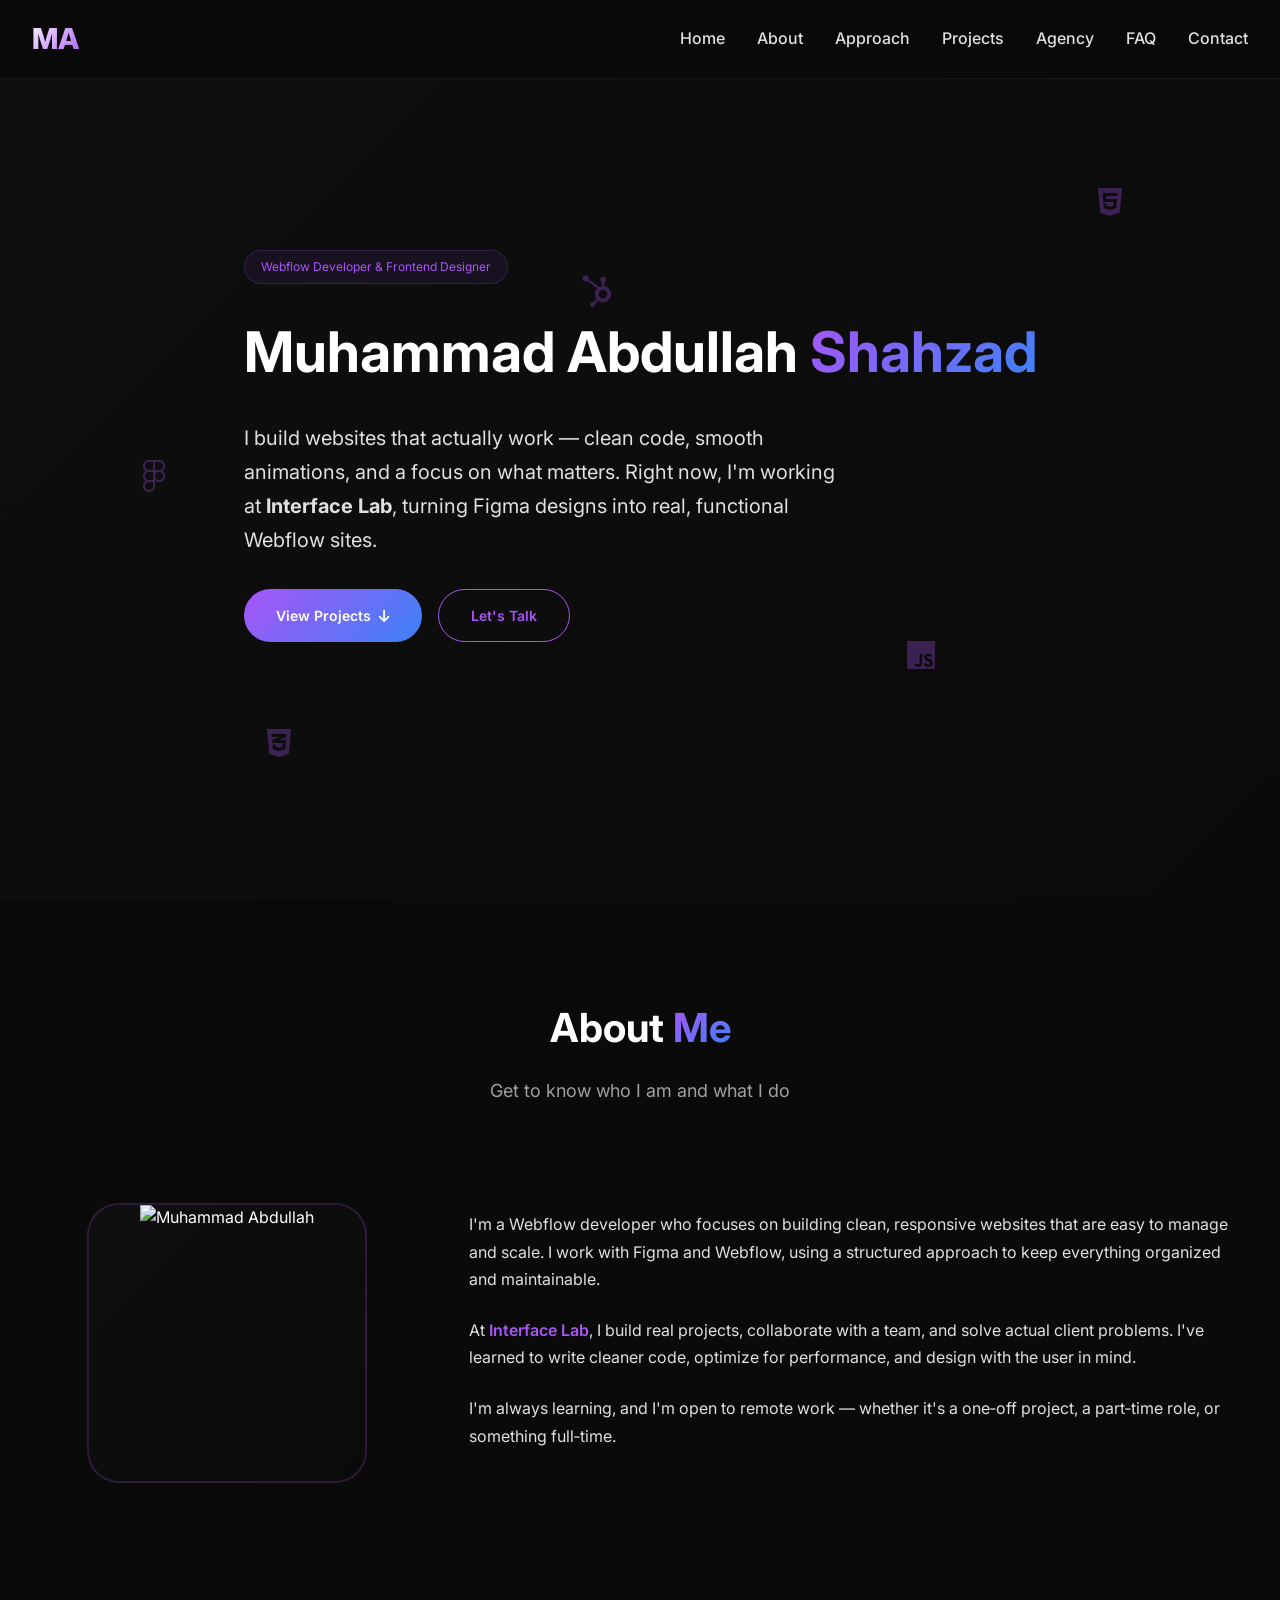
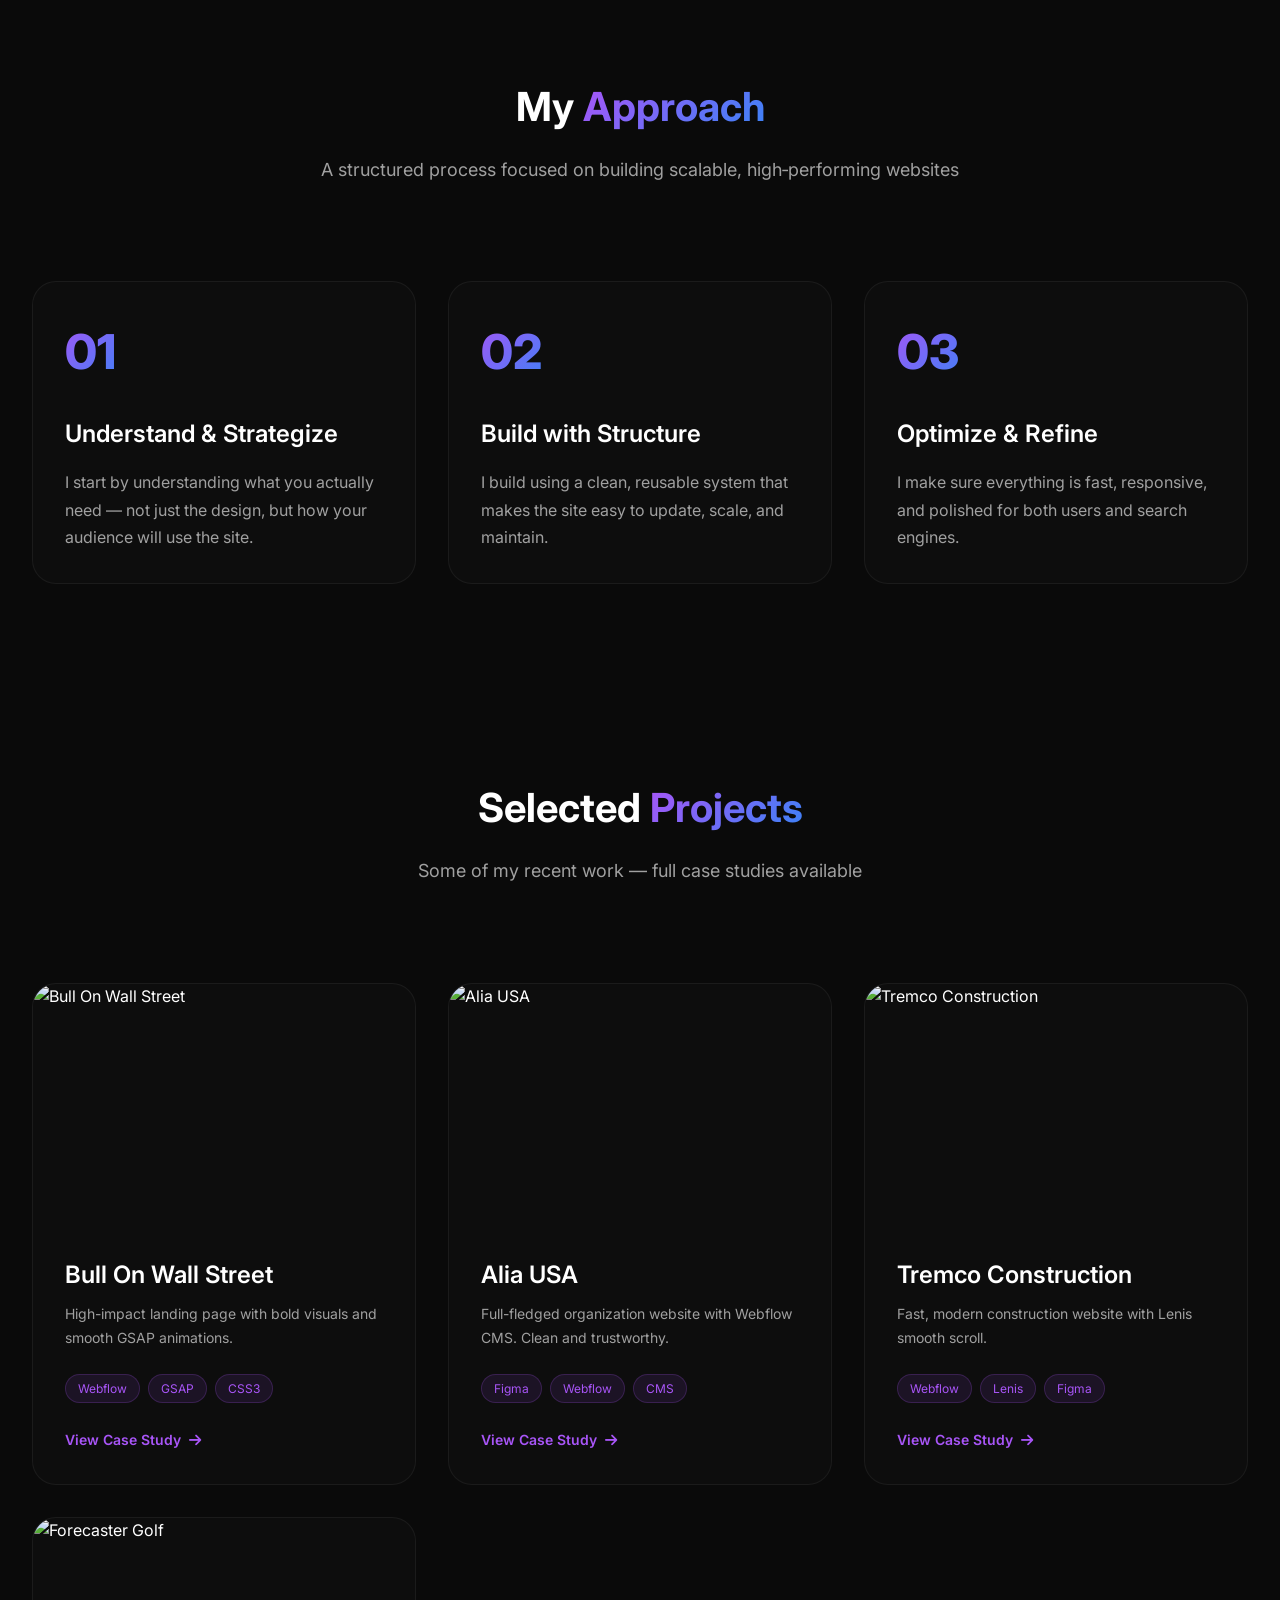
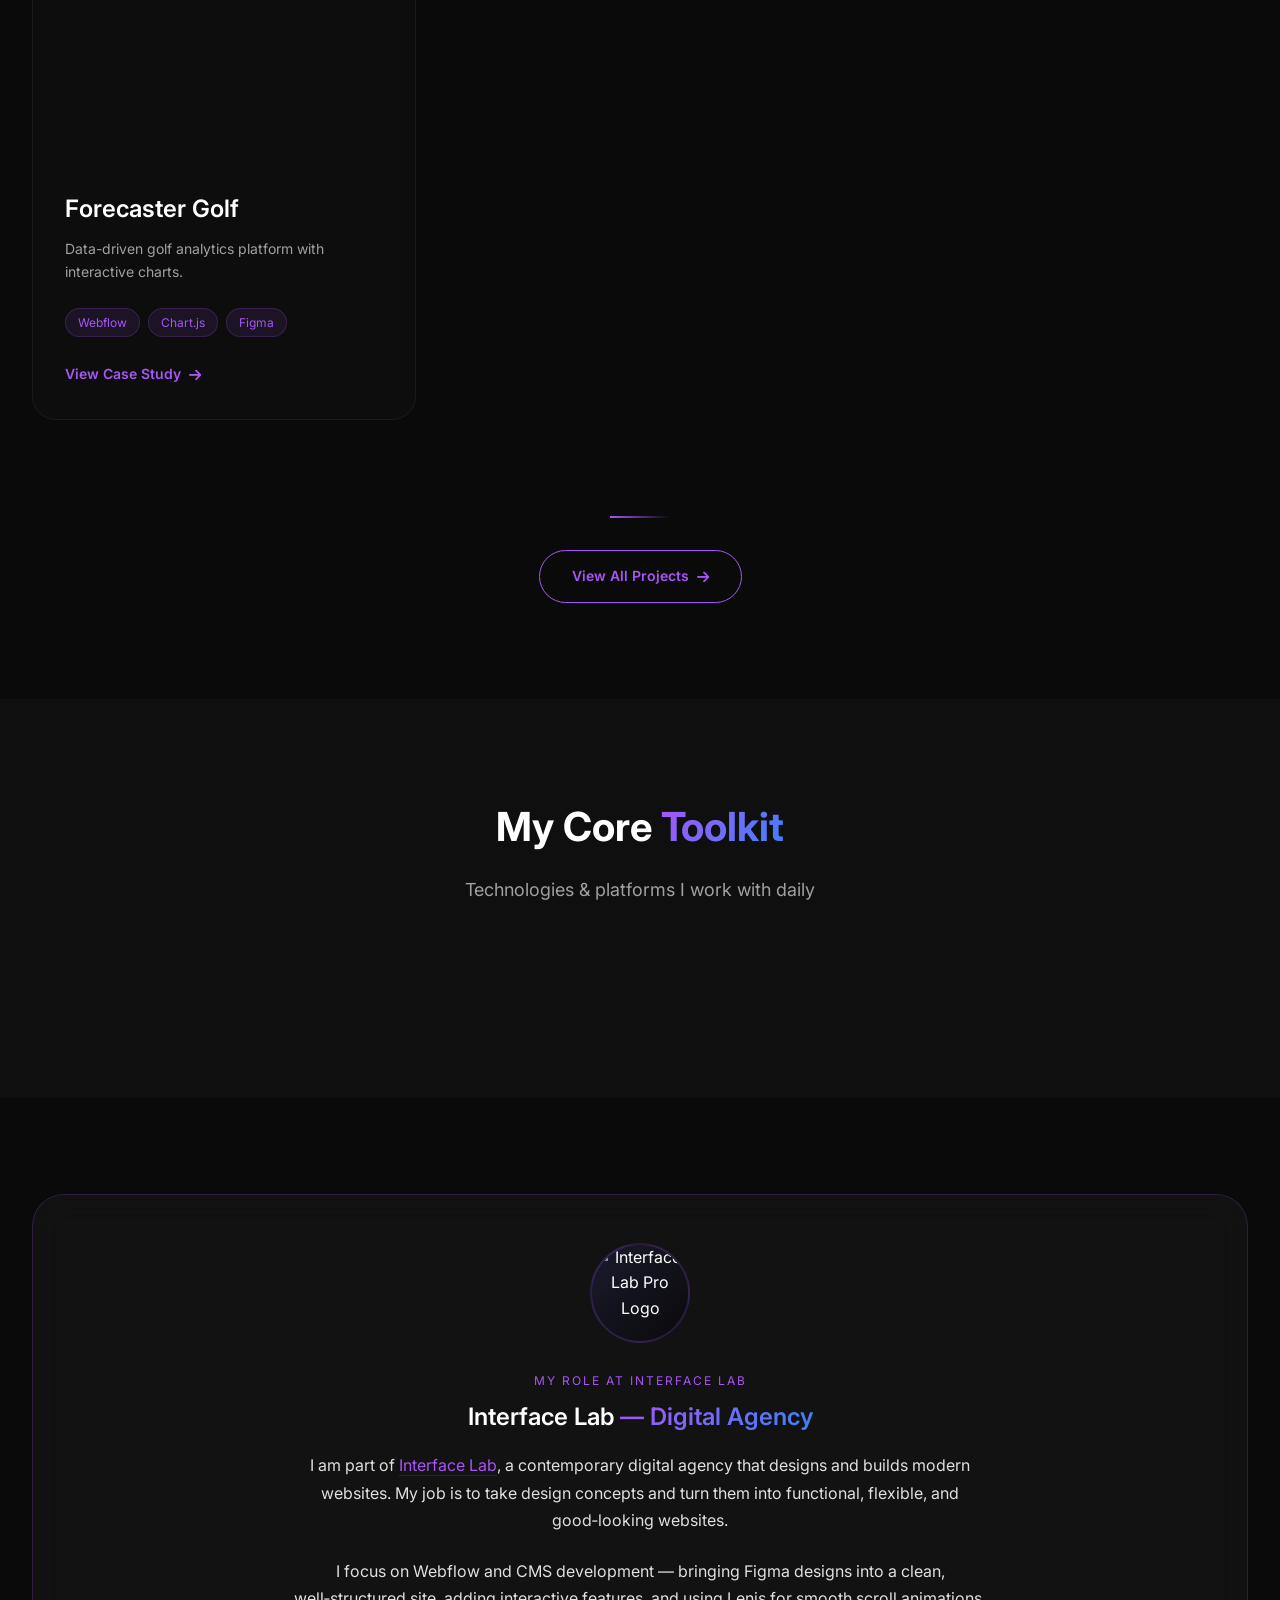
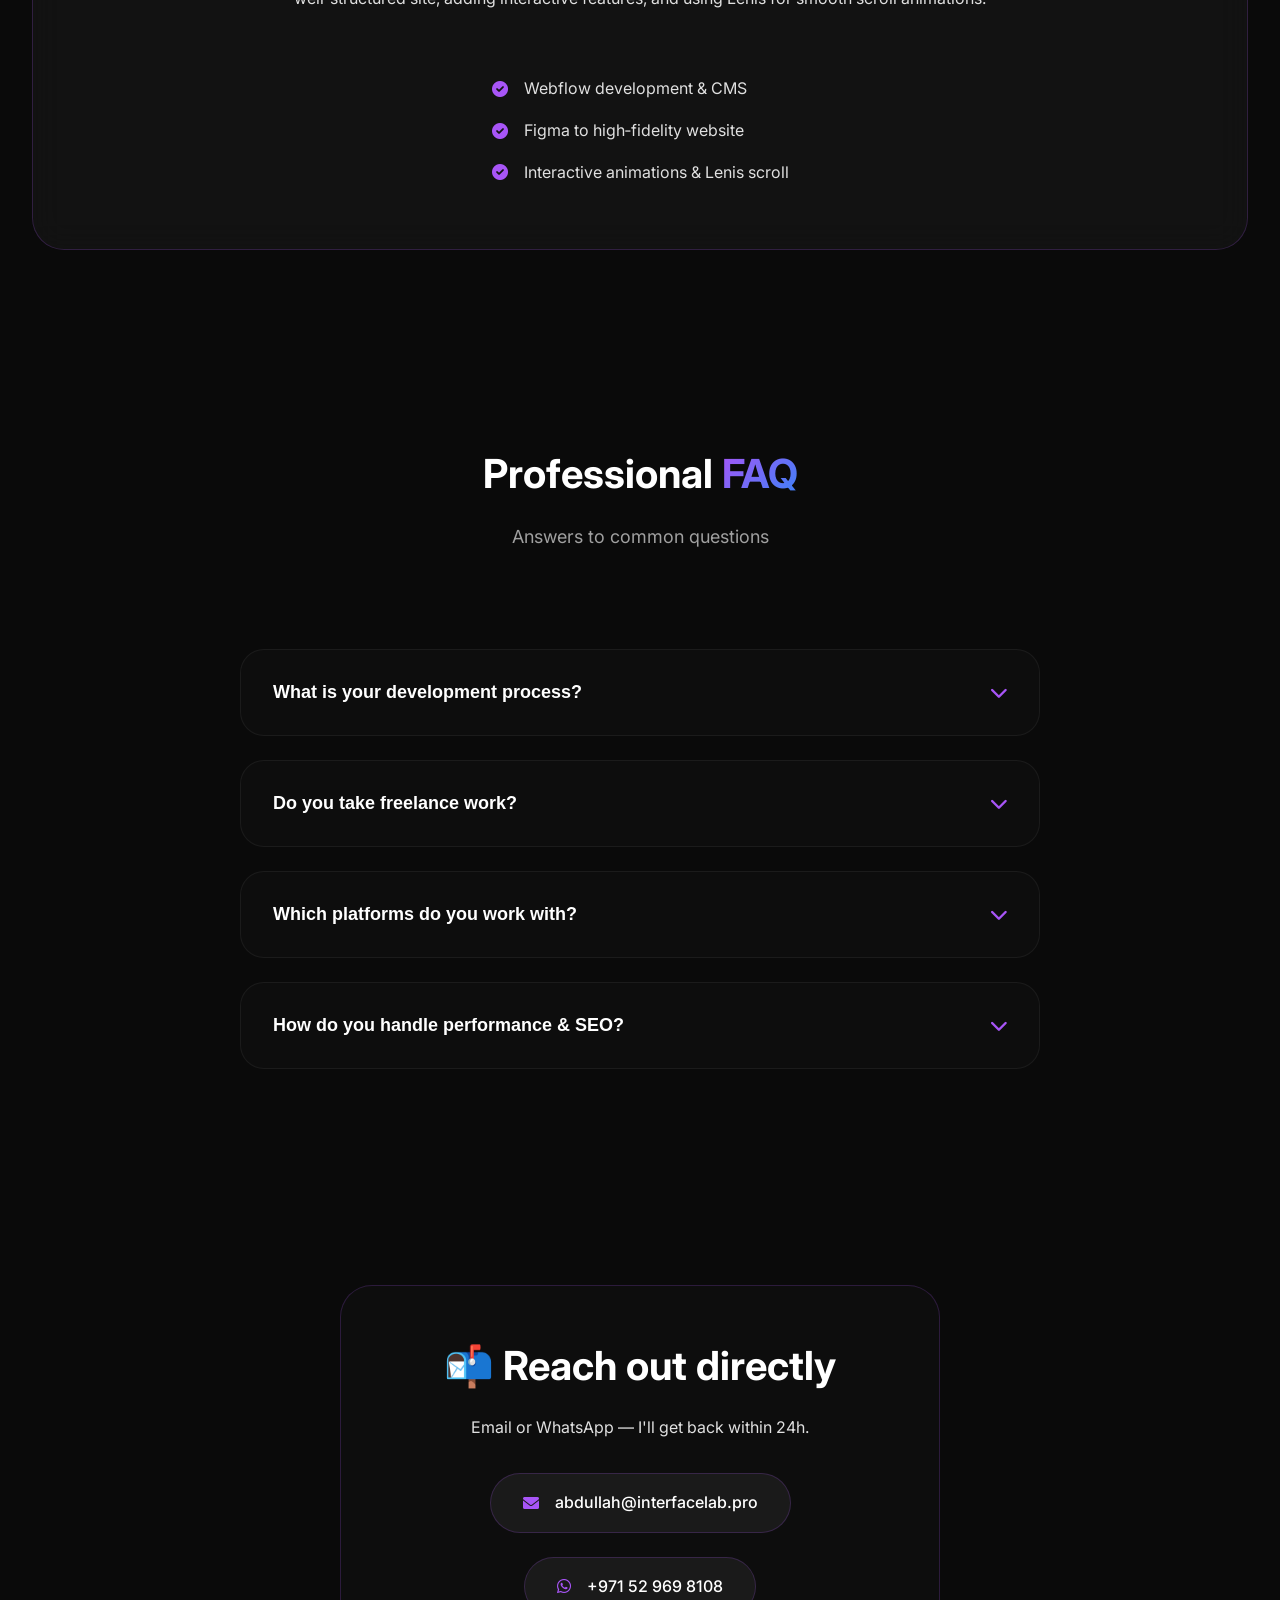
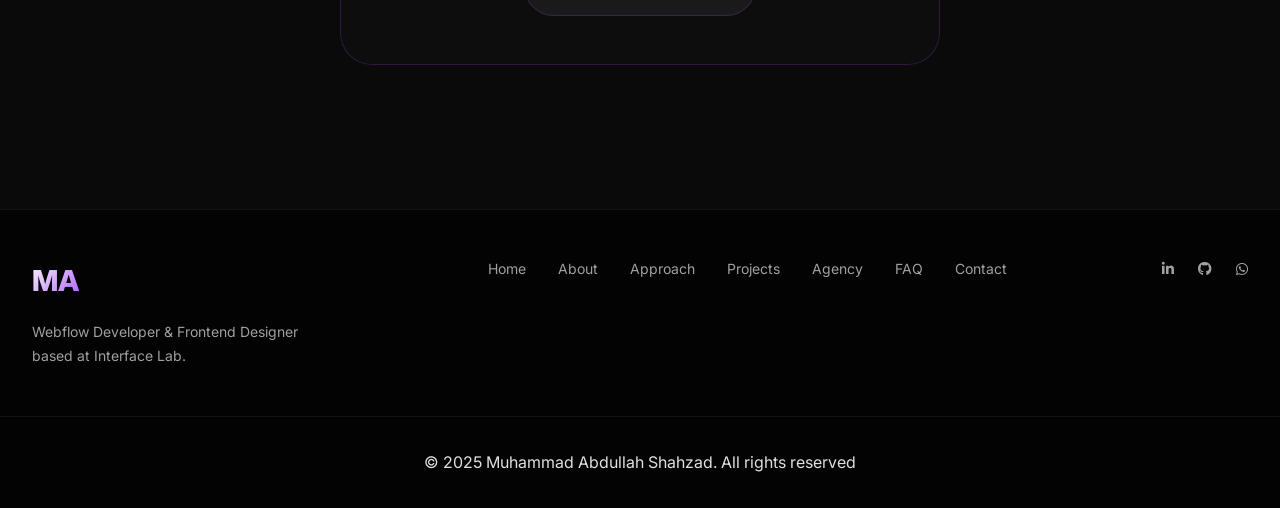
==== index.html @ a4307ec7 "Refactor HTML structure and class names Updated section IDs and class names for consistency and impr" ====
<!DOCTYPE html>
<html lang="en">
<head>
    <meta charset="UTF-8">
    <meta name="viewport" content="width=device-width, initial-scale=1.0, viewport-fit=cover">
    
    <title>Muhammad Abdullah | Webflow Developer & Frontend Designer</title>
    <meta name="description" content="Muhammad Abdullah Shahzad – Webflow Developer & Frontend Designer specializing in high‑performance websites, Webflow CMS, and interactive animations.">
    <meta name="keywords" content="Webflow Developer, Frontend Designer, Figma to Webflow">
    <meta name="author" content="Muhammad Abdullah Shahzad">
    
    <meta property="og:title" content="Muhammad Abdullah | Webflow Developer">
    <meta property="og:description" content="High‑performance websites with Webflow, Figma, and GSAP.">
    <meta property="og:type" content="website">
    
    <link rel="icon" type="image/svg+xml" href="data:image/svg+xml,%3Csvg xmlns='http://www.w3.org/2000/svg' viewBox='0 0 100 100'%3E%3Cdefs%3E%3ClinearGradient id='grad' x1='0%25' y1='0%25' x2='100%25' y2='100%25'%3E%3Cstop offset='0%25' stop-color='%23a855f7'/%3E%3Cstop offset='100%25' stop-color='%233b82f6'/%3E%3C/linearGradient%3E%3C/defs%3E%3Crect width='100' height='100' rx='20' fill='url(%23grad)'/%3E%3Ctext x='50' y='68' font-family='Arial, sans-serif' font-size='48' font-weight='bold' fill='white' text-anchor='middle'%3EMA%3C/text%3E%3C/svg%3E">
    
    <link href="https://fonts.googleapis.com/css2?family=Inter:opsz,wght@14..32,300;14..32,400;14..32,500;14..32,600;14..32,700;14..32,800&display=swap" rel="stylesheet">
    <link rel="stylesheet" href="https://cdnjs.cloudflare.com/ajax/libs/font-awesome/6.0.0-beta3/css/all.min.css">
    <link rel="stylesheet" href="https://cdn.jsdelivr.net/npm/lenis@1.1.20/dist/lenis.css">
    <link rel="stylesheet" href="style.css">
</head>
<body>

<div class="scroll-progress" id="scrollProgress"></div>

<nav class="navbar">
    <div class="nav-container">
        <a href="index.html" class="logo">MA</a>
        <div class="nav-links" id="navLinks">
            <a href="index.html" class="nav-link">Home</a>
            <a href="#about" class="nav-link">About</a>
            <a href="#approach" class="nav-link">Approach</a>
            <a href="projects.html" class="nav-link">Projects</a>
            <a href="#interface-lab" class="nav-link">Agency</a>
            <a href="#faq" class="nav-link">FAQ</a>
            <a href="#contact" class="nav-link">Contact</a>
        </div>
        <button class="hamburger" id="hamburger">
            <i class="fas fa-bars"></i>
        </button>
    </div>
</nav>

<main>
    <!-- Hero Section -->
    <section id="home" class="hero">
        <div class="hero-gradient"></div>
        <div class="hero-grid"></div>
        <div class="hero-grid-glow"></div>
        
        <div class="floating-icons">
            <div class="floating-icon"><i class="fab fa-webflow"></i></div>
            <div class="floating-icon"><i class="fab fa-figma"></i></div>
            <div class="floating-icon"><i class="fab fa-hubspot"></i></div>
            <div class="floating-icon"><i class="fab fa-js"></i></div>
            <div class="floating-icon"><i class="fab fa-html5"></i></div>
            <div class="floating-icon"><i class="fab fa-css3-alt"></i></div>
        </div>
        
        <div class="container">
            <div class="hero-content">
                <span class="hero-badge">Webflow Developer & Frontend Designer</span>
                <h1 class="hero-title">Muhammad Abdullah <span class="highlight">Shahzad</span></h1>
                <p class="hero-desc">I build websites that actually work — clean code, smooth animations, and a focus on what matters. Right now, I'm working at <strong>Interface Lab</strong>, turning Figma designs into real, functional Webflow sites.</p>
                <div class="hero-buttons">
                    <a href="projects.html" class="btn btn-primary">View Projects <i class="fas fa-arrow-down"></i></a>
                    <a href="#contact" class="btn btn-outline">Let's Talk</a>
                </div>
            </div>
        </div>
    </section>

    <!-- About Section -->
    <section id="about" class="section">
        <div class="container">
            <div class="section-header">
                <h2>About <span class="highlight">Me</span></h2>
                <p>Get to know who I am and what I do</p>
            </div>
            <div class="about-grid">
                <div class="about-image">
                    <div class="image-placeholder">
                        <img src="https://i.ibb.co/jZWygxmJ/Whats-App-Image-2026-05-05-at-4-06-00-PM.jpg" alt="Muhammad Abdullah" class="profile-photo">
                    </div>
                </div>
                <div class="about-content">
                    <p>I'm a Webflow developer who focuses on building clean, responsive websites that are easy to manage and scale. I work with Figma and Webflow, using a structured approach to keep everything organized and maintainable.</p>
                    <p>At <span class="about-highlight">Interface Lab</span>, I build real projects, collaborate with a team, and solve actual client problems. I've learned to write cleaner code, optimize for performance, and design with the user in mind.</p>
                    <p>I'm always learning, and I'm open to remote work — whether it's a one‑off project, a part‑time role, or something full‑time.</p>
                </div>
            </div>
        </div>
    </section>

    <!-- Approach Section -->
    <section id="approach" class="section">
        <div class="container">
            <div class="section-header">
                <h2>My <span class="highlight">Approach</span></h2>
                <p>A structured process focused on building scalable, high‑performing websites</p>
            </div>
            <div class="approach-grid">
                <div class="approach-card">
                    <div class="approach-step">01</div>
                    <h3>Understand & Strategize</h3>
                    <p>I start by understanding what you actually need — not just the design, but how your audience will use the site.</p>
                </div>
                <div class="approach-card">
                    <div class="approach-step">02</div>
                    <h3>Build with Structure</h3>
                    <p>I build using a clean, reusable system that makes the site easy to update, scale, and maintain.</p>
                </div>
                <div class="approach-card">
                    <div class="approach-step">03</div>
                    <h3>Optimize & Refine</h3>
                    <p>I make sure everything is fast, responsive, and polished for both users and search engines.</p>
                </div>
            </div>
        </div>
    </section>

    <!-- Selected Projects Section -->
    <section class="section featured-projects">
        <div class="container">
            <div class="section-header">
                <h2>Selected <span class="highlight">Projects</span></h2>
                <p>Some of my recent work — full case studies available</p>
            </div>
            <div class="projects-grid">
                <a href="projects/bull-on-wall-street.html" class="project-card-link">
                    <div class="project-card">
                        <div class="project-img-container">
                            <div class="project-img">
                                <img src="https://i.ibb.co/KjYjfqR9/bullonwallstreet.png" alt="Bull On Wall Street" style="width:100%; height:100%; object-fit:cover;">
                            </div>
                        </div>
                        <div class="project-content">
                            <h3 class="project-title">Bull On Wall Street</h3>
                            <p class="project-description">High-impact landing page with bold visuals and smooth GSAP animations.</p>
                            <div class="project-tech"><span class="tech-tag">Webflow</span><span class="tech-tag">GSAP</span><span class="tech-tag">CSS3</span></div>
                            <span class="view-case-btn">View Case Study <i class="fas fa-arrow-right"></i></span>
                        </div>
                    </div>
                </a>
                <a href="projects/alia-usa.html" class="project-card-link">
                    <div class="project-card">
                        <div class="project-img-container">
                            <div class="project-img">
                                <img src="https://i.ibb.co/DgmvTC8V/aliausa.png" alt="Alia USA" style="width:100%; height:100%; object-fit:cover;">
                            </div>
                        </div>
                        <div class="project-content">
                            <h3 class="project-title">Alia USA</h3>
                            <p class="project-description">Full-fledged organization website with Webflow CMS. Clean and trustworthy.</p>
                            <div class="project-tech"><span class="tech-tag">Figma</span><span class="tech-tag">Webflow</span><span class="tech-tag">CMS</span></div>
                            <span class="view-case-btn">View Case Study <i class="fas fa-arrow-right"></i></span>
                        </div>
                    </div>
                </a>
                <a href="projects/tremco-construction.html" class="project-card-link">
                    <div class="project-card">
                        <div class="project-img-container">
                            <div class="project-img">
                                <img src="https://i.ibb.co/Q7v3scwr/tremco.png" alt="Tremco Construction" style="width:100%; height:100%; object-fit:cover;">
                            </div>
                        </div>
                        <div class="project-content">
                            <h3 class="project-title">Tremco Construction</h3>
                            <p class="project-description">Fast, modern construction website with Lenis smooth scroll.</p>
                            <div class="project-tech"><span class="tech-tag">Webflow</span><span class="tech-tag">Lenis</span><span class="tech-tag">Figma</span></div>
                            <span class="view-case-btn">View Case Study <i class="fas fa-arrow-right"></i></span>
                        </div>
                    </div>
                </a>
                <a href="projects/forcaster.html" class="project-card-link">
                    <div class="project-card">
                        <div class="project-img-container">
                            <div class="project-img">
                                <img src="https://i.ibb.co/yBMFdS6K/forcaster.png" alt="Forecaster Golf" style="width:100%; height:100%; object-fit:cover;">
                            </div>
                        </div>
                        <div class="project-content">
                            <h3 class="project-title">Forecaster Golf</h3>
                            <p class="project-description">Data-driven golf analytics platform with interactive charts.</p>
                            <div class="project-tech"><span class="tech-tag">Webflow</span><span class="tech-tag">Chart.js</span><span class="tech-tag">Figma</span></div>
                            <span class="view-case-btn">View Case Study <i class="fas fa-arrow-right"></i></span>
                        </div>
                    </div>
                </a>
            </div>
            <div class="view-all-projects">
                <a href="projects.html" class="btn btn-outline">View All Projects <i class="fas fa-arrow-right"></i></a>
            </div>
        </div>
    </section>

    <!-- Tools Section - Marquee -->
    <section class="section tools-section">
        <div class="container">
            <div class="section-header">
                <h2>My Core <span class="highlight">Toolkit</span></h2>
                <p>Technologies & platforms I work with daily</p>
            </div>
        </div>
        <div class="marquee-container">
            <div class="marquee-track" id="marqueeTrack"></div>
        </div>
    </section>

    <!-- Agency Section -->
    <section id="interface-lab" class="section">
        <div class="container">
            <div class="agency-card">
                <div class="agency-logo">
                    <img src="https://i.ibb.co/jvY1ph2P/interface-lab-pro-logo.jpg" alt="Interface Lab Pro Logo">
                </div>
                <div class="agency-info">
                    <span class="agency-label">My Role at Interface Lab</span>
                    <h3>Interface Lab <span class="highlight">— Digital Agency</span></h3>
                    <p>I am part of <a href="https://interfacelab.pro" target="_blank" class="agency-link">Interface Lab</a>, a contemporary digital agency that designs and builds modern websites. My job is to take design concepts and turn them into functional, flexible, and good‑looking websites.</p>
                    <p>I focus on Webflow and CMS development — bringing Figma designs into a clean, well‑structured site, adding interactive features, and using Lenis for smooth scroll animations.</p>
                    <ul class="agency-list">
                        <li><i class="fas fa-check-circle"></i> Webflow development & CMS</li>
                        <li><i class="fas fa-check-circle"></i> Figma to high‑fidelity website</li>
                        <li><i class="fas fa-check-circle"></i> Interactive animations & Lenis scroll</li>
                    </ul>
                </div>
            </div>
        </div>
    </section>

    <!-- FAQ Section -->
    <section id="faq" class="section faq-section">
        <div class="container">
            <div class="section-header">
                <h2>Professional <span class="highlight">FAQ</span></h2>
                <p>Answers to common questions</p>
            </div>
            <div class="faq-grid">
                <div class="faq-item">
                    <button class="faq-question">What is your development process? <i class="fas fa-chevron-down"></i></button>
                    <div class="faq-answer"><p>I start with a quick call to understand your needs, then move to design, build, test, and finally launch. You're involved the whole way.</p></div>
                </div>
                <div class="faq-item">
                    <button class="faq-question">Do you take freelance work? <i class="fas fa-chevron-down"></i></button>
                    <div class="faq-answer"><p>Yes — I'm open to select freelance projects. Just reach out via email.</p></div>
                </div>
                <div class="faq-item">
                    <button class="faq-question">Which platforms do you work with? <i class="fas fa-chevron-down"></i></button>
                    <div class="faq-answer"><p>Primarily Webflow, but I also hand‑code HTML/CSS/JS when needed. I use Figma for design.</p></div>
                </div>
                <div class="faq-item">
                    <button class="faq-question">How do you handle performance & SEO? <i class="fas fa-chevron-down"></i></button>
                    <div class="faq-answer"><p>I follow best practices, optimise images, write semantic HTML, and make sure everything is responsive and fast.</p></div>
                </div>
            </div>
        </div>
    </section>

    <!-- Contact Section -->
    <section id="contact" class="section">
        <div class="container">
            <div class="contact-card">
                <h2>📬 Reach out directly</h2>
                <p>Email or WhatsApp — I'll get back within 24h.</p>
                <div class="contact-options">
                    <a href="mailto:abdullah@interfacelab.pro" class="contact-item">
                        <i class="fas fa-envelope"></i>
                        <span>abdullah@interfacelab.pro</span>
                    </a>
                    <a href="https://wa.me/971529698108" target="_blank" class="contact-item">
                        <i class="fab fa-whatsapp"></i>
                        <span>+971 52 969 8108</span>
                    </a>
                </div>
            </div>
        </div>
    </section>
</main>

<footer class="footer">
    <div class="container">
        <div class="footer-brand">
            <a href="index.html" class="logo">MA</a>
            <p>Webflow Developer & Frontend Designer based at Interface Lab.</p>
        </div>
        <div class="footer-links">
            <a href="index.html">Home</a>
            <a href="#about">About</a>
            <a href="#approach">Approach</a>
            <a href="projects.html">Projects</a>
            <a href="#interface-lab">Agency</a>
            <a href="#faq">FAQ</a>
            <a href="#contact">Contact</a>
        </div>
        <div class="footer-social">
            <a href="#" target="_blank"><i class="fab fa-linkedin-in"></i></a>
            <a href="#" target="_blank"><i class="fab fa-github"></i></a>
            <a href="#" target="_blank"><i class="fab fa-whatsapp"></i></a>
        </div>
    </div>
    <div class="footer-bottom">
        <p>© 2025 Muhammad Abdullah Shahzad. All rights reserved</p>
    </div>
</footer>

<script src="https://cdn.jsdelivr.net/npm/lenis@1.1.20/dist/lenis.min.js"></script>
<script src="script.js"></script>
</body>
</html>
---- style.css ----
/* ========================================
   PREMIUM PORTFOLIO CSS - COMPLETE VERSION
   ======================================== */

/* ---------- CSS VARIABLES ---------- */
:root {
    --bg-primary: #0a0a0a;
    --bg-secondary: #0f0f0f;
    --bg-card: #0d0d0d;
    --text-primary: #ffffff;
    --text-secondary: #e0e0e0;
    --text-muted: #a0a0a0;
    --purple: #a855f7;
    --cyan: #06b6d4;
    --purple-glow: rgba(168, 85, 247, 0.12);
    --border-light: rgba(255, 255, 255, 0.06);
    --border-purple: rgba(168, 85, 247, 0.2);
    --gradient-primary: linear-gradient(135deg, #a855f7, #3b82f6);
    --gradient-cyan: linear-gradient(135deg, #06b6d4, #3b82f6);
    --gradient-dark: linear-gradient(135deg, #0f0f0f, #0a0a0a);
    
    --space-xs: 0.5rem;
    --space-sm: 1rem;
    --space-md: 1.5rem;
    --space-lg: 2rem;
    --space-xl: 3rem;
    --space-2xl: 4rem;
    --space-3xl: 6rem;
    
    --text-xs: 0.75rem;
    --text-sm: 0.875rem;
    --text-base: 1rem;
    --text-lg: 1.125rem;
    --text-xl: 1.25rem;
    --text-2xl: 1.5rem;
    --text-3xl: 2rem;
    --text-4xl: 2.5rem;
    --text-5xl: 3rem;
    
    --container-max: 80rem;
    --container-padding: 2rem;
    --border-radius-lg: 1.5rem;
    --border-radius-xl: 2rem;
    
    --transition-fast: all 0.2s ease;
    --transition-base: all 0.3s ease;
    --shadow-glow: 0 0 30px rgba(168, 85, 247, 0.08);
}

/* ---------- RESET ---------- */
* {
    margin: 0;
    padding: 0;
    box-sizing: border-box;
}

body {
    font-family: 'Inter', sans-serif;
    background-color: var(--bg-primary);
    color: var(--text-primary);
    line-height: 1.6;
    overflow-x: hidden;
}

/* ---------- TYPOGRAPHY ---------- */
h1 { font-size: var(--text-5xl); font-weight: 700; margin-bottom: var(--space-md); }
h2 { font-size: var(--text-4xl); font-weight: 700; margin-bottom: var(--space-sm); }
h3 { font-size: var(--text-2xl); font-weight: 600; margin-bottom: var(--space-sm); }
p { color: var(--text-secondary); font-size: var(--text-base); line-height: 1.7; }

.highlight {
    background: var(--gradient-primary);
    background-clip: text;
    -webkit-background-clip: text;
    color: transparent;
}

.highlight-cyan {
    background: var(--gradient-cyan);
    background-clip: text;
    -webkit-background-clip: text;
    color: transparent;
}

.section-header {
    text-align: center;
    max-width: 700px;
    margin: 0 auto var(--space-3xl);
}

.section-header p {
    color: var(--text-muted);
    font-size: var(--text-lg);
}

/* ---------- CONTAINER ---------- */
.container {
    max-width: var(--container-max);
    margin: 0 auto;
    padding: 0 var(--container-padding);
}

.section {
    padding: var(--space-3xl) 0;
}

/* ---------- SCROLL PROGRESS ---------- */
.scroll-progress {
    position: fixed;
    top: 0;
    left: 0;
    width: 0%;
    height: 3px;
    background: var(--gradient-primary);
    z-index: 1001;
    transition: width 0.1s ease-out;
}

/* ---------- NAVBAR (FIXED) ---------- */
.navbar {
    position: fixed;
    top: 0;
    left: 0;
    width: 100%;
    background: rgba(10, 10, 10, 0.95);
    backdrop-filter: blur(16px);
    z-index: 1000;
    padding: 1rem 0;
    border-bottom: 1px solid var(--border-light);
}

.nav-container {
    max-width: var(--container-max);
    margin: 0 auto;
    padding: 0 var(--container-padding);
    display: flex;
    justify-content: space-between;
    align-items: center;
}

.logo {
    font-size: 1.8rem;
    font-weight: 800;
    text-decoration: none;
    background: linear-gradient(135deg, #fff, var(--purple));
    background-clip: text;
    -webkit-background-clip: text;
    color: transparent;
}

.nav-links {
    display: flex;
    gap: 2rem;
}

.nav-link {
    text-decoration: none;
    color: var(--text-secondary);
    font-weight: 500;
    transition: var(--transition-fast);
}

.nav-link:hover,
.nav-link.active {
    color: var(--purple);
}

.hamburger {
    display: none;
    background: none;
    border: none;
    color: white;
    font-size: 1.5rem;
    cursor: pointer;
    width: 44px;
    height: 44px;
    border-radius: 8px;
    align-items: center;
    justify-content: center;
}

.hamburger:hover {
    background: rgba(168, 85, 247, 0.1);
}

/* ---------- BUTTONS ---------- */
.btn {
    display: inline-flex;
    align-items: center;
    gap: 0.5rem;
    padding: 0.9rem 2rem;
    border-radius: 50px;
    font-weight: 600;
    text-decoration: none;
    transition: var(--transition-base);
    font-size: var(--text-sm);
}

.btn-primary {
    background: var(--gradient-primary);
    color: white;
}

.btn-primary:hover {
    transform: translateY(-2px);
    box-shadow: 0 10px 30px var(--purple-glow);
    gap: 0.75rem;
}

.btn-outline {
    border: 1px solid var(--purple);
    color: var(--purple);
    background: transparent;
}

.btn-outline:hover {
    background: rgba(168, 85, 247, 0.1);
    transform: translateY(-2px);
}

/* ========================================
   CASE STUDY SPECIFIC STYLES
   ======================================== */

/* Case Hero Section */
.case-hero {
    position: relative;
    padding: 140px 0 60px;
    background: var(--gradient-dark);
    overflow: hidden;
}

.back-link {
    display: inline-flex;
    align-items: center;
    gap: 0.5rem;
    color: var(--text-muted);
    text-decoration: none;
    margin-bottom: var(--space-lg);
    transition: var(--transition-fast);
}

.back-link:hover {
    color: var(--purple);
    gap: 0.75rem;
}

.hero-badge {
    display: inline-block;
    background: rgba(168, 85, 247, 0.08);
    backdrop-filter: blur(8px);
    padding: 0.4rem 1rem;
    border-radius: 50px;
    font-size: var(--text-xs);
    color: var(--purple);
    margin-bottom: var(--space-md);
    border: 1px solid var(--border-purple);
}

.hero-title {
    font-size: 3.5rem;
    margin-bottom: var(--space-md);
}

.hero-description {
    font-size: var(--text-xl);
    max-width: 700px;
    color: var(--text-secondary);
    margin-bottom: var(--space-lg);
}

.hero-buttons {
    display: flex;
    gap: var(--space-sm);
    flex-wrap: wrap;
    margin-bottom: var(--space-xl);
}

.hero-image {
    margin-top: var(--space-xl);
}

.hero-image img {
    width: 100%;
    height: auto;
    border-radius: 1rem;
    box-shadow: 0 20px 40px rgba(0,0,0,0.3);
}

/* Hero Stats */
.hero-stats {
    display: flex;
    gap: var(--space-xl);
    flex-wrap: wrap;
    margin-bottom: var(--space-lg);
}

.hero-stat {
    display: flex;
    align-items: center;
    gap: 0.5rem;
    color: var(--text-muted);
}

.hero-stat i {
    color: var(--purple);
    font-size: 1.2rem;
}

/* Content Grid */
.content-grid {
    display: grid;
    grid-template-columns: repeat(2, 1fr);
    gap: var(--space-xl);
}

.content-block h2 {
    margin-bottom: var(--space-md);
}

/* Challenge & Solution Cards */
.challenge-card,
.solution-card,
.problem-card,
.implementation-card {
    background: var(--bg-card);
    border-radius: var(--border-radius-lg);
    padding: var(--space-lg);
    border: 1px solid var(--border-light);
    transition: var(--transition-base);
}

.challenge-card:hover,
.solution-card:hover {
    transform: translateY(-5px);
    border-color: var(--purple);
}

.card-icon {
    width: 60px;
    height: 60px;
    background: rgba(168, 85, 247, 0.1);
    border-radius: 50%;
    display: flex;
    align-items: center;
    justify-content: center;
    margin-bottom: var(--space-md);
}

.card-icon i {
    font-size: 1.8rem;
    color: var(--purple);
}

/* Tech Stack Grid */
.tech-stack-grid {
    display: grid;
    grid-template-columns: repeat(auto-fit, minmax(150px, 1fr));
    gap: var(--space-lg);
    text-align: center;
}

.tech-item {
    background: var(--bg-card);
    padding: var(--space-lg);
    border-radius: var(--border-radius-lg);
    border: 1px solid var(--border-light);
    transition: var(--transition-base);
}

.tech-item:hover {
    transform: translateY(-5px);
    border-color: var(--purple);
}

.tech-item i {
    font-size: 2.5rem;
    color: var(--purple);
    margin-bottom: var(--space-sm);
}

.tech-item h4 {
    margin-bottom: var(--space-xs);
}

.tech-item p {
    font-size: var(--text-sm);
    color: var(--text-muted);
}

/* Gallery Grid */
.gallery-grid {
    display: grid;
    grid-template-columns: repeat(auto-fit, minmax(280px, 1fr));
    gap: var(--space-lg);
}

.gallery-item {
    background: var(--bg-card);
    border-radius: var(--border-radius-lg);
    overflow: hidden;
    border: 1px solid var(--border-light);
    transition: var(--transition-base);
}

.gallery-item:hover {
    transform: translateY(-5px);
    border-color: var(--purple);
}

.gallery-placeholder {
    height: 250px;
    background: linear-gradient(135deg, #1a1a2e, #0a0a0a);
    display: flex;
    align-items: center;
    justify-content: center;
}

.gallery-placeholder i {
    font-size: 4rem;
    color: var(--purple);
    opacity: 0.5;
}

.gallery-caption {
    padding: var(--space-md);
    text-align: center;
    color: var(--text-muted);
    font-size: var(--text-sm);
}

/* Features Grid */
.feature-grid,
.features-grid {
    display: grid;
    grid-template-columns: repeat(auto-fit, minmax(300px, 1fr));
    gap: var(--space-lg);
}

.feature-card {
    background: var(--bg-card);
    border-radius: var(--border-radius-lg);
    padding: var(--space-lg);
    border: 1px solid var(--border-light);
    transition: var(--transition-base);
}

.feature-card:hover {
    transform: translateY(-5px);
    border-color: var(--purple);
}

.feature-icon {
    width: 50px;
    height: 50px;
    background: rgba(168, 85, 247, 0.1);
    border-radius: 12px;
    display: flex;
    align-items: center;
    justify-content: center;
    margin-bottom: var(--space-md);
}

.feature-icon i {
    font-size: 1.5rem;
    color: var(--purple);
}

.feature-list {
    list-style: none;
    margin-top: var(--space-md);
}

.feature-list li {
    display: flex;
    align-items: center;
    gap: 0.5rem;
    margin-bottom: var(--space-xs);
    color: var(--text-secondary);
    font-size: var(--text-sm);
}

.feature-list li i {
    color: var(--purple);
}

/* Results Grid */
.results-grid {
    display: grid;
    grid-template-columns: repeat(3, 1fr);
    gap: var(--space-lg);
    text-align: center;
    margin-bottom: var(--space-xl);
}

.result-card {
    background: var(--bg-card);
    padding: var(--space-lg);
    border-radius: var(--border-radius-lg);
    border: 1px solid var(--border-light);
}

.result-number {
    font-size: 3rem;
    font-weight: 800;
    background: var(--gradient-primary);
    background-clip: text;
    -webkit-background-clip: text;
    color: transparent;
    margin-bottom: var(--space-xs);
}

.result-label {
    color: var(--text-muted);
    font-size: var(--text-sm);
}

/* Quote Card */
.quote-card {
    background: var(--bg-card);
    border-radius: var(--border-radius-lg);
    padding: var(--space-xl);
    text-align: center;
    border: 1px solid var(--border-purple);
    margin-top: var(--space-xl);
}

.quote-icon i {
    font-size: 2rem;
    color: var(--purple);
    opacity: 0.5;
    margin-bottom: var(--space-md);
}

.quote-text {
    font-size: var(--text-xl);
    font-style: italic;
    max-width: 600px;
    margin: 0 auto var(--space-md);
}

.quote-author {
    color: var(--purple);
    font-weight: 600;
}

/* Process Grid */
.process-grid {
    display: grid;
    grid-template-columns: repeat(4, 1fr);
    gap: var(--space-lg);
    text-align: center;
}

.process-step {
    background: var(--bg-card);
    padding: var(--space-lg);
    border-radius: var(--border-radius-lg);
    border: 1px solid var(--border-light);
}

.step-number {
    font-size: 2rem;
    font-weight: 800;
    color: var(--purple);
    margin-bottom: var(--space-sm);
}

/* Product Grid */
.product-grid {
    display: grid;
    grid-template-columns: repeat(3, 1fr);
    gap: var(--space-lg);
    text-align: center;
}

.product-feature {
    background: var(--bg-card);
    padding: var(--space-lg);
    border-radius: var(--border-radius-lg);
    border: 1px solid var(--border-light);
}

.product-icon {
    width: 60px;
    height: 60px;
    background: rgba(168, 85, 247, 0.1);
    border-radius: 50%;
    display: flex;
    align-items: center;
    justify-content: center;
    margin: 0 auto var(--space-md);
}

.product-icon i {
    font-size: 1.8rem;
    color: var(--purple);
}

/* Next Project Section */
.next-project {
    text-align: center;
    padding: var(--space-xl);
    background: var(--bg-card);
    border-radius: var(--border-radius-xl);
    border: 1px solid var(--border-light);
}

.next-project h3 {
    color: var(--text-muted);
    font-size: var(--text-sm);
    margin-bottom: var(--space-xs);
}

.next-project h2 {
    margin-bottom: var(--space-lg);
}

.project-nav {
    display: flex;
    gap: var(--space-md);
    justify-content: center;
    flex-wrap: wrap;
}

.project-nav-link {
    display: inline-flex;
    align-items: center;
    gap: 0.5rem;
    color: var(--purple);
    text-decoration: none;
    font-weight: 600;
    transition: var(--transition-fast);
}

.project-nav-link:hover {
    gap: 0.75rem;
}

/* Animations */
.animate-fade-up {
    opacity: 0;
    transform: translateY(30px);
    animation: fadeUp 0.6s ease forwards;
}

.delay-1 { animation-delay: 0.1s; }
.delay-2 { animation-delay: 0.2s; }
.delay-3 { animation-delay: 0.3s; }

@keyframes fadeUp {
    to {
        opacity: 1;
        transform: translateY(0);
    }
}

/* ========================================
   ORIGINAL STYLES (Hero, About, etc)
   ======================================== */

/* Hero Section */
.hero {
    position: relative;
    min-height: 100vh;
    display: flex;
    align-items: center;
    padding: 120px 0 80px;
    background: var(--gradient-dark);
    overflow: hidden;
}

.hero-gradient {
    position: absolute;
    inset: 0;
    background: radial-gradient(circle at 30% 30%, rgba(168, 85, 247, 0.08), transparent 70%);
    z-index: -3;
}

.hero-grid {
    position: absolute;
    inset: 0;
    background-image: linear-gradient(to right, rgba(255,255,255,0.03) 1px, transparent 1px),
                      linear-gradient(to bottom, rgba(255,255,255,0.03) 1px, transparent 1px);
    background-size: 60px 60px;
    z-index: -2;
}

.hero-grid-glow {
    position: absolute;
    inset: 0;
    background-image: linear-gradient(to right, rgba(168, 85, 247, 0.05) 1px, transparent 1px),
                      linear-gradient(to bottom, rgba(168, 85, 247, 0.05) 1px, transparent 1px);
    background-size: 60px 60px;
    z-index: -1;
    pointer-events: none;
}

.floating-icons {
    position: absolute;
    inset: 0;
    z-index: 1;
    pointer-events: none;
}

.floating-icon {
    position: absolute;
    display: flex;
    align-items: center;
    justify-content: center;
    opacity: 0.3;
    animation: floatIcon 15s infinite alternate;
}

@keyframes floatIcon {
    100% { transform: translate(40px, -40px); opacity: 0.25; }
}

.floating-icon:nth-child(1) { top: 15%; left: 5%; width: 48px; height: 48px; animation-duration: 18s; }
.floating-icon:nth-child(2) { top: 50%; left: 10%; width: 52px; height: 52px; animation-duration: 22s; }
.floating-icon:nth-child(3) { top: 30%; left: 45%; width: 42px; height: 42px; animation-duration: 15s; }
.floating-icon:nth-child(4) { top: 70%; left: 70%; width: 50px; height: 50px; animation-duration: 25s; }
.floating-icon:nth-child(5) { top: 20%; left: 85%; width: 44px; height: 44px; animation-duration: 20s; }
.floating-icon:nth-child(6) { top: 80%; left: 20%; width: 46px; height: 46px; animation-duration: 17s; }

.floating-icon i {
    font-size: 32px;
    color: var(--purple);
}

.hero-content {
    position: relative;
    z-index: 10;
}

.hero-title {
    max-width: 800px;
}

.hero-desc {
    font-size: var(--text-xl);
    max-width: 600px;
    margin: var(--space-md) 0 var(--space-lg);
    color: var(--text-secondary);
}

/* About Section */
.about-grid {
    display: flex;
    gap: var(--space-xl);
    align-items: center;
    justify-content: center;
    flex-wrap: wrap;
}

.about-image {
    flex: 1;
    min-width: 250px;
    text-align: center;
}

.image-placeholder {
    width: 280px;
    height: 280px;
    margin: 0 auto;
    background: var(--gradient-dark);
    border-radius: var(--border-radius-xl);
    border: 2px solid var(--border-purple);
    overflow: hidden;
}

.image-placeholder img,
.profile-photo {
    width: 100%;
    height: 100%;
    object-fit: cover;
}

.about-content {
    flex: 2;
}

.about-content p {
    margin-bottom: var(--space-md);
}

.about-highlight {
    color: var(--purple);
    font-weight: 600;
}

/* Approach Section */
.approach-grid {
    display: grid;
    grid-template-columns: repeat(3, 1fr);
    gap: var(--space-lg);
}

.approach-card {
    background: var(--bg-card);
    border-radius: var(--border-radius-lg);
    padding: var(--space-lg);
    border: 1px solid var(--border-light);
    transition: var(--transition-base);
}

.approach-card:hover {
    transform: translateY(-6px);
    border-color: var(--purple);
}

.approach-step {
    font-size: 3rem;
    font-weight: 800;
    background: var(--gradient-primary);
    background-clip: text;
    -webkit-background-clip: text;
    color: transparent;
    margin-bottom: var(--space-md);
    display: inline-block;
}

.approach-card p { color: var(--text-muted); }

/* Projects Grid */
.projects-grid {
    display: grid;
    grid-template-columns: repeat(auto-fill, minmax(340px, 1fr));
    gap: var(--space-lg);
}

.project-card-link {
    text-decoration: none;
    color: inherit;
    display: block;
    height: 100%;
}

.project-card {
    background: var(--bg-card);
    border-radius: var(--border-radius-lg);
    overflow: hidden;
    border: 1px solid var(--border-light);
    transition: var(--transition-base);
    height: 100%;
}

.project-card:hover {
    transform: translateY(-8px);
    border-color: var(--purple);
    box-shadow: var(--shadow-glow);
}

.project-img-container {
    overflow: hidden;
    height: 240px;
}

.project-img {
    width: 100%;
    height: 100%;
    transition: transform 0.5s ease;
}

.project-card:hover .project-img {
    transform: scale(1.05);
}

.project-img img {
    width: 100%;
    height: 100%;
    object-fit: cover;
}

.project-content {
    padding: var(--space-lg);
}

.project-title {
    font-size: var(--text-2xl);
    margin-bottom: var(--space-xs);
    transition: var(--transition-fast);
}

.project-card:hover .project-title {
    color: var(--purple);
}

.project-description {
    color: var(--text-muted);
    margin-bottom: var(--space-md);
    font-size: var(--text-sm);
}

.project-tech {
    display: flex;
    flex-wrap: wrap;
    gap: var(--space-xs);
    margin-bottom: var(--space-md);
}

.tech-tag {
    background: rgba(168, 85, 247, 0.1);
    padding: 0.25rem 0.75rem;
    border-radius: 50px;
    font-size: var(--text-xs);
    color: var(--purple);
    border: 1px solid var(--border-purple);
}

.view-case-btn {
    display: inline-flex;
    align-items: center;
    gap: 0.5rem;
    color: var(--purple);
    font-weight: 600;
    font-size: var(--text-sm);
    transition: var(--transition-fast);
}

.project-card:hover .view-case-btn {
    gap: 0.75rem;
}

/* View All Projects Button */
.view-all-projects {
    text-align: center;
    margin-top: 4rem;
    padding-top: 2rem;
}

.view-all-projects::before {
    content: '';
    display: block;
    width: 60px;
    height: 2px;
    background: linear-gradient(90deg, var(--purple), transparent);
    margin: 0 auto 2rem;
}

/* Stats Section */
.stats-section {
    padding: var(--space-2xl) 0;
    background: var(--bg-secondary);
}

.stats-grid {
    display: grid;
    grid-template-columns: repeat(4, 1fr);
    gap: var(--space-lg);
    text-align: center;
}

.stat-item h3 {
    font-size: 2.5rem;
    margin-bottom: var(--space-xs);
}

/* CTA Section */
.cta-section {
    padding: var(--space-2xl) 0;
}

.cta-card {
    background: var(--gradient-primary);
    border-radius: var(--border-radius-xl);
    padding: var(--space-xl);
    text-align: center;
    color: white;
}

.cta-card h2 {
    color: white;
}

.cta-card .btn-primary {
    background: white;
    color: var(--purple);
}

.cta-card .btn-primary:hover {
    transform: translateY(-2px);
    box-shadow: 0 10px 30px rgba(0,0,0,0.2);
}

/* Agency Section */
.agency-card {
    background: rgba(20, 20, 20, 0.8);
    backdrop-filter: blur(16px);
    border-radius: var(--border-radius-xl);
    padding: var(--space-xl);
    text-align: center;
    border: 1px solid var(--border-purple);
    transition: var(--transition-base);
}

.agency-card:hover {
    transform: translateY(-5px);
    border-color: var(--purple);
}

.agency-logo {
    width: 100px;
    height: 100px;
    margin: 0 auto var(--space-md);
    border-radius: 50% !important;
    overflow: hidden;
    background: linear-gradient(135deg, #1a1a2e, #0a0a0a);
    border: 2px solid var(--border-purple);
    display: flex;
    align-items: center;
    justify-content: center;
}

.agency-logo img {
    width: 100%;
    height: 100%;
    object-fit: cover;
    border-radius: 50% !important;
}

.agency-label {
    font-size: var(--text-xs);
    text-transform: uppercase;
    letter-spacing: 2px;
    color: var(--purple);
    display: inline-block;
    margin-bottom: var(--space-xs);
}

.agency-info p {
    max-width: 700px;
    margin-left: auto;
    margin-right: auto;
    margin-bottom: var(--space-md);
}

.agency-link {
    color: var(--purple);
    text-decoration: none;
    border-bottom: 1px solid var(--border-purple);
}

.agency-list {
    list-style: none;
    display: inline-block;
    text-align: left;
    margin-top: var(--space-md);
}

.agency-list li {
    margin: var(--space-sm) 0;
    display: flex;
    align-items: center;
    gap: var(--space-sm);
    color: var(--text-secondary);
}

.agency-list li i {
    color: var(--purple);
}

/* Tools Marquee */
.tools-section {
    overflow: hidden;
    background: var(--bg-secondary);
}

.marquee-container {
    width: 100%;
    overflow: hidden;
}

.marquee-track {
    display: flex;
    width: max-content;
    will-change: transform;
}

.tool-item {
    display: inline-flex;
    align-items: center;
    gap: var(--space-sm);
    background: var(--bg-card);
    border-radius: 60px;
    padding: 0.8rem 2rem;
    margin-right: 1.5rem;
    font-weight: 600;
    border: 1px solid var(--border-light);
    font-size: var(--text-base);
    white-space: nowrap;
}

.tool-item i {
    font-size: 1.3rem;
    color: var(--purple);
}

/* FAQ Section */
.faq-grid {
    max-width: 800px;
    margin: 0 auto;
}

.faq-item {
    background: var(--bg-card);
    margin-bottom: var(--space-md);
    border-radius: var(--border-radius-lg);
    overflow: hidden;
    border: 1px solid var(--border-light);
}

.faq-question {
    width: 100%;
    background: none;
    border: none;
    text-align: left;
    padding: var(--space-lg);
    font-size: var(--text-lg);
    font-weight: 600;
    color: white;
    display: flex;
    justify-content: space-between;
    align-items: center;
    cursor: pointer;
}

.faq-question i {
    transition: transform 0.3s ease;
    color: var(--purple);
}

.faq-item.active .faq-question i {
    transform: rotate(180deg);
}

.faq-answer {
    max-height: 0;
    overflow: hidden;
    transition: 0.3s ease;
    padding: 0 var(--space-lg);
    color: var(--text-muted);
}

.faq-item.active .faq-answer {
    max-height: 300px;
    padding: 0 var(--space-lg) var(--space-lg);
}

/* Contact Section */
.contact-card {
    max-width: 600px;
    margin: 0 auto;
    background: var(--bg-card);
    border-radius: var(--border-radius-xl);
    padding: var(--space-xl);
    text-align: center;
    border: 1px solid var(--border-purple);
}

.contact-options {
    display: flex;
    flex-wrap: wrap;
    justify-content: center;
    gap: var(--space-md);
    margin-top: var(--space-lg);
}

.contact-item {
    background: #1a1a1a;
    padding: 1rem 2rem;
    border-radius: 60px;
    display: inline-flex;
    align-items: center;
    gap: var(--space-sm);
    font-size: var(--text-base);
    font-weight: 500;
    transition: var(--transition-fast);
    border: 1px solid var(--border-purple);
    text-decoration: none;
    color: white;
}

.contact-item i {
    color: var(--purple);
}

.contact-item:hover {
    transform: translateY(-3px);
    border-color: var(--purple);
    background: rgba(168, 85, 247, 0.1);
}

/* Page Hero (Projects Page) */
.page-hero {
    padding: 140px 0 60px;
    text-align: center;
    background: var(--gradient-dark);
}

.page-hero .hero-badge {
    margin-bottom: var(--space-md);
}

.page-hero h1 {
    margin-bottom: var(--space-md);
}

.page-hero p {
    max-width: 600px;
    margin: 0 auto;
    color: var(--text-muted);
}

/* Footer */
.footer {
    background: #030303;
    padding: var(--space-xl) 0 var(--space-lg);
    border-top: 1px solid var(--border-light);
    margin-top: var(--space-xl);
}

.footer .container {
    display: flex;
    flex-wrap: wrap;
    justify-content: space-between;
    gap: var(--space-lg);
}

.footer-brand {
    max-width: 300px;
}

.footer-brand .logo {
    display: inline-block;
    margin-bottom: var(--space-sm);
}

.footer-brand p {
    color: var(--text-muted);
    font-size: var(--text-sm);
}

.footer-links {
    display: flex;
    gap: var(--space-lg);
    flex-wrap: wrap;
}

.footer-links a,
.footer-social a {
    color: var(--text-muted);
    text-decoration: none;
    transition: var(--transition-fast);
    font-size: var(--text-sm);
}

.footer-links a:hover,
.footer-social a:hover {
    color: var(--purple);
}

.footer-social {
    display: flex;
    gap: var(--space-md);
    font-size: 1.3rem;
}

.footer-bottom {
    text-align: center;
    margin-top: var(--space-xl);
    padding-top: var(--space-lg);
    border-top: 1px solid var(--border-light);
    font-size: var(--text-xs);
    color: var(--text-muted);
}

/* Fade-up Animation for Scroll Reveal */
.fade-up {
    opacity: 0;
    transform: translateY(30px);
    transition: opacity 0.8s ease, transform 0.8s ease;
}

.fade-up.visible {
    opacity: 1;
    transform: translateY(0);
}

/* ========================================
   RESPONSIVE DESIGN
   ======================================== */

@media (max-width: 1024px) {
    :root {
        --container-padding: 1.5rem;
        --text-5xl: 2.5rem;
        --text-4xl: 2rem;
    }
    
    .process-grid,
    .product-grid {
        grid-template-columns: repeat(2, 1fr);
    }
}

@media (max-width: 768px) {
    :root {
        --container-padding: 1.25rem;
        --space-3xl: 4rem;
        --space-xl: 2rem;
        --text-5xl: 2rem;
        --text-4xl: 1.8rem;
        --text-3xl: 1.5rem;
    }
    
    /* Mobile Navigation */
    .nav-links {
        position: fixed;
        top: 70px;
        left: -100%;
        width: 100%;
        height: calc(100vh - 70px);
        background: rgba(10, 10, 10, 0.98);
        backdrop-filter: blur(20px);
        flex-direction: column;
        align-items: center;
        justify-content: center;
        gap: 2rem;
        transition: left 0.3s ease;
        z-index: 999;
    }
    
    .nav-links.active {
        left: 0;
    }
    
    .hamburger {
        display: flex;
    }
    
    /* Grids - Single Column */
    .approach-grid,
    .projects-grid,
    .content-grid,
    .process-grid,
    .product-grid,
    .results-grid,
    .stats-grid {
        grid-template-columns: 1fr;
        gap: var(--space-md);
    }
    
    .tech-stack-grid {
        grid-template-columns: repeat(2, 1fr);
    }
    
    .feature-grid,
    .features-grid {
        grid-template-columns: 1fr;
    }
    
    .gallery-grid {
        grid-template-columns: 1fr;
    }
    
    .about-grid {
        flex-direction: column;
        text-align: center;
    }
    
    .image-placeholder {
        width: 200px;
        height: 200px;
    }
    
    .hero {
        padding: 100px 0 60px;
    }
    
    .hero-title {
        font-size: 2rem;
    }
    
    .hero-desc {
        font-size: var(--text-base);
    }
    
    .hero-buttons {
        flex-direction: column;
    }
    
    .hero-buttons .btn {
        width: 100%;
        justify-content: center;
    }
    
    .hero-stats {
        justify-content: center;
    }
    
    .case-hero {
        padding: 120px 0 40px;
    }
    
    .hero-title {
        font-size: 2rem;
    }
    
    .hero-description {
        font-size: var(--text-base);
    }
    
    .contact-options {
        flex-direction: column;
        align-items: center;
    }
    
    .contact-item {
        width: 100%;
        justify-content: center;
    }
    
    .footer .container {
        flex-direction: column;
        text-align: center;
        align-items: center;
    }
    
    .footer-links {
        justify-content: center;
    }
    
    .stats-grid {
        grid-template-columns: repeat(2, 1fr);
    }
    
    .results-grid {
        grid-template-columns: 1fr;
    }
    
    /* Floating icons - adjust for mobile */
    .floating-icon {
        opacity: 0.2 !important;
    }
    
    .floating-icon:nth-child(1) { width: 30px; height: 30px; top: 10%; left: 2%; }
    .floating-icon:nth-child(2) { width: 32px; height: 32px; top: 45%; left: 8%; }
    .floating-icon:nth-child(3) { width: 28px; height: 28px; top: 25%; left: auto; right: 10%; }
    .floating-icon:nth-child(4) { width: 30px; height: 30px; top: 65%; left: auto; right: 5%; }
    .floating-icon:nth-child(5) { width: 28px; height: 28px; top: 80%; left: 15%; }
    .floating-icon:nth-child(6) { width: 30px; height: 30px; top: 15%; left: auto; right: 20%; display: flex; }
    
    .floating-icon i {
        font-size: 20px;
    }
}

@media (max-width: 640px) {
    .project-img-container {
        height: 200px;
    }
    
    .project-content {
        padding: var(--space-md);
    }
    
    .tech-stack-grid {
        grid-template-columns: 1fr;
        gap: var(--space-sm);
    }
    
    .view-all-projects {
        margin-top: 2rem;
    }
    
    .process-step,
    .product-feature {
        padding: var(--space-md);
    }
    
    .result-number {
        font-size: 2rem;
    }
    
    .quote-text {
        font-size: var(--text-base);
    }
}

@media (max-width: 480px) {
    .agency-logo {
        width: 70px;
        height: 70px;
    }
    
    .stats-grid {
        grid-template-columns: 1fr;
    }
    
    .stat-item h3 {
        font-size: 2rem;
    }
}
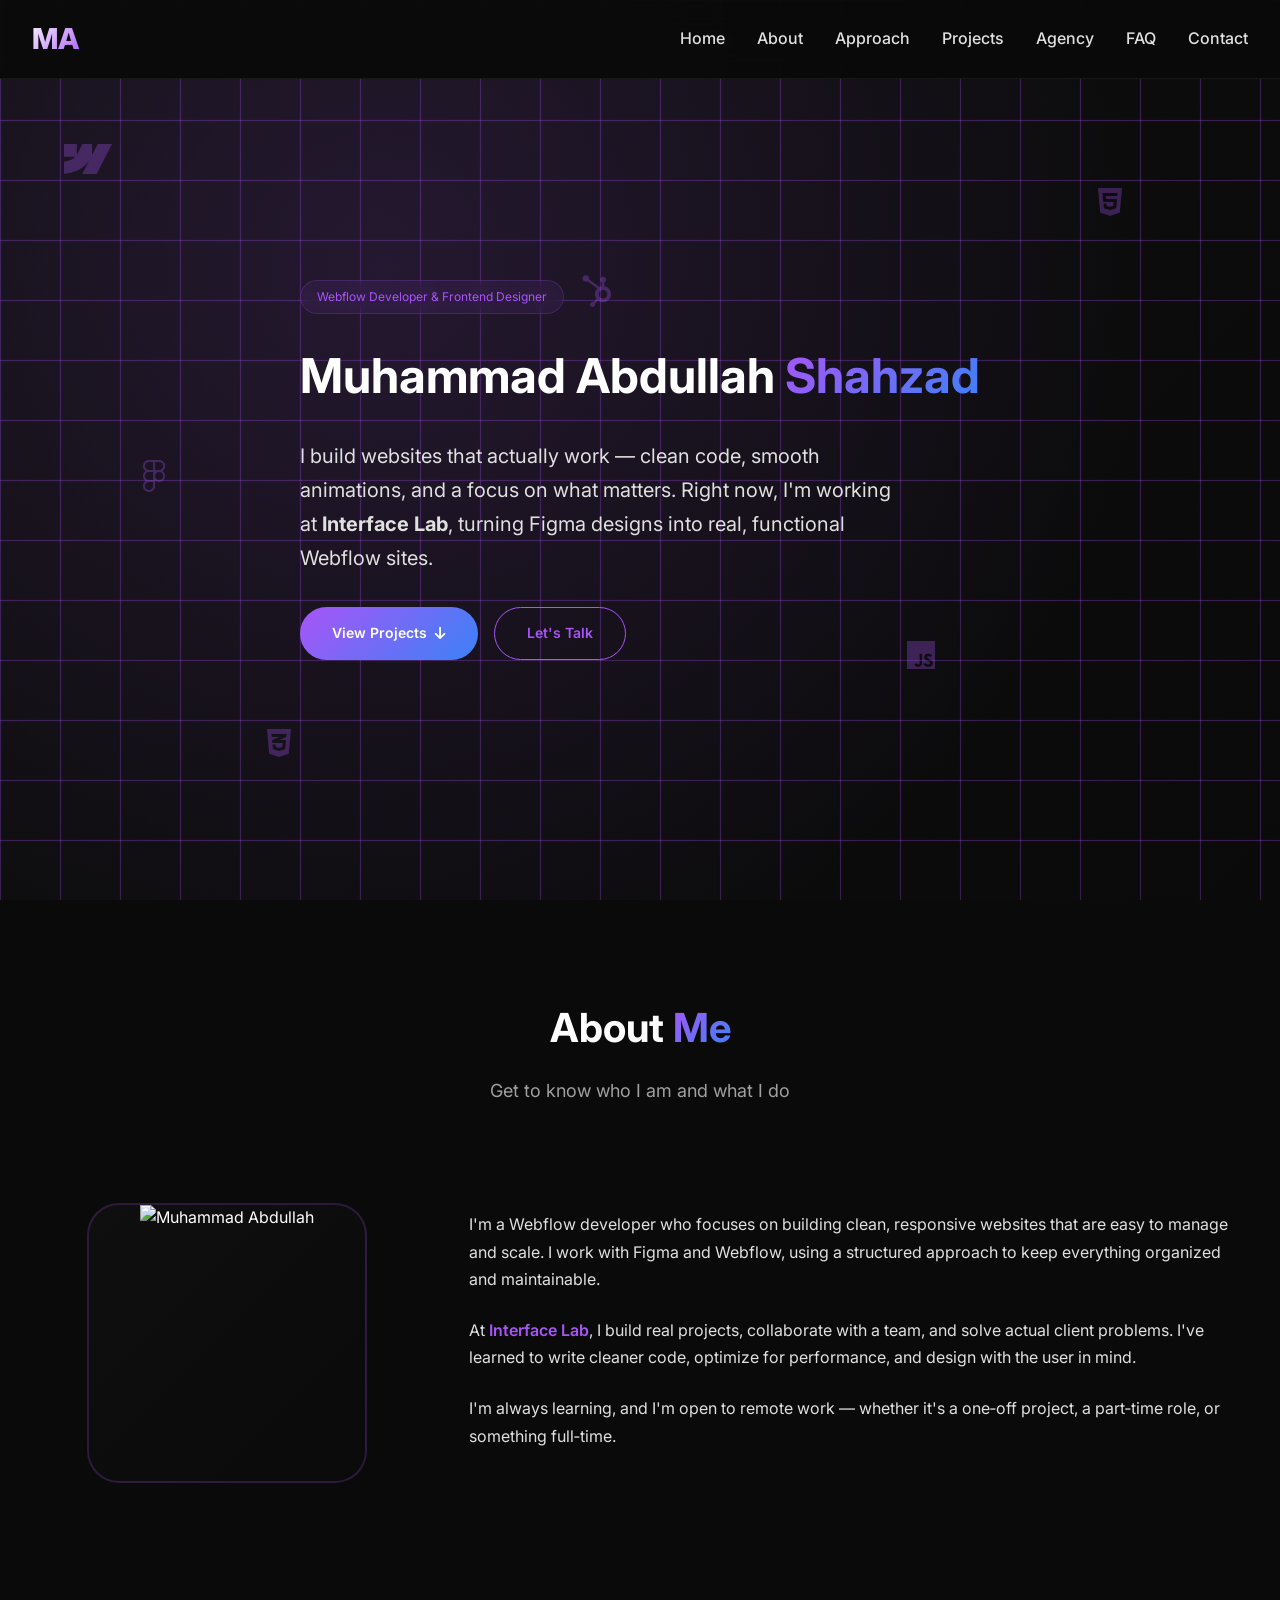
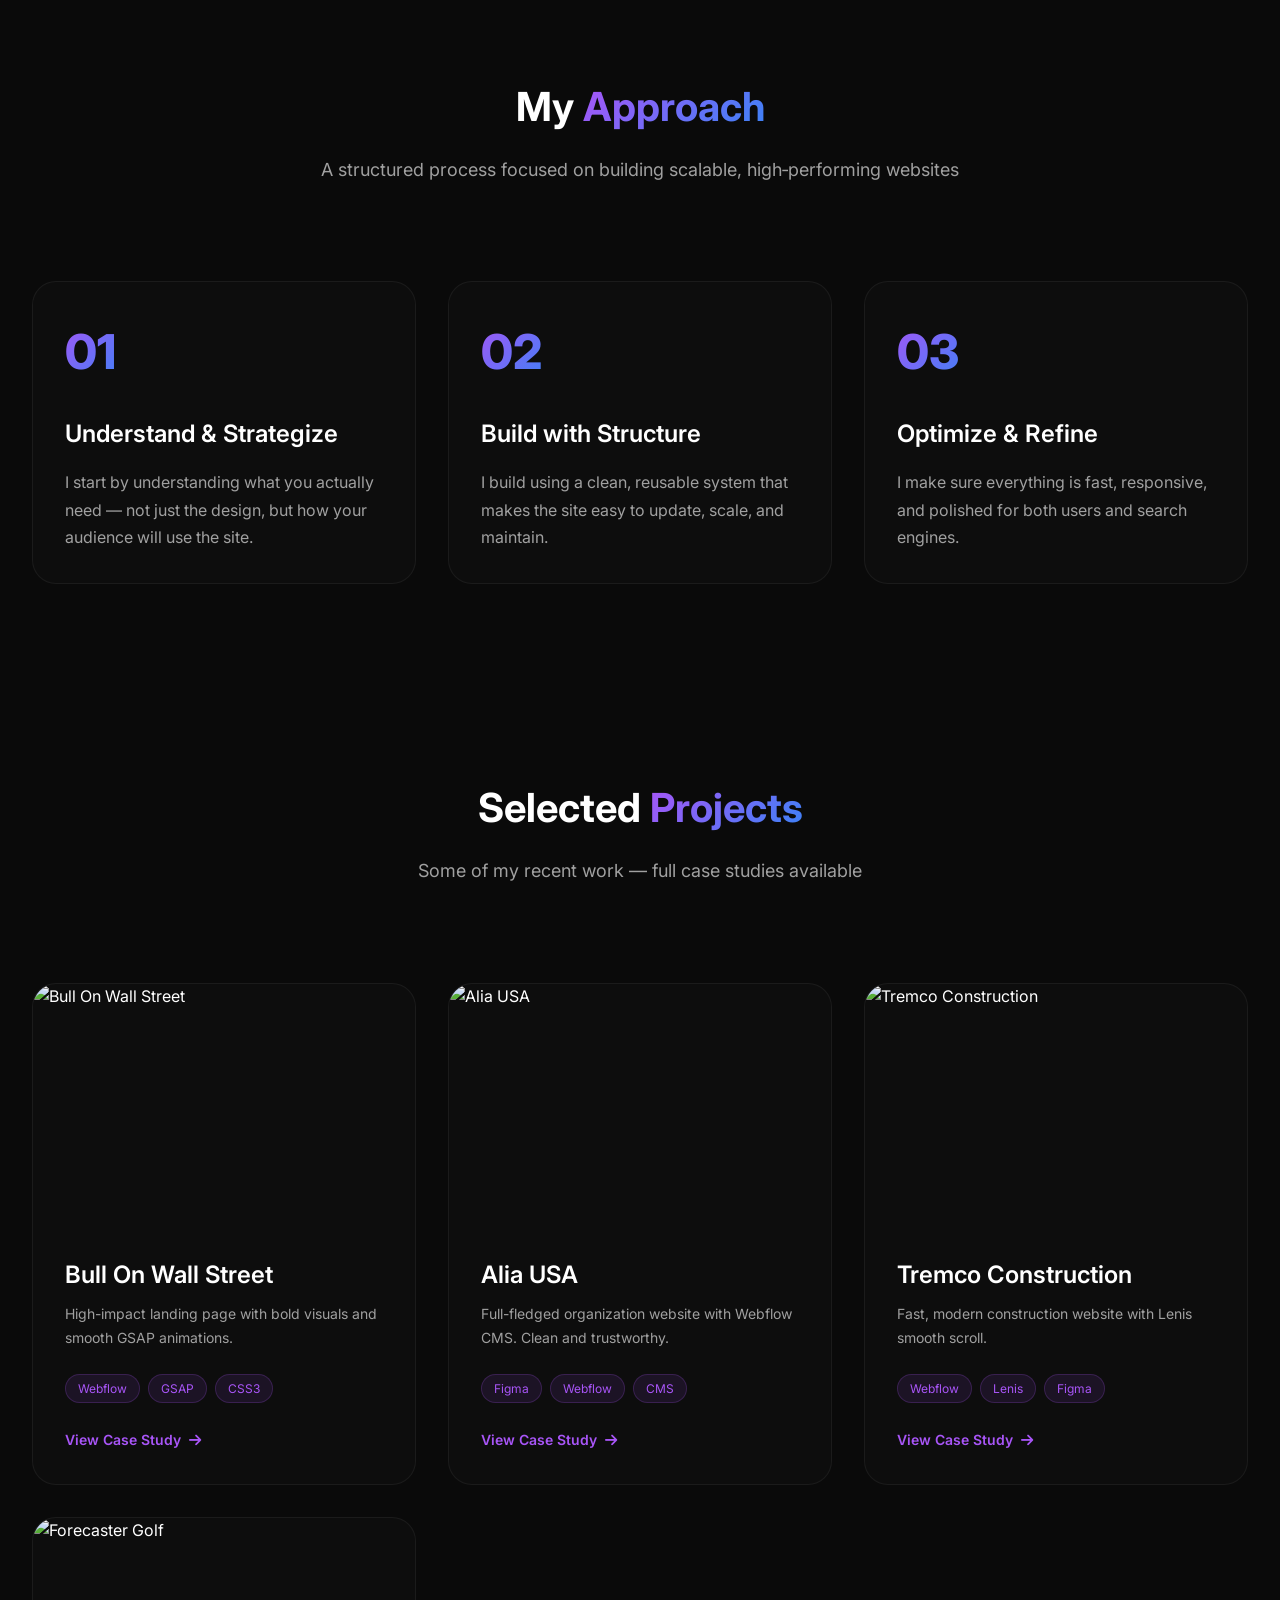
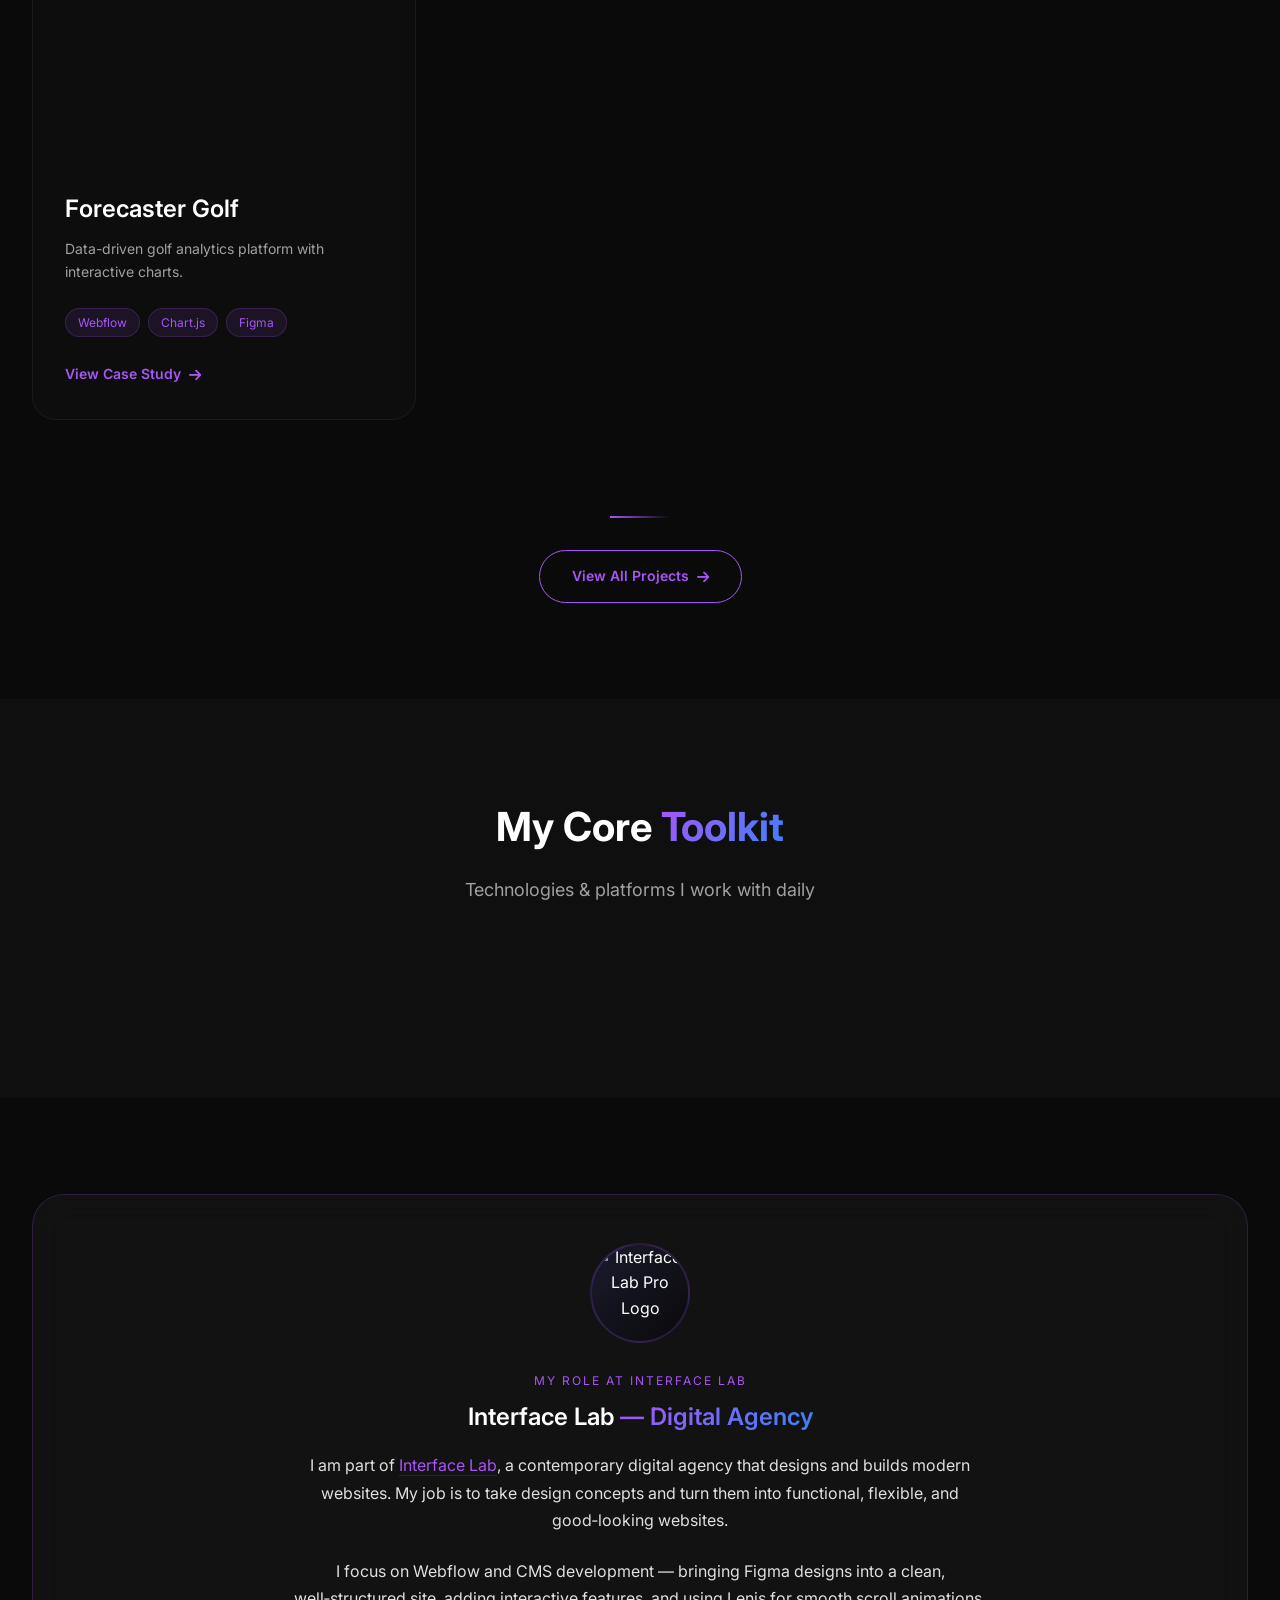
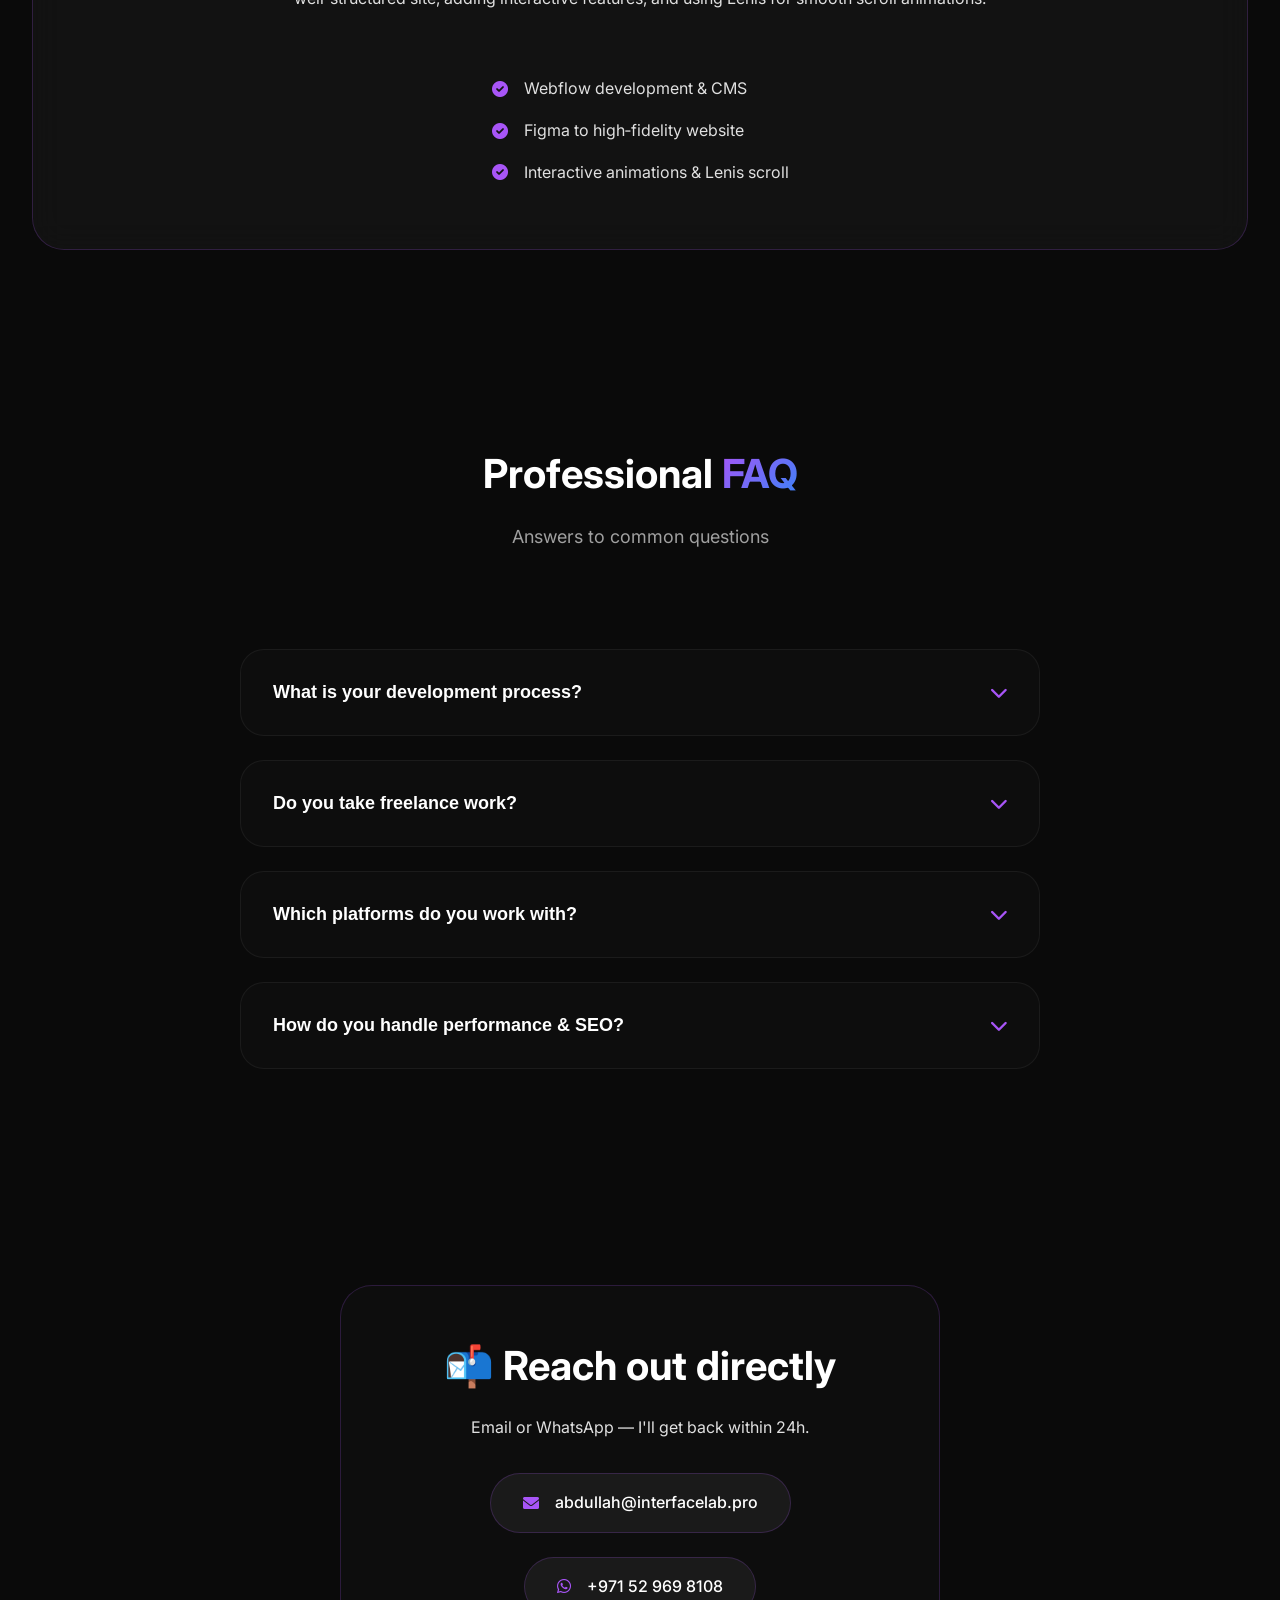
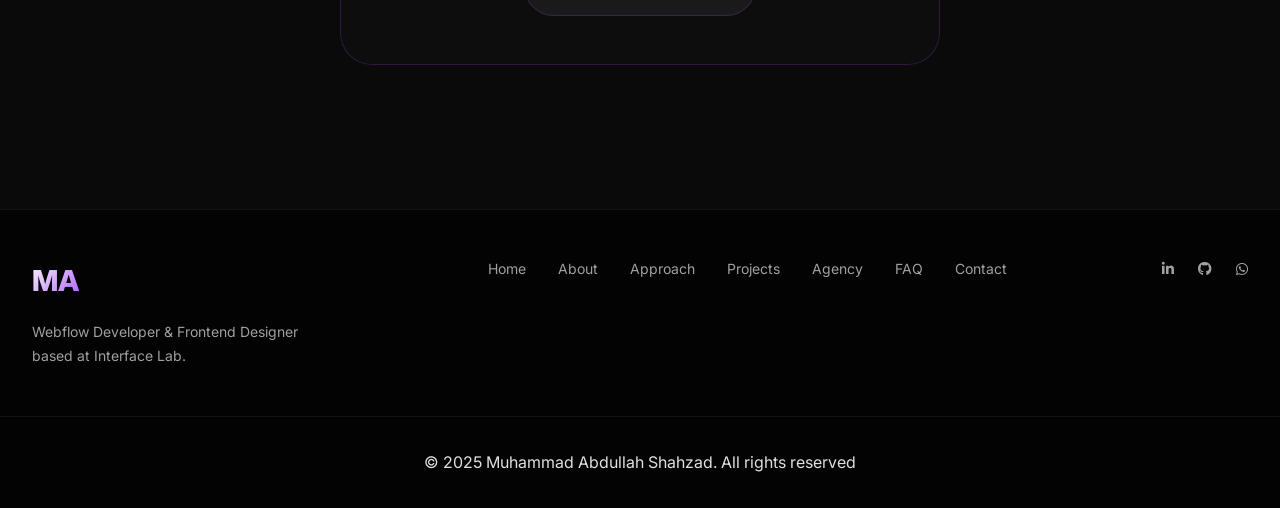
==== commit 260b0bbe: "Remove section comments from index.html Removed comments for various sections in the HTML file to cl" ====
--- a/index.html
+++ b/index.html
@@ -43,14 +43,18 @@
 </nav>
 
 <main>
-    <!-- Hero Section -->
     <section id="home" class="hero">
         <div class="hero-gradient"></div>
         <div class="hero-grid"></div>
         <div class="hero-grid-glow"></div>
         
         <div class="floating-icons">
-            <div class="floating-icon"><i class="fab fa-webflow"></i></div>
+            <!-- Webflow custom SVG -->
+            <div class="floating-icon">
+                <svg xmlns="http://www.w3.org/2000/svg" viewBox="0 0 100 63" fill="none" class="webflow-icon-svg">
+                    <path fill-rule="evenodd" clip-rule="evenodd" d="M100 0L68.0913 62.3782H38.12L51.4737 36.526H50.8746C39.8578 50.8273 23.4206 60.2417 0 62.3782V36.8837C0 36.8837 14.9827 35.9988 23.7906 26.7386H0V0.000492722H26.7381V21.9922L27.3382 21.9897L38.2643 0.000492722H58.4857V21.8527L59.0858 21.8518L70.4219 0H100Z" fill="#a855f7"/>
+                </svg>
+            </div>
             <div class="floating-icon"><i class="fab fa-figma"></i></div>
             <div class="floating-icon"><i class="fab fa-hubspot"></i></div>
             <div class="floating-icon"><i class="fab fa-js"></i></div>
@@ -71,7 +75,6 @@
         </div>
     </section>
 
-    <!-- About Section -->
     <section id="about" class="section">
         <div class="container">
             <div class="section-header">
@@ -93,7 +96,6 @@
         </div>
     </section>
 
-    <!-- Approach Section -->
     <section id="approach" class="section">
         <div class="container">
             <div class="section-header">
@@ -120,7 +122,6 @@
         </div>
     </section>
 
-    <!-- Selected Projects Section -->
     <section class="section featured-projects">
         <div class="container">
             <div class="section-header">
@@ -132,7 +133,7 @@
                     <div class="project-card">
                         <div class="project-img-container">
                             <div class="project-img">
-                                <img src="https://i.ibb.co/KjYjfqR9/bullonwallstreet.png" alt="Bull On Wall Street" style="width:100%; height:100%; object-fit:cover;">
+                                <img src="https://i.ibb.co/KjYjfqR9/bullonwallstreet.png" alt="Bull On Wall Street">
                             </div>
                         </div>
                         <div class="project-content">
@@ -147,7 +148,7 @@
                     <div class="project-card">
                         <div class="project-img-container">
                             <div class="project-img">
-                                <img src="https://i.ibb.co/DgmvTC8V/aliausa.png" alt="Alia USA" style="width:100%; height:100%; object-fit:cover;">
+                                <img src="https://i.ibb.co/DgmvTC8V/aliausa.png" alt="Alia USA">
                             </div>
                         </div>
                         <div class="project-content">
@@ -162,7 +163,7 @@
                     <div class="project-card">
                         <div class="project-img-container">
                             <div class="project-img">
-                                <img src="https://i.ibb.co/Q7v3scwr/tremco.png" alt="Tremco Construction" style="width:100%; height:100%; object-fit:cover;">
+                                <img src="https://i.ibb.co/Q7v3scwr/tremco.png" alt="Tremco Construction">
                             </div>
                         </div>
                         <div class="project-content">
@@ -177,7 +178,7 @@
                     <div class="project-card">
                         <div class="project-img-container">
                             <div class="project-img">
-                                <img src="https://i.ibb.co/yBMFdS6K/forcaster.png" alt="Forecaster Golf" style="width:100%; height:100%; object-fit:cover;">
+                                <img src="https://i.ibb.co/yBMFdS6K/forcaster.png" alt="Forecaster Golf">
                             </div>
                         </div>
                         <div class="project-content">
@@ -195,7 +196,6 @@
         </div>
     </section>
 
-    <!-- Tools Section - Marquee -->
     <section class="section tools-section">
         <div class="container">
             <div class="section-header">
@@ -208,7 +208,6 @@
         </div>
     </section>
 
-    <!-- Agency Section -->
     <section id="interface-lab" class="section">
         <div class="container">
             <div class="agency-card">
@@ -230,7 +229,6 @@
         </div>
     </section>
 
-    <!-- FAQ Section -->
     <section id="faq" class="section faq-section">
         <div class="container">
             <div class="section-header">
@@ -258,7 +256,6 @@
         </div>
     </section>
 
-    <!-- Contact Section -->
     <section id="contact" class="section">
         <div class="container">
             <div class="contact-card">
--- a/style.css
+++ b/style.css
@@ -219,30 +219,102 @@
 }
 
 /* ========================================
-   CASE STUDY SPECIFIC STYLES
+   HERO SECTION WITH GRID & GLOW (RESTORED)
    ======================================== */
 
-/* Case Hero Section */
-.case-hero {
+.hero {
     position: relative;
-    padding: 140px 0 60px;
+    min-height: 100vh;
+    display: flex;
+    align-items: center;
+    padding: 120px 0 80px;
     background: var(--gradient-dark);
     overflow: hidden;
-}
-
-.back-link {
-    display: inline-flex;
-    align-items: center;
-    gap: 0.5rem;
-    color: var(--text-muted);
-    text-decoration: none;
-    margin-bottom: var(--space-lg);
-    transition: var(--transition-fast);
-}
-
-.back-link:hover {
-    color: var(--purple);
-    gap: 0.75rem;
+    isolation: isolate;
+}
+
+.hero-gradient {
+    position: absolute;
+    inset: 0;
+    background: radial-gradient(circle at 30% 30%, rgba(168, 85, 247, 0.15), transparent 70%);
+    z-index: 0;
+    pointer-events: none;
+}
+
+.hero-grid {
+    position: absolute;
+    inset: 0;
+    background-image: linear-gradient(to right, rgba(168, 85, 247, 0.25) 1px, transparent 1px),
+                      linear-gradient(to bottom, rgba(168, 85, 247, 0.25) 1px, transparent 1px);
+    background-size: 60px 60px;
+    z-index: 1;
+    pointer-events: none;
+}
+
+.hero-grid-glow {
+    position: absolute;
+    inset: 0;
+    background-image: linear-gradient(to right, rgba(168, 85, 247, 0.12) 1px, transparent 1px),
+                      linear-gradient(to bottom, rgba(168, 85, 247, 0.12) 1px, transparent 1px);
+    background-size: 60px 60px;
+    z-index: 1;
+    pointer-events: none;
+    filter: blur(1px);
+}
+
+.floating-icons {
+    position: absolute;
+    inset: 0;
+    z-index: 2;
+    pointer-events: none;
+}
+
+.floating-icon {
+    position: absolute;
+    display: flex;
+    align-items: center;
+    justify-content: center;
+    opacity: 0.3;
+    animation: floatIcon 15s infinite alternate;
+}
+
+@keyframes floatIcon {
+    100% { transform: translate(40px, -40px); opacity: 0.25; }
+}
+
+.floating-icon:nth-child(1) { top: 15%; left: 5%; width: 48px; height: 48px; animation-duration: 18s; }
+.floating-icon:nth-child(2) { top: 50%; left: 10%; width: 52px; height: 52px; animation-duration: 22s; }
+.floating-icon:nth-child(3) { top: 30%; left: 45%; width: 42px; height: 42px; animation-duration: 15s; }
+.floating-icon:nth-child(4) { top: 70%; left: 70%; width: 50px; height: 50px; animation-duration: 25s; }
+.floating-icon:nth-child(5) { top: 20%; left: 85%; width: 44px; height: 44px; animation-duration: 20s; }
+.floating-icon:nth-child(6) { top: 80%; left: 20%; width: 46px; height: 46px; animation-duration: 17s; }
+
+.floating-icon i {
+    font-size: 32px;
+    color: var(--purple);
+}
+
+/* Force Webflow icon to show (fix) */
+.fa-webflow:before {
+    content: "\e611";
+    font-family: "Font Awesome 6 Brands";
+    font-weight: 400;
+}
+
+.hero-content {
+    position: relative;
+    z-index: 10;
+}
+
+.hero-title {
+    max-width: 800px;
+}
+
+.hero-desc {
+    font-size: var(--text-xl);
+    max-width: 600px;
+    margin: var(--space-md) 0 var(--space-lg);
+    color: var(--text-secondary);
 }
 
 .hero-badge {
@@ -257,23 +329,55 @@
     border: 1px solid var(--border-purple);
 }
 
-.hero-title {
-    font-size: 3.5rem;
-    margin-bottom: var(--space-md);
-}
-
-.hero-description {
-    font-size: var(--text-xl);
-    max-width: 700px;
-    color: var(--text-secondary);
-    margin-bottom: var(--space-lg);
-}
-
 .hero-buttons {
     display: flex;
     gap: var(--space-sm);
     flex-wrap: wrap;
-    margin-bottom: var(--space-xl);
+}
+
+/* ========================================
+   CASE STUDY SPECIFIC STYLES
+   ======================================== */
+
+.case-hero {
+    position: relative;
+    padding: 140px 0 60px;
+    background: var(--gradient-dark);
+    overflow: hidden;
+}
+
+.back-link {
+    display: inline-flex;
+    align-items: center;
+    gap: 0.5rem;
+    color: var(--text-muted);
+    text-decoration: none;
+    margin-bottom: var(--space-lg);
+    transition: var(--transition-fast);
+}
+
+.back-link:hover {
+    color: var(--purple);
+    gap: 0.75rem;
+}
+
+.hero-stats {
+    display: flex;
+    gap: var(--space-xl);
+    flex-wrap: wrap;
+    margin-bottom: var(--space-lg);
+}
+
+.hero-stat {
+    display: flex;
+    align-items: center;
+    gap: 0.5rem;
+    color: var(--text-muted);
+}
+
+.hero-stat i {
+    color: var(--purple);
+    font-size: 1.2rem;
 }
 
 .hero-image {
@@ -285,26 +389,6 @@
     height: auto;
     border-radius: 1rem;
     box-shadow: 0 20px 40px rgba(0,0,0,0.3);
-}
-
-/* Hero Stats */
-.hero-stats {
-    display: flex;
-    gap: var(--space-xl);
-    flex-wrap: wrap;
-    margin-bottom: var(--space-lg);
-}
-
-.hero-stat {
-    display: flex;
-    align-items: center;
-    gap: 0.5rem;
-    color: var(--text-muted);
-}
-
-.hero-stat i {
-    color: var(--purple);
-    font-size: 1.2rem;
 }
 
 /* Content Grid */
@@ -656,93 +740,8 @@
 }
 
 /* ========================================
-   ORIGINAL STYLES (Hero, About, etc)
+   OTHER SECTIONS (About, Approach, Projects, etc.)
    ======================================== */
-
-/* Hero Section */
-.hero {
-    position: relative;
-    min-height: 100vh;
-    display: flex;
-    align-items: center;
-    padding: 120px 0 80px;
-    background: var(--gradient-dark);
-    overflow: hidden;
-}
-
-.hero-gradient {
-    position: absolute;
-    inset: 0;
-    background: radial-gradient(circle at 30% 30%, rgba(168, 85, 247, 0.08), transparent 70%);
-    z-index: -3;
-}
-
-.hero-grid {
-    position: absolute;
-    inset: 0;
-    background-image: linear-gradient(to right, rgba(255,255,255,0.03) 1px, transparent 1px),
-                      linear-gradient(to bottom, rgba(255,255,255,0.03) 1px, transparent 1px);
-    background-size: 60px 60px;
-    z-index: -2;
-}
-
-.hero-grid-glow {
-    position: absolute;
-    inset: 0;
-    background-image: linear-gradient(to right, rgba(168, 85, 247, 0.05) 1px, transparent 1px),
-                      linear-gradient(to bottom, rgba(168, 85, 247, 0.05) 1px, transparent 1px);
-    background-size: 60px 60px;
-    z-index: -1;
-    pointer-events: none;
-}
-
-.floating-icons {
-    position: absolute;
-    inset: 0;
-    z-index: 1;
-    pointer-events: none;
-}
-
-.floating-icon {
-    position: absolute;
-    display: flex;
-    align-items: center;
-    justify-content: center;
-    opacity: 0.3;
-    animation: floatIcon 15s infinite alternate;
-}
-
-@keyframes floatIcon {
-    100% { transform: translate(40px, -40px); opacity: 0.25; }
-}
-
-.floating-icon:nth-child(1) { top: 15%; left: 5%; width: 48px; height: 48px; animation-duration: 18s; }
-.floating-icon:nth-child(2) { top: 50%; left: 10%; width: 52px; height: 52px; animation-duration: 22s; }
-.floating-icon:nth-child(3) { top: 30%; left: 45%; width: 42px; height: 42px; animation-duration: 15s; }
-.floating-icon:nth-child(4) { top: 70%; left: 70%; width: 50px; height: 50px; animation-duration: 25s; }
-.floating-icon:nth-child(5) { top: 20%; left: 85%; width: 44px; height: 44px; animation-duration: 20s; }
-.floating-icon:nth-child(6) { top: 80%; left: 20%; width: 46px; height: 46px; animation-duration: 17s; }
-
-.floating-icon i {
-    font-size: 32px;
-    color: var(--purple);
-}
-
-.hero-content {
-    position: relative;
-    z-index: 10;
-}
-
-.hero-title {
-    max-width: 800px;
-}
-
-.hero-desc {
-    font-size: var(--text-xl);
-    max-width: 600px;
-    margin: var(--space-md) 0 var(--space-lg);
-    color: var(--text-secondary);
-}
 
 /* About Section */
 .about-grid {
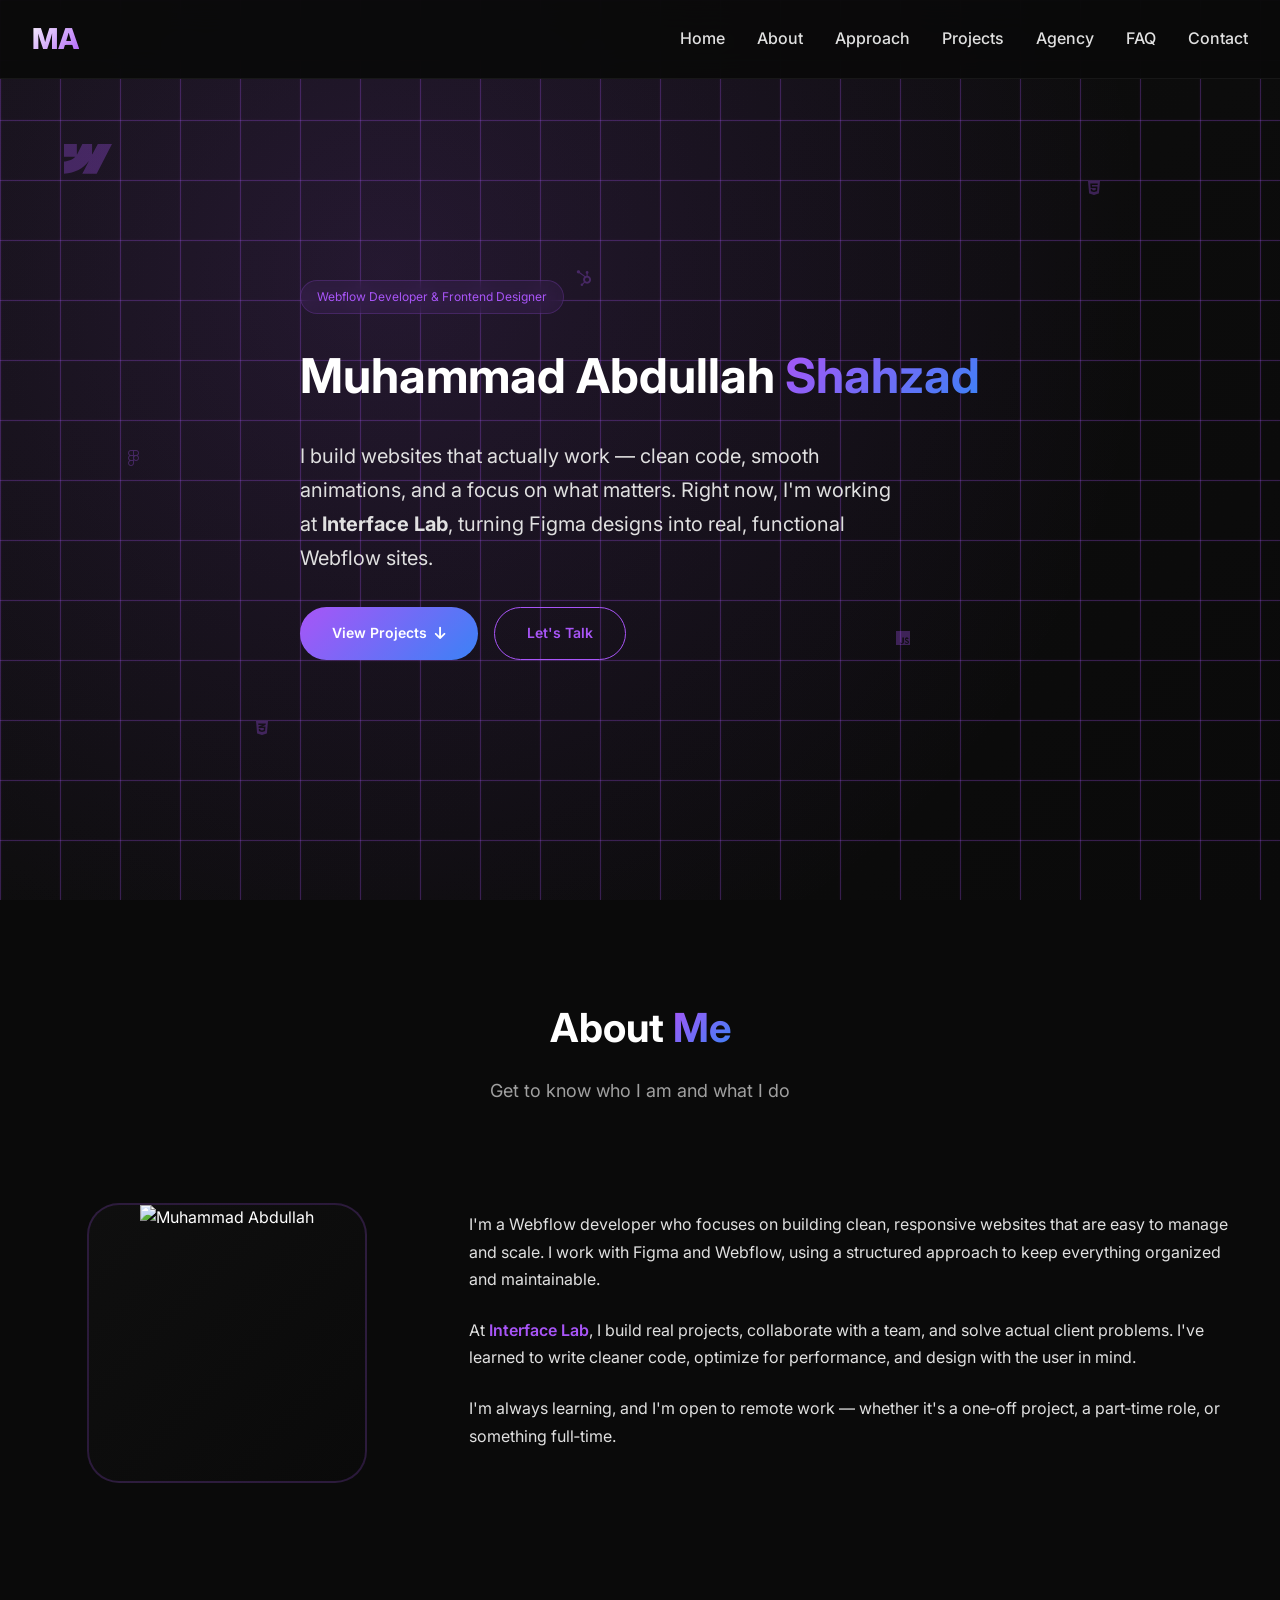
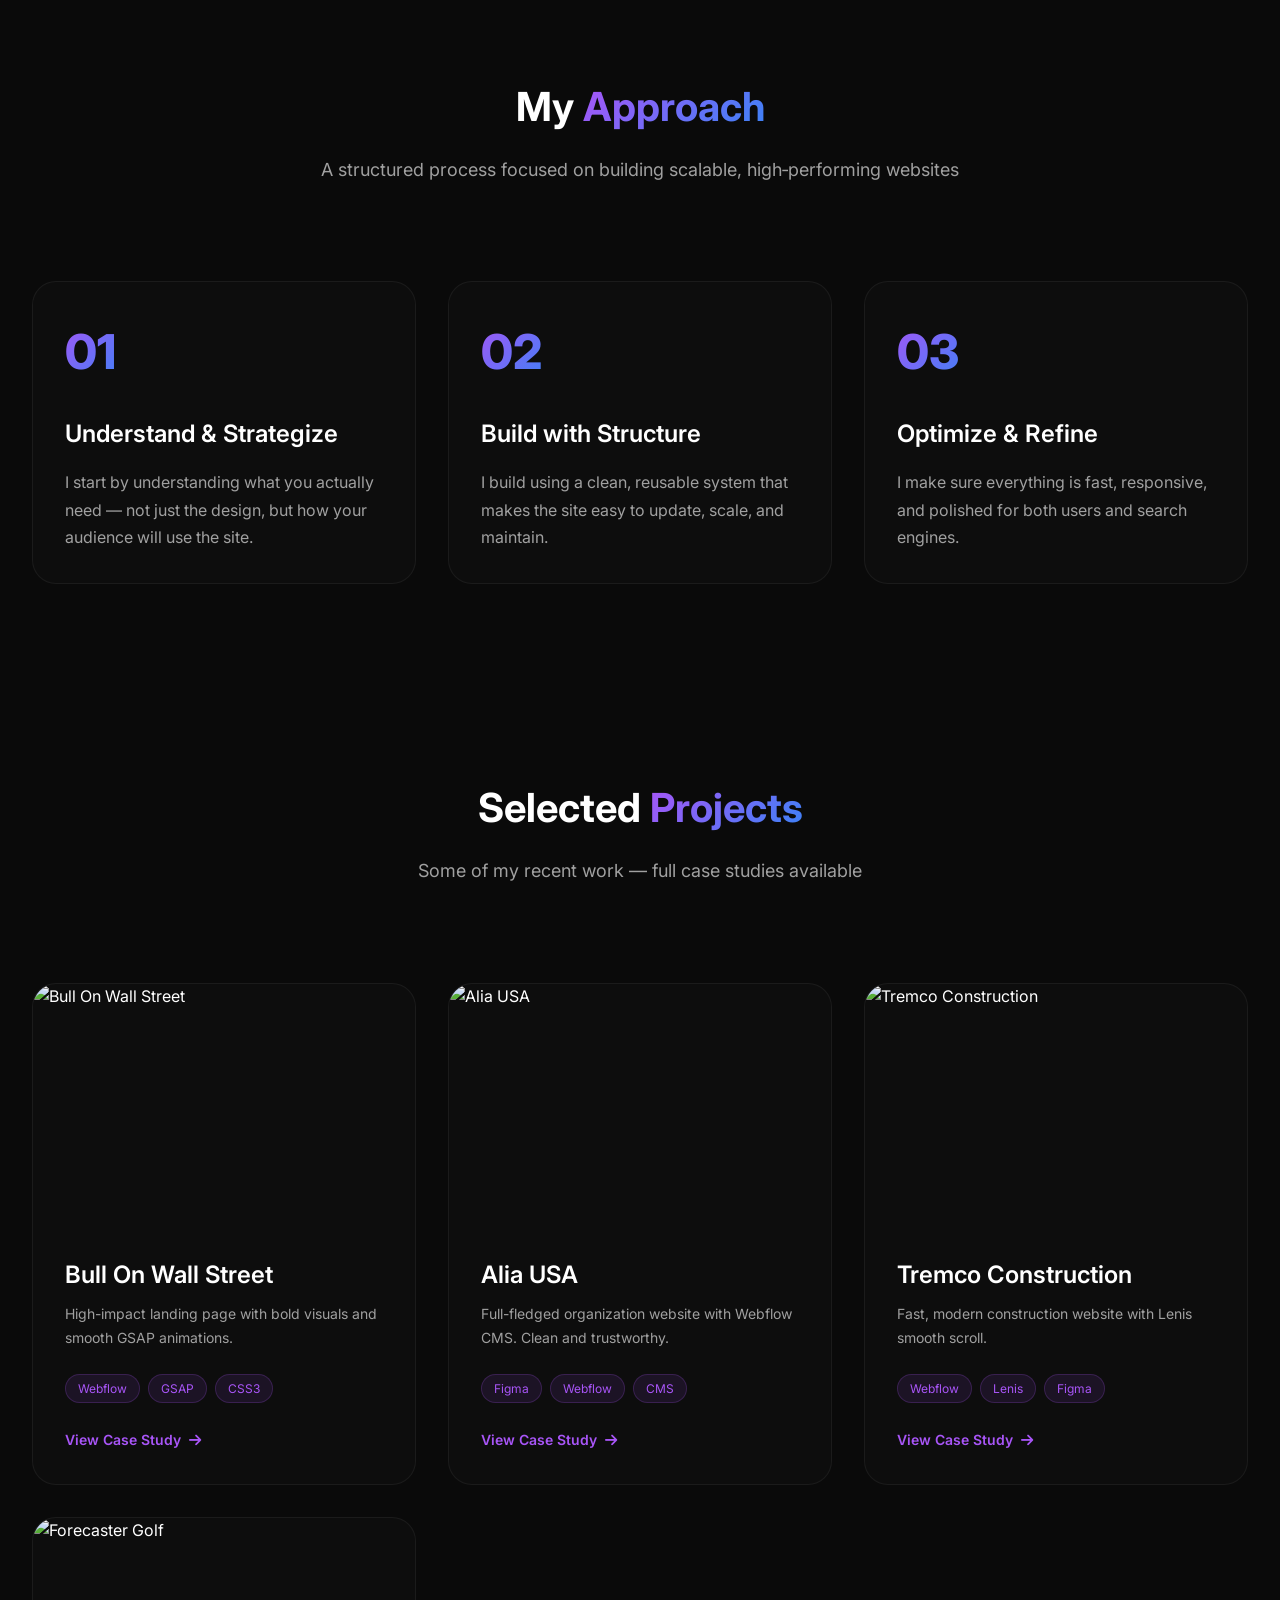
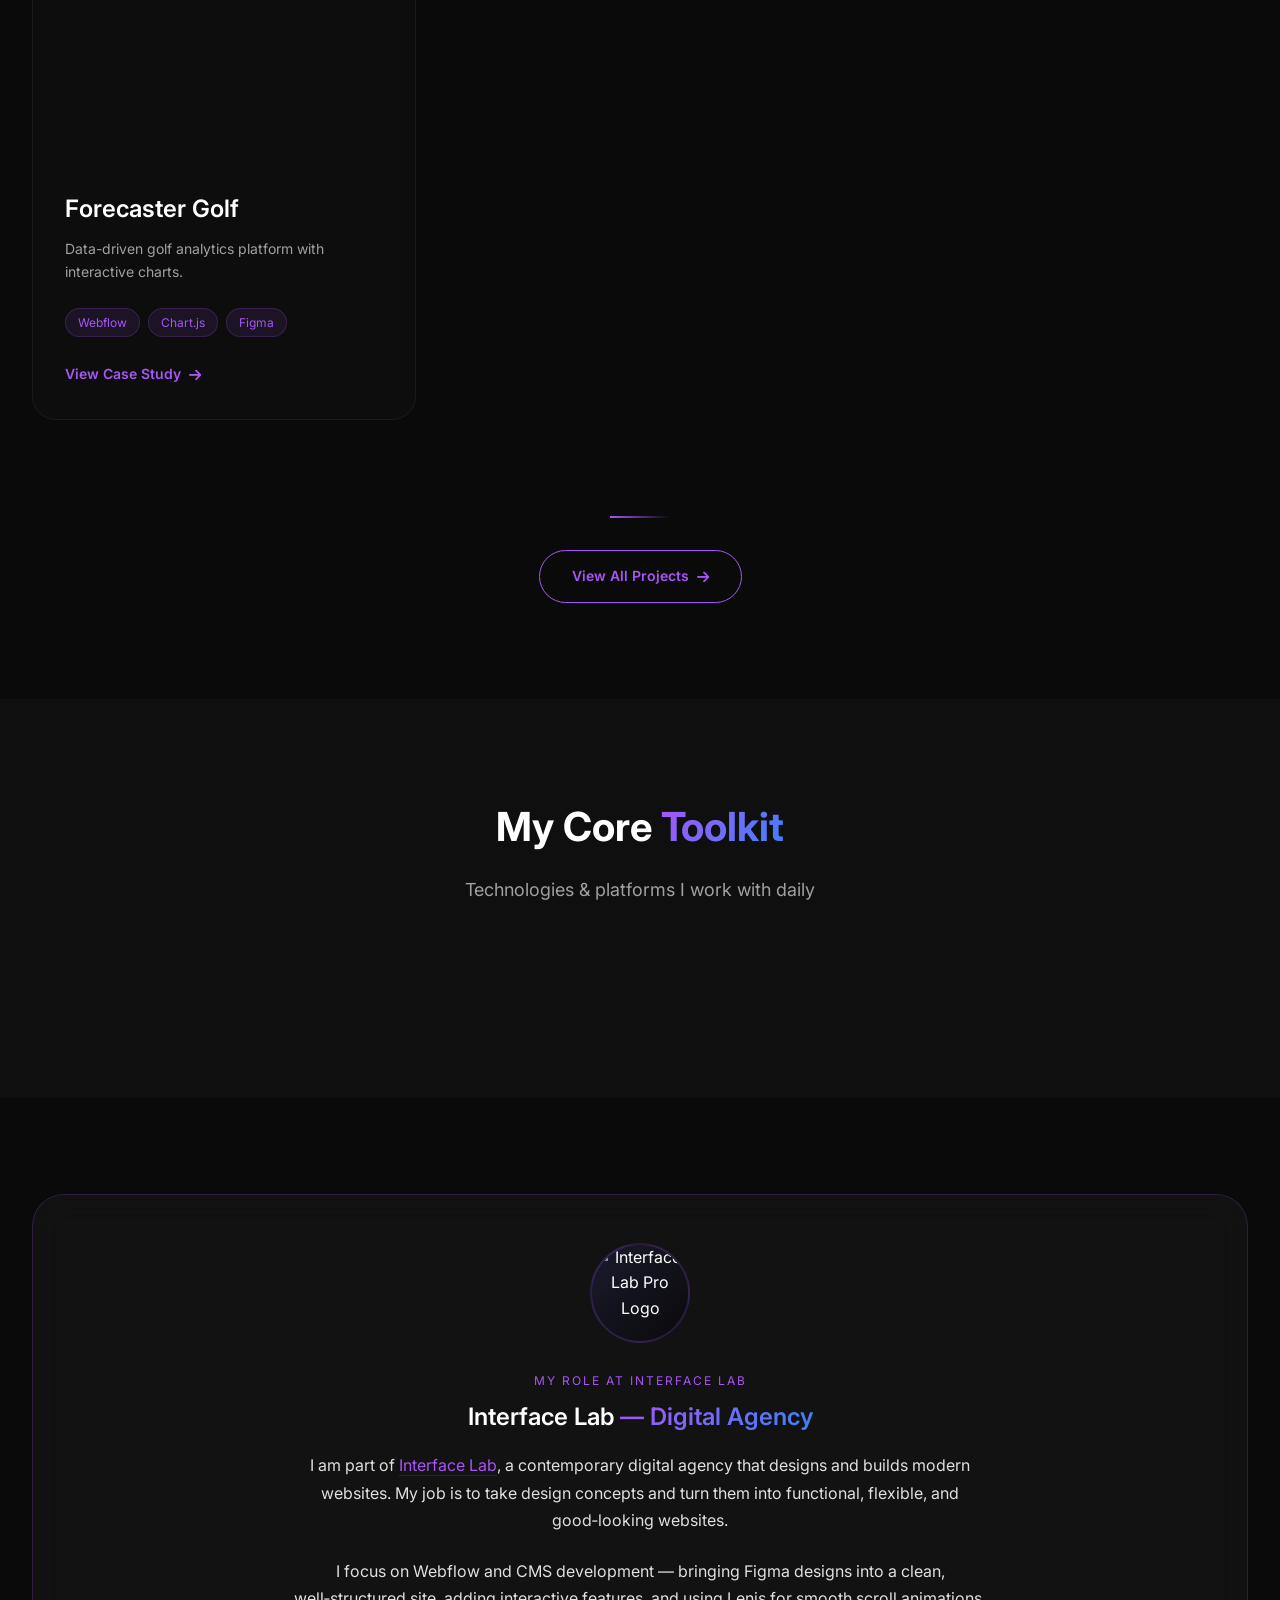
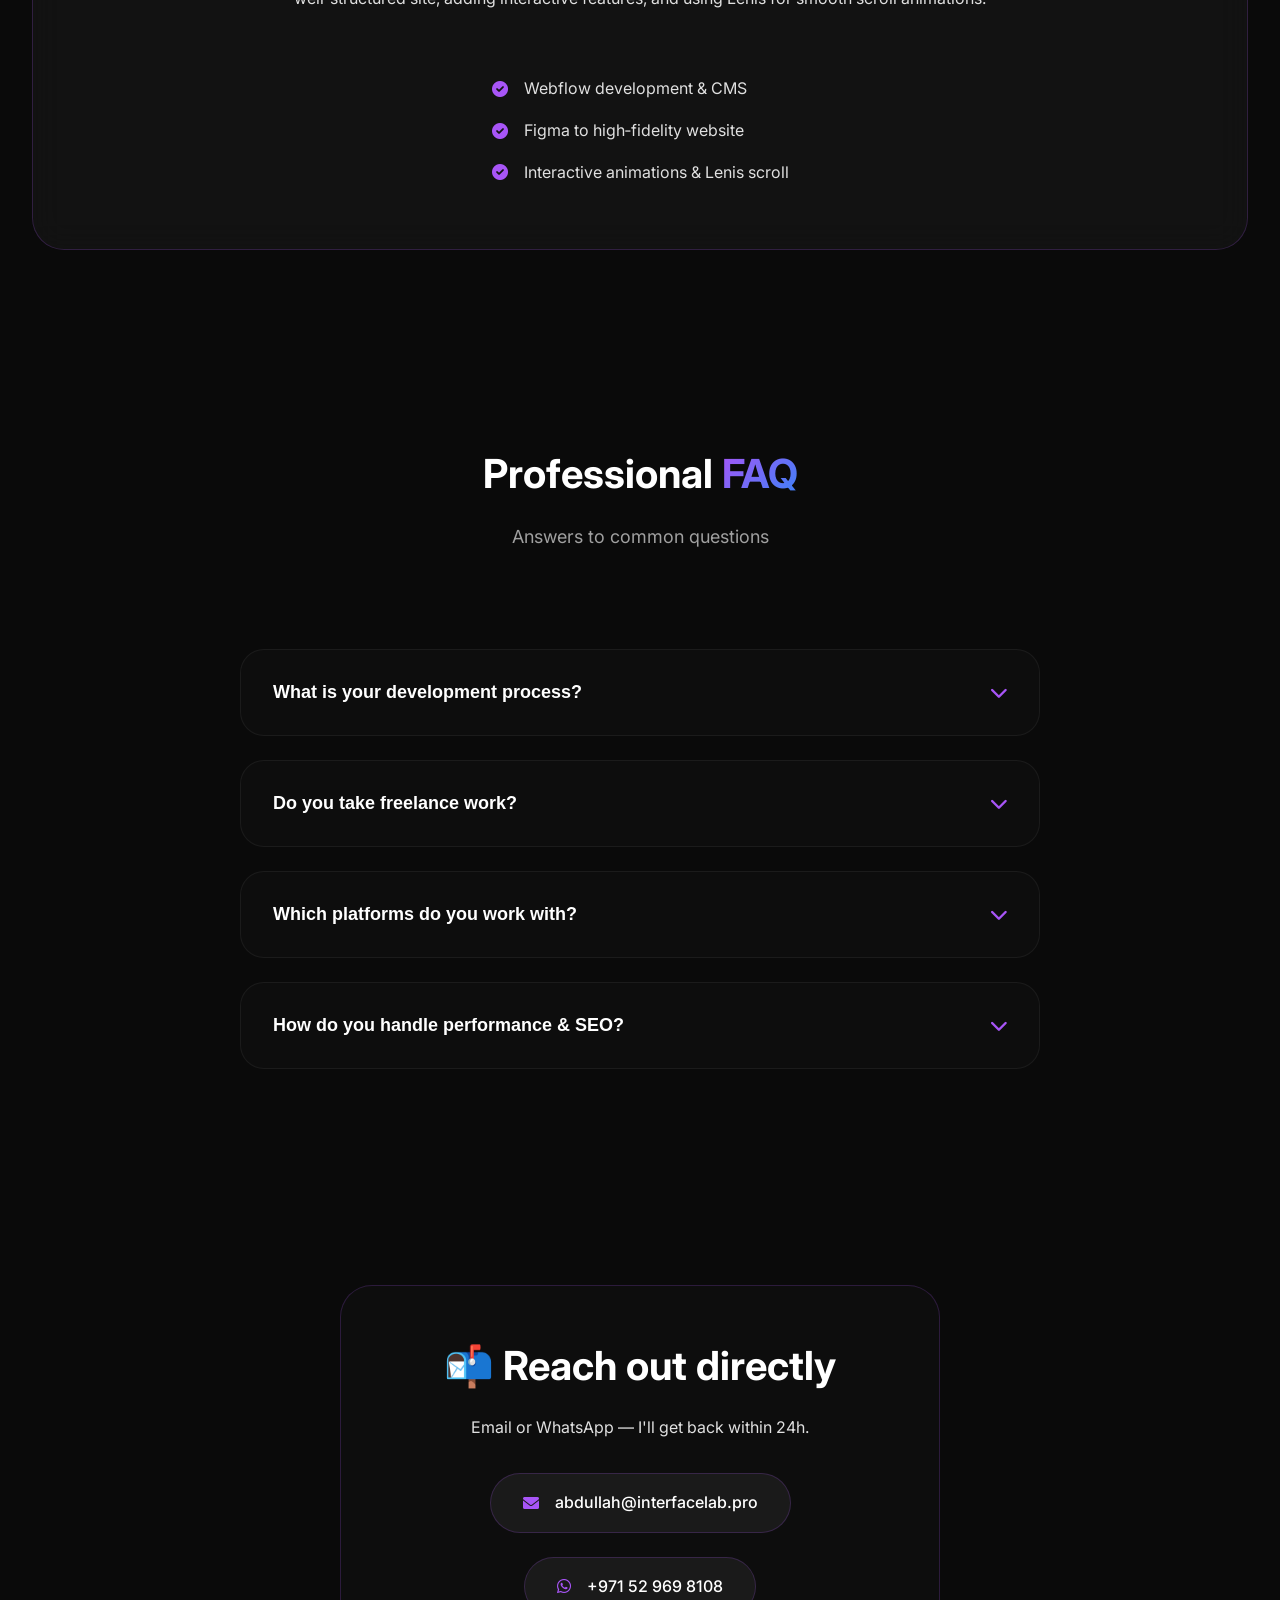
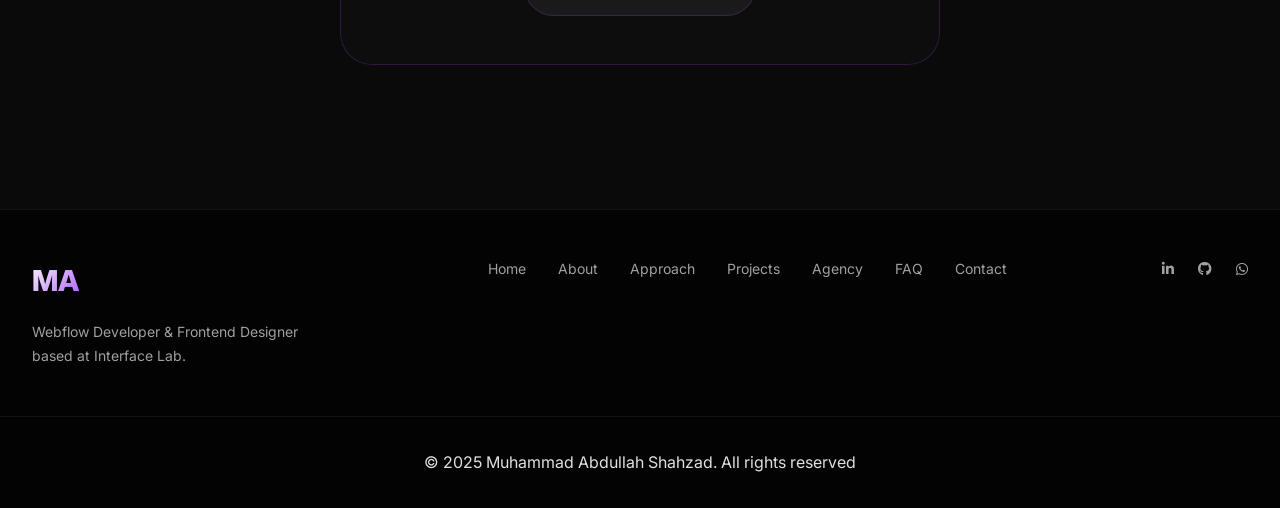
==== commit 626ae2c3: "Remove comment for Webflow custom SVG" ====
--- a/index.html
+++ b/index.html
@@ -49,7 +49,6 @@
         <div class="hero-grid-glow"></div>
         
         <div class="floating-icons">
-            <!-- Webflow custom SVG -->
             <div class="floating-icon">
                 <svg xmlns="http://www.w3.org/2000/svg" viewBox="0 0 100 63" fill="none" class="webflow-icon-svg">
                     <path fill-rule="evenodd" clip-rule="evenodd" d="M100 0L68.0913 62.3782H38.12L51.4737 36.526H50.8746C39.8578 50.8273 23.4206 60.2417 0 62.3782V36.8837C0 36.8837 14.9827 35.9988 23.7906 26.7386H0V0.000492722H26.7381V21.9922L27.3382 21.9897L38.2643 0.000492722H58.4857V21.8527L59.0858 21.8518L70.4219 0H100Z" fill="#a855f7"/>
--- a/style.css
+++ b/style.css
@@ -219,7 +219,7 @@
 }
 
 /* ========================================
-   HERO SECTION WITH GRID & GLOW (RESTORED)
+   HERO SECTION WITH GRID & GLOW
    ======================================== */
 
 .hero {
@@ -289,16 +289,15 @@
 .floating-icon:nth-child(5) { top: 20%; left: 85%; width: 44px; height: 44px; animation-duration: 20s; }
 .floating-icon:nth-child(6) { top: 80%; left: 20%; width: 46px; height: 46px; animation-duration: 17s; }
 
-.floating-icon i {
-    font-size: 32px;
-    color: var(--purple);
-}
-
-/* Force Webflow icon to show (fix) */
-.fa-webflow:before {
-    content: "\e611";
-    font-family: "Font Awesome 6 Brands";
-    font-weight: 400;
+.floating-icon i,
+.floating-icon svg {
+    width: 100%;
+    height: 100%;
+    color: var(--purple);
+}
+
+.floating-icon svg path {
+    fill: var(--purple);
 }
 
 .hero-content {
@@ -457,10 +456,16 @@
     border-color: var(--purple);
 }
 
-.tech-item i {
+.tech-item i,
+.tech-item svg {
     font-size: 2.5rem;
     color: var(--purple);
     margin-bottom: var(--space-sm);
+}
+
+.tech-item svg {
+    width: 40px;
+    height: auto;
 }
 
 .tech-item h4 {
@@ -1090,9 +1095,15 @@
     white-space: nowrap;
 }
 
-.tool-item i {
+.tool-item i,
+.tool-item svg {
     font-size: 1.3rem;
     color: var(--purple);
+}
+
+.tool-item svg {
+    width: 24px;
+    height: auto;
 }
 
 /* FAQ Section */
@@ -1450,8 +1461,10 @@
     .floating-icon:nth-child(5) { width: 28px; height: 28px; top: 80%; left: 15%; }
     .floating-icon:nth-child(6) { width: 30px; height: 30px; top: 15%; left: auto; right: 20%; display: flex; }
     
-    .floating-icon i {
-        font-size: 20px;
+    .floating-icon i,
+    .floating-icon svg {
+        width: 100% !important;
+        height: 100% !important;
     }
 }
 
@@ -1501,3 +1514,8 @@
         font-size: 2rem;
     }
 }
+
+/* Custom Webflow SVG Icon styling */
+.webflow-icon-svg path {
+    fill: var(--purple);
+}
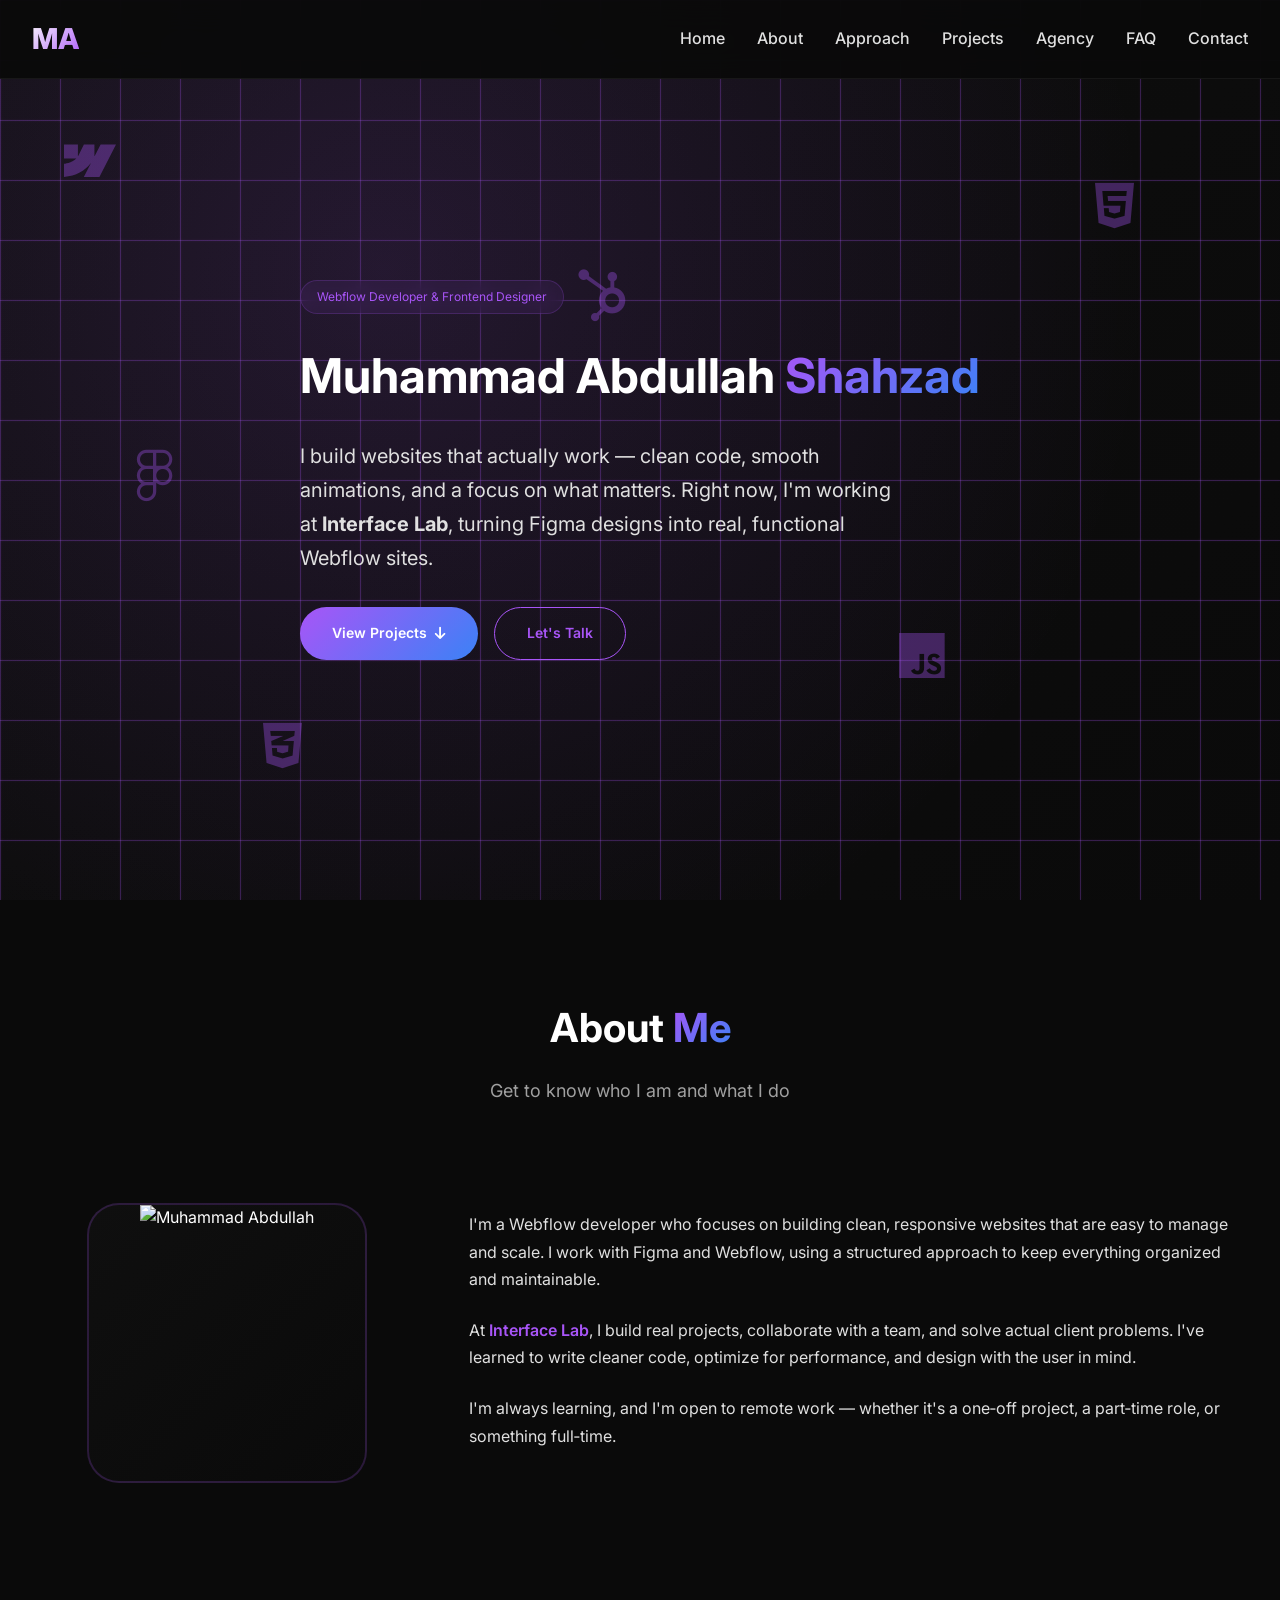
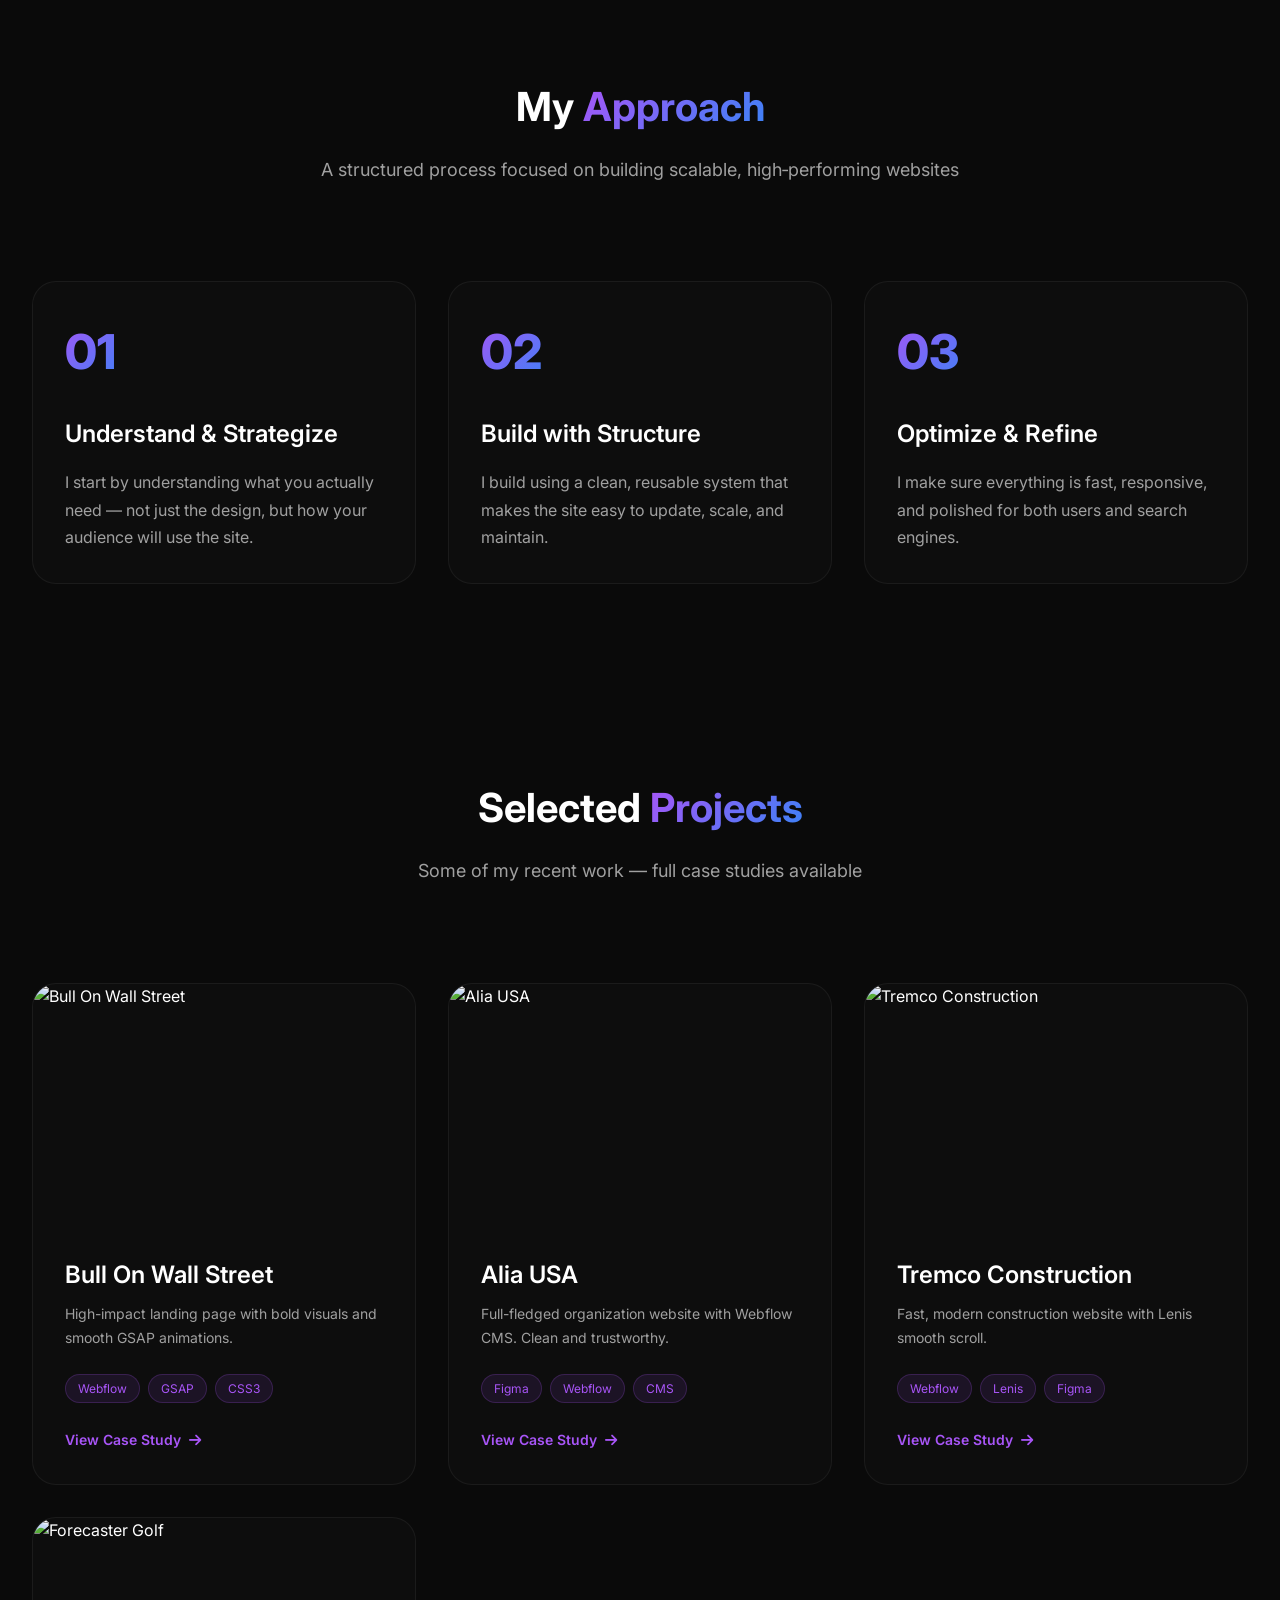
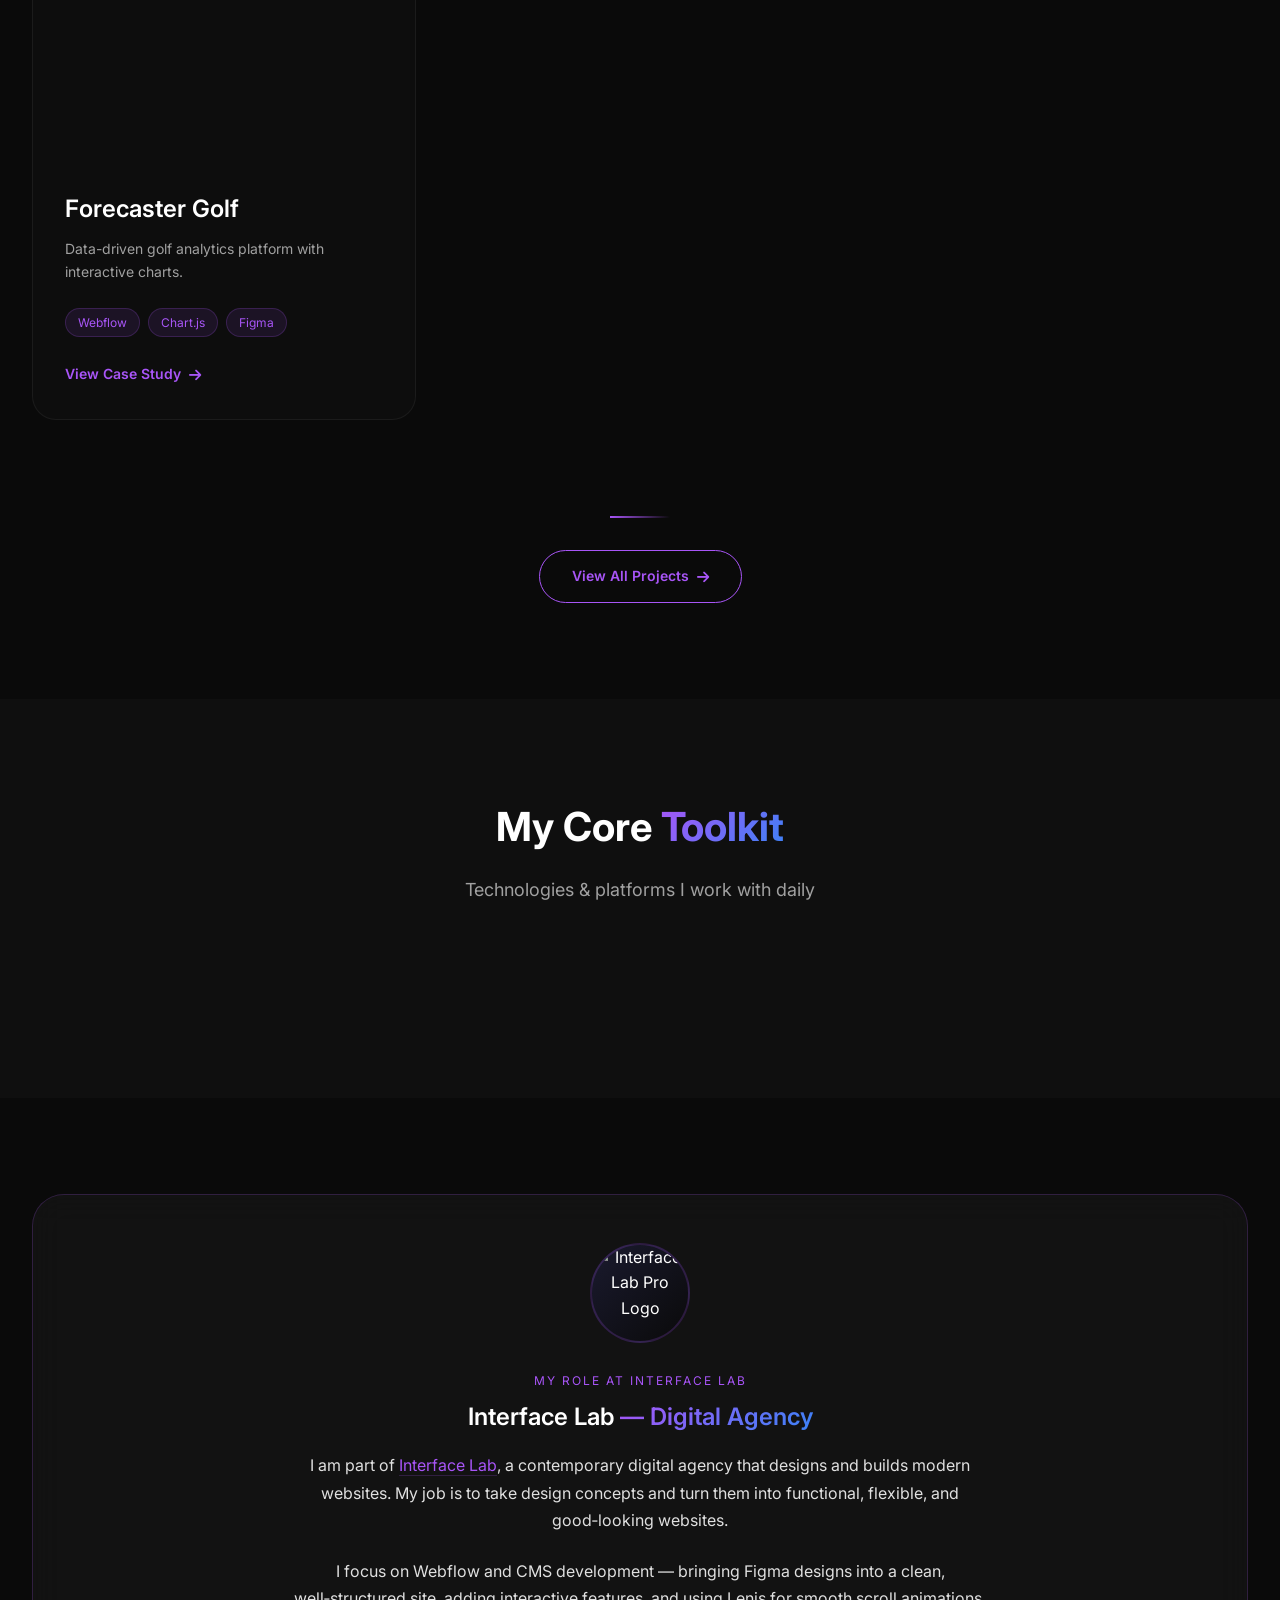
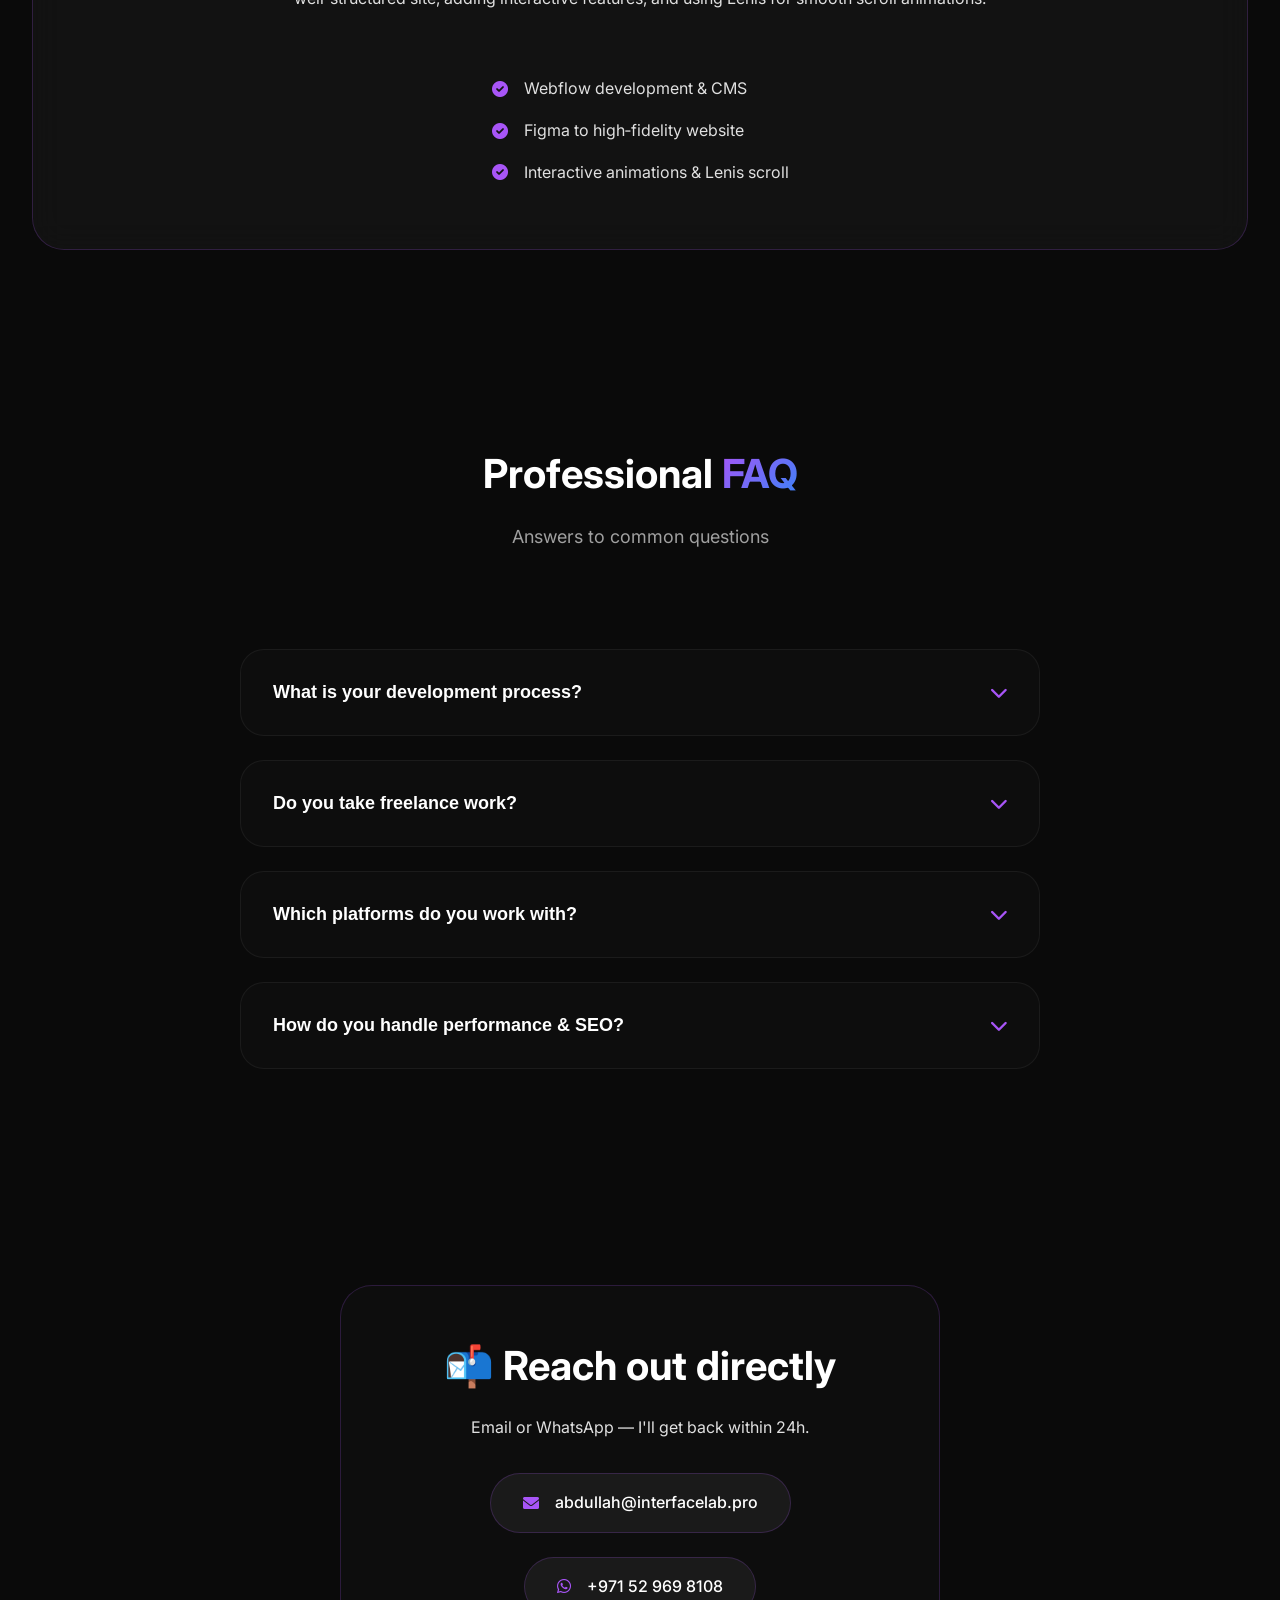
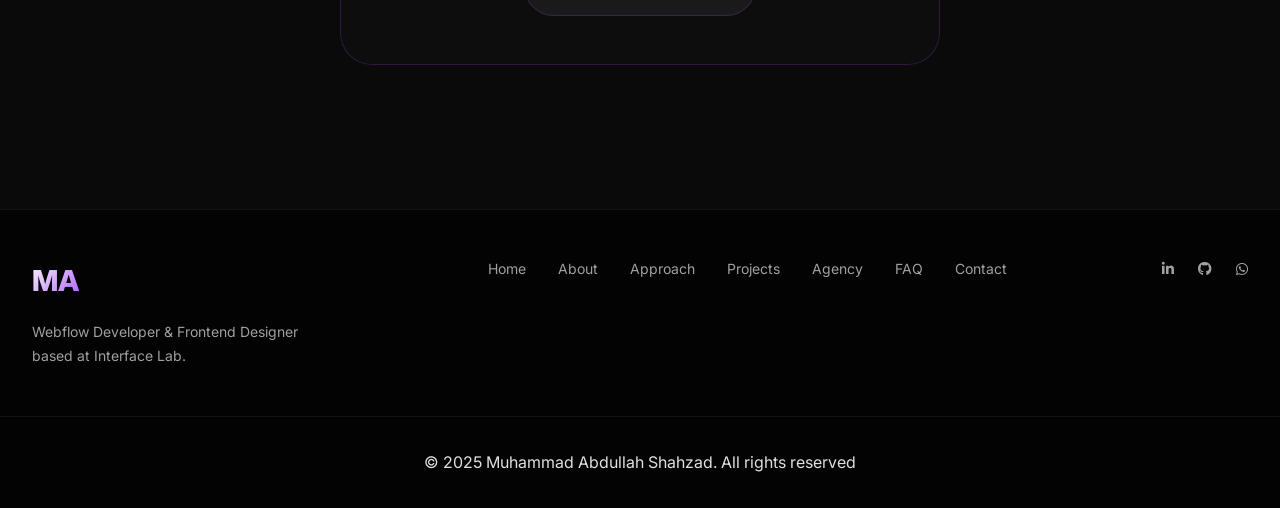
==== commit 60ef1bb5: "Refactor index.html for improved structure and clarity" ====
--- a/index.html
+++ b/index.html
@@ -3,18 +3,14 @@
 <head>
     <meta charset="UTF-8">
     <meta name="viewport" content="width=device-width, initial-scale=1.0, viewport-fit=cover">
-    
     <title>Muhammad Abdullah | Webflow Developer & Frontend Designer</title>
     <meta name="description" content="Muhammad Abdullah Shahzad – Webflow Developer & Frontend Designer specializing in high‑performance websites, Webflow CMS, and interactive animations.">
     <meta name="keywords" content="Webflow Developer, Frontend Designer, Figma to Webflow">
     <meta name="author" content="Muhammad Abdullah Shahzad">
-    
     <meta property="og:title" content="Muhammad Abdullah | Webflow Developer">
     <meta property="og:description" content="High‑performance websites with Webflow, Figma, and GSAP.">
     <meta property="og:type" content="website">
-    
     <link rel="icon" type="image/svg+xml" href="data:image/svg+xml,%3Csvg xmlns='http://www.w3.org/2000/svg' viewBox='0 0 100 100'%3E%3Cdefs%3E%3ClinearGradient id='grad' x1='0%25' y1='0%25' x2='100%25' y2='100%25'%3E%3Cstop offset='0%25' stop-color='%23a855f7'/%3E%3Cstop offset='100%25' stop-color='%233b82f6'/%3E%3C/linearGradient%3E%3C/defs%3E%3Crect width='100' height='100' rx='20' fill='url(%23grad)'/%3E%3Ctext x='50' y='68' font-family='Arial, sans-serif' font-size='48' font-weight='bold' fill='white' text-anchor='middle'%3EMA%3C/text%3E%3C/svg%3E">
-    
     <link href="https://fonts.googleapis.com/css2?family=Inter:opsz,wght@14..32,300;14..32,400;14..32,500;14..32,600;14..32,700;14..32,800&display=swap" rel="stylesheet">
     <link rel="stylesheet" href="https://cdnjs.cloudflare.com/ajax/libs/font-awesome/6.0.0-beta3/css/all.min.css">
     <link rel="stylesheet" href="https://cdn.jsdelivr.net/npm/lenis@1.1.20/dist/lenis.css">
@@ -50,7 +46,7 @@
         
         <div class="floating-icons">
             <div class="floating-icon">
-                <svg xmlns="http://www.w3.org/2000/svg" viewBox="0 0 100 63" fill="none" class="webflow-icon-svg">
+                <svg xmlns="http://www.w3.org/2000/svg" viewBox="0 0 100 63" width="52" height="52">
                     <path fill-rule="evenodd" clip-rule="evenodd" d="M100 0L68.0913 62.3782H38.12L51.4737 36.526H50.8746C39.8578 50.8273 23.4206 60.2417 0 62.3782V36.8837C0 36.8837 14.9827 35.9988 23.7906 26.7386H0V0.000492722H26.7381V21.9922L27.3382 21.9897L38.2643 0.000492722H58.4857V21.8527L59.0858 21.8518L70.4219 0H100Z" fill="#a855f7"/>
                 </svg>
             </div>
@@ -130,62 +126,26 @@
             <div class="projects-grid">
                 <a href="projects/bull-on-wall-street.html" class="project-card-link">
                     <div class="project-card">
-                        <div class="project-img-container">
-                            <div class="project-img">
-                                <img src="https://i.ibb.co/KjYjfqR9/bullonwallstreet.png" alt="Bull On Wall Street">
-                            </div>
-                        </div>
-                        <div class="project-content">
-                            <h3 class="project-title">Bull On Wall Street</h3>
-                            <p class="project-description">High-impact landing page with bold visuals and smooth GSAP animations.</p>
-                            <div class="project-tech"><span class="tech-tag">Webflow</span><span class="tech-tag">GSAP</span><span class="tech-tag">CSS3</span></div>
-                            <span class="view-case-btn">View Case Study <i class="fas fa-arrow-right"></i></span>
-                        </div>
+                        <div class="project-img-container"><div class="project-img"><img src="https://i.ibb.co/KjYjfqR9/bullonwallstreet.png" alt="Bull On Wall Street"></div></div>
+                        <div class="project-content"><h3 class="project-title">Bull On Wall Street</h3><p class="project-description">High-impact landing page with bold visuals and smooth GSAP animations.</p><div class="project-tech"><span class="tech-tag">Webflow</span><span class="tech-tag">GSAP</span><span class="tech-tag">CSS3</span></div><span class="view-case-btn">View Case Study <i class="fas fa-arrow-right"></i></span></div>
                     </div>
                 </a>
                 <a href="projects/alia-usa.html" class="project-card-link">
                     <div class="project-card">
-                        <div class="project-img-container">
-                            <div class="project-img">
-                                <img src="https://i.ibb.co/DgmvTC8V/aliausa.png" alt="Alia USA">
-                            </div>
-                        </div>
-                        <div class="project-content">
-                            <h3 class="project-title">Alia USA</h3>
-                            <p class="project-description">Full-fledged organization website with Webflow CMS. Clean and trustworthy.</p>
-                            <div class="project-tech"><span class="tech-tag">Figma</span><span class="tech-tag">Webflow</span><span class="tech-tag">CMS</span></div>
-                            <span class="view-case-btn">View Case Study <i class="fas fa-arrow-right"></i></span>
-                        </div>
+                        <div class="project-img-container"><div class="project-img"><img src="https://i.ibb.co/DgmvTC8V/aliausa.png" alt="Alia USA"></div></div>
+                        <div class="project-content"><h3 class="project-title">Alia USA</h3><p class="project-description">Full-fledged organization website with Webflow CMS. Clean and trustworthy.</p><div class="project-tech"><span class="tech-tag">Figma</span><span class="tech-tag">Webflow</span><span class="tech-tag">CMS</span></div><span class="view-case-btn">View Case Study <i class="fas fa-arrow-right"></i></span></div>
                     </div>
                 </a>
                 <a href="projects/tremco-construction.html" class="project-card-link">
                     <div class="project-card">
-                        <div class="project-img-container">
-                            <div class="project-img">
-                                <img src="https://i.ibb.co/Q7v3scwr/tremco.png" alt="Tremco Construction">
-                            </div>
-                        </div>
-                        <div class="project-content">
-                            <h3 class="project-title">Tremco Construction</h3>
-                            <p class="project-description">Fast, modern construction website with Lenis smooth scroll.</p>
-                            <div class="project-tech"><span class="tech-tag">Webflow</span><span class="tech-tag">Lenis</span><span class="tech-tag">Figma</span></div>
-                            <span class="view-case-btn">View Case Study <i class="fas fa-arrow-right"></i></span>
-                        </div>
+                        <div class="project-img-container"><div class="project-img"><img src="https://i.ibb.co/Q7v3scwr/tremco.png" alt="Tremco Construction"></div></div>
+                        <div class="project-content"><h3 class="project-title">Tremco Construction</h3><p class="project-description">Fast, modern construction website with Lenis smooth scroll.</p><div class="project-tech"><span class="tech-tag">Webflow</span><span class="tech-tag">Lenis</span><span class="tech-tag">Figma</span></div><span class="view-case-btn">View Case Study <i class="fas fa-arrow-right"></i></span></div>
                     </div>
                 </a>
                 <a href="projects/forcaster.html" class="project-card-link">
                     <div class="project-card">
-                        <div class="project-img-container">
-                            <div class="project-img">
-                                <img src="https://i.ibb.co/yBMFdS6K/forcaster.png" alt="Forecaster Golf">
-                            </div>
-                        </div>
-                        <div class="project-content">
-                            <h3 class="project-title">Forecaster Golf</h3>
-                            <p class="project-description">Data-driven golf analytics platform with interactive charts.</p>
-                            <div class="project-tech"><span class="tech-tag">Webflow</span><span class="tech-tag">Chart.js</span><span class="tech-tag">Figma</span></div>
-                            <span class="view-case-btn">View Case Study <i class="fas fa-arrow-right"></i></span>
-                        </div>
+                        <div class="project-img-container"><div class="project-img"><img src="https://i.ibb.co/yBMFdS6K/forcaster.png" alt="Forecaster Golf"></div></div>
+                        <div class="project-content"><h3 class="project-title">Forecaster Golf</h3><p class="project-description">Data-driven golf analytics platform with interactive charts.</p><div class="project-tech"><span class="tech-tag">Webflow</span><span class="tech-tag">Chart.js</span><span class="tech-tag">Figma</span></div><span class="view-case-btn">View Case Study <i class="fas fa-arrow-right"></i></span></div>
                     </div>
                 </a>
             </div>
@@ -235,22 +195,10 @@
                 <p>Answers to common questions</p>
             </div>
             <div class="faq-grid">
-                <div class="faq-item">
-                    <button class="faq-question">What is your development process? <i class="fas fa-chevron-down"></i></button>
-                    <div class="faq-answer"><p>I start with a quick call to understand your needs, then move to design, build, test, and finally launch. You're involved the whole way.</p></div>
-                </div>
-                <div class="faq-item">
-                    <button class="faq-question">Do you take freelance work? <i class="fas fa-chevron-down"></i></button>
-                    <div class="faq-answer"><p>Yes — I'm open to select freelance projects. Just reach out via email.</p></div>
-                </div>
-                <div class="faq-item">
-                    <button class="faq-question">Which platforms do you work with? <i class="fas fa-chevron-down"></i></button>
-                    <div class="faq-answer"><p>Primarily Webflow, but I also hand‑code HTML/CSS/JS when needed. I use Figma for design.</p></div>
-                </div>
-                <div class="faq-item">
-                    <button class="faq-question">How do you handle performance & SEO? <i class="fas fa-chevron-down"></i></button>
-                    <div class="faq-answer"><p>I follow best practices, optimise images, write semantic HTML, and make sure everything is responsive and fast.</p></div>
-                </div>
+                <div class="faq-item"><button class="faq-question">What is your development process? <i class="fas fa-chevron-down"></i></button><div class="faq-answer"><p>I start with a quick call to understand your needs, then move to design, build, test, and finally launch. You're involved the whole way.</p></div></div>
+                <div class="faq-item"><button class="faq-question">Do you take freelance work? <i class="fas fa-chevron-down"></i></button><div class="faq-answer"><p>Yes — I'm open to select freelance projects. Just reach out via email.</p></div></div>
+                <div class="faq-item"><button class="faq-question">Which platforms do you work with? <i class="fas fa-chevron-down"></i></button><div class="faq-answer"><p>Primarily Webflow, but I also hand‑code HTML/CSS/JS when needed. I use Figma for design.</p></div></div>
+                <div class="faq-item"><button class="faq-question">How do you handle performance & SEO? <i class="fas fa-chevron-down"></i></button><div class="faq-answer"><p>I follow best practices, optimise images, write semantic HTML, and make sure everything is responsive and fast.</p></div></div>
             </div>
         </div>
     </section>
@@ -261,14 +209,8 @@
                 <h2>📬 Reach out directly</h2>
                 <p>Email or WhatsApp — I'll get back within 24h.</p>
                 <div class="contact-options">
-                    <a href="mailto:abdullah@interfacelab.pro" class="contact-item">
-                        <i class="fas fa-envelope"></i>
-                        <span>abdullah@interfacelab.pro</span>
-                    </a>
-                    <a href="https://wa.me/971529698108" target="_blank" class="contact-item">
-                        <i class="fab fa-whatsapp"></i>
-                        <span>+971 52 969 8108</span>
-                    </a>
+                    <a href="mailto:abdullah@interfacelab.pro" class="contact-item"><i class="fas fa-envelope"></i><span>abdullah@interfacelab.pro</span></a>
+                    <a href="https://wa.me/971529698108" target="_blank" class="contact-item"><i class="fab fa-whatsapp"></i><span>+971 52 969 8108</span></a>
                 </div>
             </div>
         </div>
@@ -277,28 +219,11 @@
 
 <footer class="footer">
     <div class="container">
-        <div class="footer-brand">
-            <a href="index.html" class="logo">MA</a>
-            <p>Webflow Developer & Frontend Designer based at Interface Lab.</p>
-        </div>
-        <div class="footer-links">
-            <a href="index.html">Home</a>
-            <a href="#about">About</a>
-            <a href="#approach">Approach</a>
-            <a href="projects.html">Projects</a>
-            <a href="#interface-lab">Agency</a>
-            <a href="#faq">FAQ</a>
-            <a href="#contact">Contact</a>
-        </div>
-        <div class="footer-social">
-            <a href="#" target="_blank"><i class="fab fa-linkedin-in"></i></a>
-            <a href="#" target="_blank"><i class="fab fa-github"></i></a>
-            <a href="#" target="_blank"><i class="fab fa-whatsapp"></i></a>
-        </div>
+        <div class="footer-brand"><a href="index.html" class="logo">MA</a><p>Webflow Developer & Frontend Designer based at Interface Lab.</p></div>
+        <div class="footer-links"><a href="index.html">Home</a><a href="#about">About</a><a href="#approach">Approach</a><a href="projects.html">Projects</a><a href="#interface-lab">Agency</a><a href="#faq">FAQ</a><a href="#contact">Contact</a></div>
+        <div class="footer-social"><a href="#" target="_blank"><i class="fab fa-linkedin-in"></i></a><a href="#" target="_blank"><i class="fab fa-github"></i></a><a href="#" target="_blank"><i class="fab fa-whatsapp"></i></a></div>
     </div>
-    <div class="footer-bottom">
-        <p>© 2025 Muhammad Abdullah Shahzad. All rights reserved</p>
-    </div>
+    <div class="footer-bottom"><p>© 2025 Muhammad Abdullah Shahzad. All rights reserved</p></div>
 </footer>
 
 <script src="https://cdn.jsdelivr.net/npm/lenis@1.1.20/dist/lenis.min.js"></script>
--- a/style.css
+++ b/style.css
@@ -1,8 +1,7 @@
 /* ========================================
-   PREMIUM PORTFOLIO CSS - COMPLETE VERSION
+   PREMIUM PORTFOLIO CSS - FLOATING ICON FIX
    ======================================== */
 
-/* ---------- CSS VARIABLES ---------- */
 :root {
     --bg-primary: #0a0a0a;
     --bg-secondary: #0f0f0f;
@@ -47,7 +46,6 @@
     --shadow-glow: 0 0 30px rgba(168, 85, 247, 0.08);
 }
 
-/* ---------- RESET ---------- */
 * {
     margin: 0;
     padding: 0;
@@ -62,7 +60,7 @@
     overflow-x: hidden;
 }
 
-/* ---------- TYPOGRAPHY ---------- */
+h1, h2, h3, p { margin: 0; }
 h1 { font-size: var(--text-5xl); font-weight: 700; margin-bottom: var(--space-md); }
 h2 { font-size: var(--text-4xl); font-weight: 700; margin-bottom: var(--space-sm); }
 h3 { font-size: var(--text-2xl); font-weight: 600; margin-bottom: var(--space-sm); }
@@ -93,7 +91,6 @@
     font-size: var(--text-lg);
 }
 
-/* ---------- CONTAINER ---------- */
 .container {
     max-width: var(--container-max);
     margin: 0 auto;
@@ -104,7 +101,6 @@
     padding: var(--space-3xl) 0;
 }
 
-/* ---------- SCROLL PROGRESS ---------- */
 .scroll-progress {
     position: fixed;
     top: 0;
@@ -116,7 +112,6 @@
     transition: width 0.1s ease-out;
 }
 
-/* ---------- NAVBAR (FIXED) ---------- */
 .navbar {
     position: fixed;
     top: 0;
@@ -183,7 +178,6 @@
     background: rgba(168, 85, 247, 0.1);
 }
 
-/* ---------- BUTTONS ---------- */
 .btn {
     display: inline-flex;
     align-items: center;
@@ -218,10 +212,7 @@
     transform: translateY(-2px);
 }
 
-/* ========================================
-   HERO SECTION WITH GRID & GLOW
-   ======================================== */
-
+/* ========== HERO SECTION ========== */
 .hero {
     position: relative;
     min-height: 100vh;
@@ -274,31 +265,40 @@
     display: flex;
     align-items: center;
     justify-content: center;
-    opacity: 0.3;
+    width: 52px;
+    height: 52px;
+    opacity: 0.35;
     animation: floatIcon 15s infinite alternate;
 }
 
-@keyframes floatIcon {
-    100% { transform: translate(40px, -40px); opacity: 0.25; }
-}
-
-.floating-icon:nth-child(1) { top: 15%; left: 5%; width: 48px; height: 48px; animation-duration: 18s; }
-.floating-icon:nth-child(2) { top: 50%; left: 10%; width: 52px; height: 52px; animation-duration: 22s; }
-.floating-icon:nth-child(3) { top: 30%; left: 45%; width: 42px; height: 42px; animation-duration: 15s; }
-.floating-icon:nth-child(4) { top: 70%; left: 70%; width: 50px; height: 50px; animation-duration: 25s; }
-.floating-icon:nth-child(5) { top: 20%; left: 85%; width: 44px; height: 44px; animation-duration: 20s; }
-.floating-icon:nth-child(6) { top: 80%; left: 20%; width: 46px; height: 46px; animation-duration: 17s; }
-
-.floating-icon i,
+.floating-icon i {
+    font-size: 52px;
+    color: var(--purple);
+    display: block;
+    line-height: 1;
+}
+
 .floating-icon svg {
-    width: 100%;
-    height: 100%;
-    color: var(--purple);
+    width: 52px;
+    height: auto;
+    display: block;
 }
 
 .floating-icon svg path {
     fill: var(--purple);
 }
+
+@keyframes floatIcon {
+    100% { transform: translate(40px, -40px); opacity: 0.2; }
+}
+
+/* Positions */
+.floating-icon:nth-child(1) { top: 15%; left: 5%; animation-duration: 18s; }
+.floating-icon:nth-child(2) { top: 50%; left: 10%; animation-duration: 22s; }
+.floating-icon:nth-child(3) { top: 30%; left: 45%; animation-duration: 15s; }
+.floating-icon:nth-child(4) { top: 70%; left: 70%; animation-duration: 25s; }
+.floating-icon:nth-child(5) { top: 20%; left: 85%; animation-duration: 20s; }
+.floating-icon:nth-child(6) { top: 80%; left: 20%; animation-duration: 17s; }
 
 .hero-content {
     position: relative;
@@ -334,421 +334,7 @@
     flex-wrap: wrap;
 }
 
-/* ========================================
-   CASE STUDY SPECIFIC STYLES
-   ======================================== */
-
-.case-hero {
-    position: relative;
-    padding: 140px 0 60px;
-    background: var(--gradient-dark);
-    overflow: hidden;
-}
-
-.back-link {
-    display: inline-flex;
-    align-items: center;
-    gap: 0.5rem;
-    color: var(--text-muted);
-    text-decoration: none;
-    margin-bottom: var(--space-lg);
-    transition: var(--transition-fast);
-}
-
-.back-link:hover {
-    color: var(--purple);
-    gap: 0.75rem;
-}
-
-.hero-stats {
-    display: flex;
-    gap: var(--space-xl);
-    flex-wrap: wrap;
-    margin-bottom: var(--space-lg);
-}
-
-.hero-stat {
-    display: flex;
-    align-items: center;
-    gap: 0.5rem;
-    color: var(--text-muted);
-}
-
-.hero-stat i {
-    color: var(--purple);
-    font-size: 1.2rem;
-}
-
-.hero-image {
-    margin-top: var(--space-xl);
-}
-
-.hero-image img {
-    width: 100%;
-    height: auto;
-    border-radius: 1rem;
-    box-shadow: 0 20px 40px rgba(0,0,0,0.3);
-}
-
-/* Content Grid */
-.content-grid {
-    display: grid;
-    grid-template-columns: repeat(2, 1fr);
-    gap: var(--space-xl);
-}
-
-.content-block h2 {
-    margin-bottom: var(--space-md);
-}
-
-/* Challenge & Solution Cards */
-.challenge-card,
-.solution-card,
-.problem-card,
-.implementation-card {
-    background: var(--bg-card);
-    border-radius: var(--border-radius-lg);
-    padding: var(--space-lg);
-    border: 1px solid var(--border-light);
-    transition: var(--transition-base);
-}
-
-.challenge-card:hover,
-.solution-card:hover {
-    transform: translateY(-5px);
-    border-color: var(--purple);
-}
-
-.card-icon {
-    width: 60px;
-    height: 60px;
-    background: rgba(168, 85, 247, 0.1);
-    border-radius: 50%;
-    display: flex;
-    align-items: center;
-    justify-content: center;
-    margin-bottom: var(--space-md);
-}
-
-.card-icon i {
-    font-size: 1.8rem;
-    color: var(--purple);
-}
-
-/* Tech Stack Grid */
-.tech-stack-grid {
-    display: grid;
-    grid-template-columns: repeat(auto-fit, minmax(150px, 1fr));
-    gap: var(--space-lg);
-    text-align: center;
-}
-
-.tech-item {
-    background: var(--bg-card);
-    padding: var(--space-lg);
-    border-radius: var(--border-radius-lg);
-    border: 1px solid var(--border-light);
-    transition: var(--transition-base);
-}
-
-.tech-item:hover {
-    transform: translateY(-5px);
-    border-color: var(--purple);
-}
-
-.tech-item i,
-.tech-item svg {
-    font-size: 2.5rem;
-    color: var(--purple);
-    margin-bottom: var(--space-sm);
-}
-
-.tech-item svg {
-    width: 40px;
-    height: auto;
-}
-
-.tech-item h4 {
-    margin-bottom: var(--space-xs);
-}
-
-.tech-item p {
-    font-size: var(--text-sm);
-    color: var(--text-muted);
-}
-
-/* Gallery Grid */
-.gallery-grid {
-    display: grid;
-    grid-template-columns: repeat(auto-fit, minmax(280px, 1fr));
-    gap: var(--space-lg);
-}
-
-.gallery-item {
-    background: var(--bg-card);
-    border-radius: var(--border-radius-lg);
-    overflow: hidden;
-    border: 1px solid var(--border-light);
-    transition: var(--transition-base);
-}
-
-.gallery-item:hover {
-    transform: translateY(-5px);
-    border-color: var(--purple);
-}
-
-.gallery-placeholder {
-    height: 250px;
-    background: linear-gradient(135deg, #1a1a2e, #0a0a0a);
-    display: flex;
-    align-items: center;
-    justify-content: center;
-}
-
-.gallery-placeholder i {
-    font-size: 4rem;
-    color: var(--purple);
-    opacity: 0.5;
-}
-
-.gallery-caption {
-    padding: var(--space-md);
-    text-align: center;
-    color: var(--text-muted);
-    font-size: var(--text-sm);
-}
-
-/* Features Grid */
-.feature-grid,
-.features-grid {
-    display: grid;
-    grid-template-columns: repeat(auto-fit, minmax(300px, 1fr));
-    gap: var(--space-lg);
-}
-
-.feature-card {
-    background: var(--bg-card);
-    border-radius: var(--border-radius-lg);
-    padding: var(--space-lg);
-    border: 1px solid var(--border-light);
-    transition: var(--transition-base);
-}
-
-.feature-card:hover {
-    transform: translateY(-5px);
-    border-color: var(--purple);
-}
-
-.feature-icon {
-    width: 50px;
-    height: 50px;
-    background: rgba(168, 85, 247, 0.1);
-    border-radius: 12px;
-    display: flex;
-    align-items: center;
-    justify-content: center;
-    margin-bottom: var(--space-md);
-}
-
-.feature-icon i {
-    font-size: 1.5rem;
-    color: var(--purple);
-}
-
-.feature-list {
-    list-style: none;
-    margin-top: var(--space-md);
-}
-
-.feature-list li {
-    display: flex;
-    align-items: center;
-    gap: 0.5rem;
-    margin-bottom: var(--space-xs);
-    color: var(--text-secondary);
-    font-size: var(--text-sm);
-}
-
-.feature-list li i {
-    color: var(--purple);
-}
-
-/* Results Grid */
-.results-grid {
-    display: grid;
-    grid-template-columns: repeat(3, 1fr);
-    gap: var(--space-lg);
-    text-align: center;
-    margin-bottom: var(--space-xl);
-}
-
-.result-card {
-    background: var(--bg-card);
-    padding: var(--space-lg);
-    border-radius: var(--border-radius-lg);
-    border: 1px solid var(--border-light);
-}
-
-.result-number {
-    font-size: 3rem;
-    font-weight: 800;
-    background: var(--gradient-primary);
-    background-clip: text;
-    -webkit-background-clip: text;
-    color: transparent;
-    margin-bottom: var(--space-xs);
-}
-
-.result-label {
-    color: var(--text-muted);
-    font-size: var(--text-sm);
-}
-
-/* Quote Card */
-.quote-card {
-    background: var(--bg-card);
-    border-radius: var(--border-radius-lg);
-    padding: var(--space-xl);
-    text-align: center;
-    border: 1px solid var(--border-purple);
-    margin-top: var(--space-xl);
-}
-
-.quote-icon i {
-    font-size: 2rem;
-    color: var(--purple);
-    opacity: 0.5;
-    margin-bottom: var(--space-md);
-}
-
-.quote-text {
-    font-size: var(--text-xl);
-    font-style: italic;
-    max-width: 600px;
-    margin: 0 auto var(--space-md);
-}
-
-.quote-author {
-    color: var(--purple);
-    font-weight: 600;
-}
-
-/* Process Grid */
-.process-grid {
-    display: grid;
-    grid-template-columns: repeat(4, 1fr);
-    gap: var(--space-lg);
-    text-align: center;
-}
-
-.process-step {
-    background: var(--bg-card);
-    padding: var(--space-lg);
-    border-radius: var(--border-radius-lg);
-    border: 1px solid var(--border-light);
-}
-
-.step-number {
-    font-size: 2rem;
-    font-weight: 800;
-    color: var(--purple);
-    margin-bottom: var(--space-sm);
-}
-
-/* Product Grid */
-.product-grid {
-    display: grid;
-    grid-template-columns: repeat(3, 1fr);
-    gap: var(--space-lg);
-    text-align: center;
-}
-
-.product-feature {
-    background: var(--bg-card);
-    padding: var(--space-lg);
-    border-radius: var(--border-radius-lg);
-    border: 1px solid var(--border-light);
-}
-
-.product-icon {
-    width: 60px;
-    height: 60px;
-    background: rgba(168, 85, 247, 0.1);
-    border-radius: 50%;
-    display: flex;
-    align-items: center;
-    justify-content: center;
-    margin: 0 auto var(--space-md);
-}
-
-.product-icon i {
-    font-size: 1.8rem;
-    color: var(--purple);
-}
-
-/* Next Project Section */
-.next-project {
-    text-align: center;
-    padding: var(--space-xl);
-    background: var(--bg-card);
-    border-radius: var(--border-radius-xl);
-    border: 1px solid var(--border-light);
-}
-
-.next-project h3 {
-    color: var(--text-muted);
-    font-size: var(--text-sm);
-    margin-bottom: var(--space-xs);
-}
-
-.next-project h2 {
-    margin-bottom: var(--space-lg);
-}
-
-.project-nav {
-    display: flex;
-    gap: var(--space-md);
-    justify-content: center;
-    flex-wrap: wrap;
-}
-
-.project-nav-link {
-    display: inline-flex;
-    align-items: center;
-    gap: 0.5rem;
-    color: var(--purple);
-    text-decoration: none;
-    font-weight: 600;
-    transition: var(--transition-fast);
-}
-
-.project-nav-link:hover {
-    gap: 0.75rem;
-}
-
-/* Animations */
-.animate-fade-up {
-    opacity: 0;
-    transform: translateY(30px);
-    animation: fadeUp 0.6s ease forwards;
-}
-
-.delay-1 { animation-delay: 0.1s; }
-.delay-2 { animation-delay: 0.2s; }
-.delay-3 { animation-delay: 0.3s; }
-
-@keyframes fadeUp {
-    to {
-        opacity: 1;
-        transform: translateY(0);
-    }
-}
-
-/* ========================================
-   OTHER SECTIONS (About, Approach, Projects, etc.)
-   ======================================== */
-
-/* About Section */
+/* ========== ABOUT ========== */
 .about-grid {
     display: flex;
     gap: var(--space-xl);
@@ -793,7 +379,7 @@
     font-weight: 600;
 }
 
-/* Approach Section */
+/* ========== APPROACH ========== */
 .approach-grid {
     display: grid;
     grid-template-columns: repeat(3, 1fr);
@@ -826,7 +412,7 @@
 
 .approach-card p { color: var(--text-muted); }
 
-/* Projects Grid */
+/* ========== PROJECTS ========== */
 .projects-grid {
     display: grid;
     grid-template-columns: repeat(auto-fill, minmax(340px, 1fr));
@@ -926,7 +512,6 @@
     gap: 0.75rem;
 }
 
-/* View All Projects Button */
 .view-all-projects {
     text-align: center;
     margin-top: 4rem;
@@ -942,7 +527,7 @@
     margin: 0 auto 2rem;
 }
 
-/* Stats Section */
+/* ========== STATS ========== */
 .stats-section {
     padding: var(--space-2xl) 0;
     background: var(--bg-secondary);
@@ -960,7 +545,7 @@
     margin-bottom: var(--space-xs);
 }
 
-/* CTA Section */
+/* ========== CTA ========== */
 .cta-section {
     padding: var(--space-2xl) 0;
 }
@@ -987,7 +572,7 @@
     box-shadow: 0 10px 30px rgba(0,0,0,0.2);
 }
 
-/* Agency Section */
+/* ========== AGENCY ========== */
 .agency-card {
     background: rgba(20, 20, 20, 0.8);
     backdrop-filter: blur(16px);
@@ -1007,7 +592,7 @@
     width: 100px;
     height: 100px;
     margin: 0 auto var(--space-md);
-    border-radius: 50% !important;
+    border-radius: 50%;
     overflow: hidden;
     background: linear-gradient(135deg, #1a1a2e, #0a0a0a);
     border: 2px solid var(--border-purple);
@@ -1020,7 +605,18 @@
     width: 100%;
     height: 100%;
     object-fit: cover;
-    border-radius: 50% !important;
+}
+
+.agency-logo .logo-fallback {
+    width: 100%;
+    height: 100%;
+    display: flex;
+    align-items: center;
+    justify-content: center;
+    background: var(--gradient-primary);
+    color: white;
+    font-weight: 800;
+    font-size: 1.5rem;
 }
 
 .agency-label {
@@ -1064,10 +660,11 @@
     color: var(--purple);
 }
 
-/* Tools Marquee */
+/* ========== MARQUEE ========== */
 .tools-section {
     overflow: hidden;
     background: var(--bg-secondary);
+    padding-bottom: var(--space-3xl);
 }
 
 .marquee-container {
@@ -1079,24 +676,30 @@
     display: flex;
     width: max-content;
     will-change: transform;
+    gap: 1rem;
 }
 
 .tool-item {
     display: inline-flex;
     align-items: center;
-    gap: var(--space-sm);
+    gap: 0.75rem;
     background: var(--bg-card);
     border-radius: 60px;
-    padding: 0.8rem 2rem;
-    margin-right: 1.5rem;
+    padding: 0.8rem 1.8rem;
     font-weight: 600;
     border: 1px solid var(--border-light);
-    font-size: var(--text-base);
+    font-size: 1rem;
     white-space: nowrap;
-}
-
-.tool-item i,
-.tool-item svg {
+    color: var(--text-primary);
+    transition: var(--transition-fast);
+}
+
+.tool-item:hover {
+    border-color: var(--purple);
+    transform: translateY(-2px);
+}
+
+.tool-item i {
     font-size: 1.3rem;
     color: var(--purple);
 }
@@ -1106,7 +709,11 @@
     height: auto;
 }
 
-/* FAQ Section */
+.tool-item svg path {
+    fill: var(--purple);
+}
+
+/* ========== FAQ ========== */
 .faq-grid {
     max-width: 800px;
     margin: 0 auto;
@@ -1157,7 +764,7 @@
     padding: 0 var(--space-lg) var(--space-lg);
 }
 
-/* Contact Section */
+/* ========== CONTACT ========== */
 .contact-card {
     max-width: 600px;
     margin: 0 auto;
@@ -1201,7 +808,7 @@
     background: rgba(168, 85, 247, 0.1);
 }
 
-/* Page Hero (Projects Page) */
+/* ========== PAGE HERO ========== */
 .page-hero {
     padding: 140px 0 60px;
     text-align: center;
@@ -1222,7 +829,7 @@
     color: var(--text-muted);
 }
 
-/* Footer */
+/* ========== FOOTER ========== */
 .footer {
     background: #030303;
     padding: var(--space-xl) 0 var(--space-lg);
@@ -1285,7 +892,7 @@
     color: var(--text-muted);
 }
 
-/* Fade-up Animation for Scroll Reveal */
+/* ========== ANIMATIONS ========== */
 .fade-up {
     opacity: 0;
     transform: translateY(30px);
@@ -1297,20 +904,12 @@
     transform: translateY(0);
 }
 
-/* ========================================
-   RESPONSIVE DESIGN
-   ======================================== */
-
+/* ========== RESPONSIVE ========== */
 @media (max-width: 1024px) {
     :root {
         --container-padding: 1.5rem;
         --text-5xl: 2.5rem;
         --text-4xl: 2rem;
-    }
-    
-    .process-grid,
-    .product-grid {
-        grid-template-columns: repeat(2, 1fr);
     }
 }
 
@@ -1324,7 +923,6 @@
         --text-3xl: 1.5rem;
     }
     
-    /* Mobile Navigation */
     .nav-links {
         position: fixed;
         top: 70px;
@@ -1349,31 +947,13 @@
         display: flex;
     }
     
-    /* Grids - Single Column */
     .approach-grid,
     .projects-grid,
-    .content-grid,
-    .process-grid,
-    .product-grid,
-    .results-grid,
     .stats-grid {
         grid-template-columns: 1fr;
         gap: var(--space-md);
     }
     
-    .tech-stack-grid {
-        grid-template-columns: repeat(2, 1fr);
-    }
-    
-    .feature-grid,
-    .features-grid {
-        grid-template-columns: 1fr;
-    }
-    
-    .gallery-grid {
-        grid-template-columns: 1fr;
-    }
-    
     .about-grid {
         flex-direction: column;
         text-align: center;
@@ -1403,22 +983,6 @@
     .hero-buttons .btn {
         width: 100%;
         justify-content: center;
-    }
-    
-    .hero-stats {
-        justify-content: center;
-    }
-    
-    .case-hero {
-        padding: 120px 0 40px;
-    }
-    
-    .hero-title {
-        font-size: 2rem;
-    }
-    
-    .hero-description {
-        font-size: var(--text-base);
     }
     
     .contact-options {
@@ -1445,26 +1009,34 @@
         grid-template-columns: repeat(2, 1fr);
     }
     
-    .results-grid {
-        grid-template-columns: 1fr;
-    }
-    
-    /* Floating icons - adjust for mobile */
+    /* Floating icons mobile - smaller but uniform */
     .floating-icon {
-        opacity: 0.2 !important;
-    }
-    
-    .floating-icon:nth-child(1) { width: 30px; height: 30px; top: 10%; left: 2%; }
-    .floating-icon:nth-child(2) { width: 32px; height: 32px; top: 45%; left: 8%; }
-    .floating-icon:nth-child(3) { width: 28px; height: 28px; top: 25%; left: auto; right: 10%; }
-    .floating-icon:nth-child(4) { width: 30px; height: 30px; top: 65%; left: auto; right: 5%; }
-    .floating-icon:nth-child(5) { width: 28px; height: 28px; top: 80%; left: 15%; }
-    .floating-icon:nth-child(6) { width: 30px; height: 30px; top: 15%; left: auto; right: 20%; display: flex; }
-    
-    .floating-icon i,
+        width: 36px !important;
+        height: 36px !important;
+    }
+    .floating-icon i {
+        font-size: 36px !important;
+    }
     .floating-icon svg {
-        width: 100% !important;
-        height: 100% !important;
+        width: 36px !important;
+    }
+    
+    .floating-icon:nth-child(1) { top: 10%; left: 2%; }
+    .floating-icon:nth-child(2) { top: 45%; left: 8%; }
+    .floating-icon:nth-child(3) { top: 25%; left: auto; right: 10%; }
+    .floating-icon:nth-child(4) { top: 65%; left: auto; right: 5%; }
+    .floating-icon:nth-child(5) { top: 80%; left: 15%; }
+    .floating-icon:nth-child(6) { top: 15%; left: auto; right: 20%; display: flex; }
+    
+    .tool-item {
+        padding: 0.6rem 1.2rem;
+        font-size: 0.875rem;
+    }
+    .tool-item i {
+        font-size: 1rem;
+    }
+    .tool-item svg {
+        width: 18px;
     }
 }
 
@@ -1472,31 +1044,14 @@
     .project-img-container {
         height: 200px;
     }
-    
     .project-content {
         padding: var(--space-md);
     }
-    
-    .tech-stack-grid {
-        grid-template-columns: 1fr;
-        gap: var(--space-sm);
-    }
-    
     .view-all-projects {
         margin-top: 2rem;
     }
-    
-    .process-step,
-    .product-feature {
-        padding: var(--space-md);
-    }
-    
     .result-number {
         font-size: 2rem;
-    }
-    
-    .quote-text {
-        font-size: var(--text-base);
     }
 }
 
@@ -1505,17 +1060,10 @@
         width: 70px;
         height: 70px;
     }
-    
     .stats-grid {
         grid-template-columns: 1fr;
     }
-    
     .stat-item h3 {
         font-size: 2rem;
     }
 }
-
-/* Custom Webflow SVG Icon styling */
-.webflow-icon-svg path {
-    fill: var(--purple);
-}
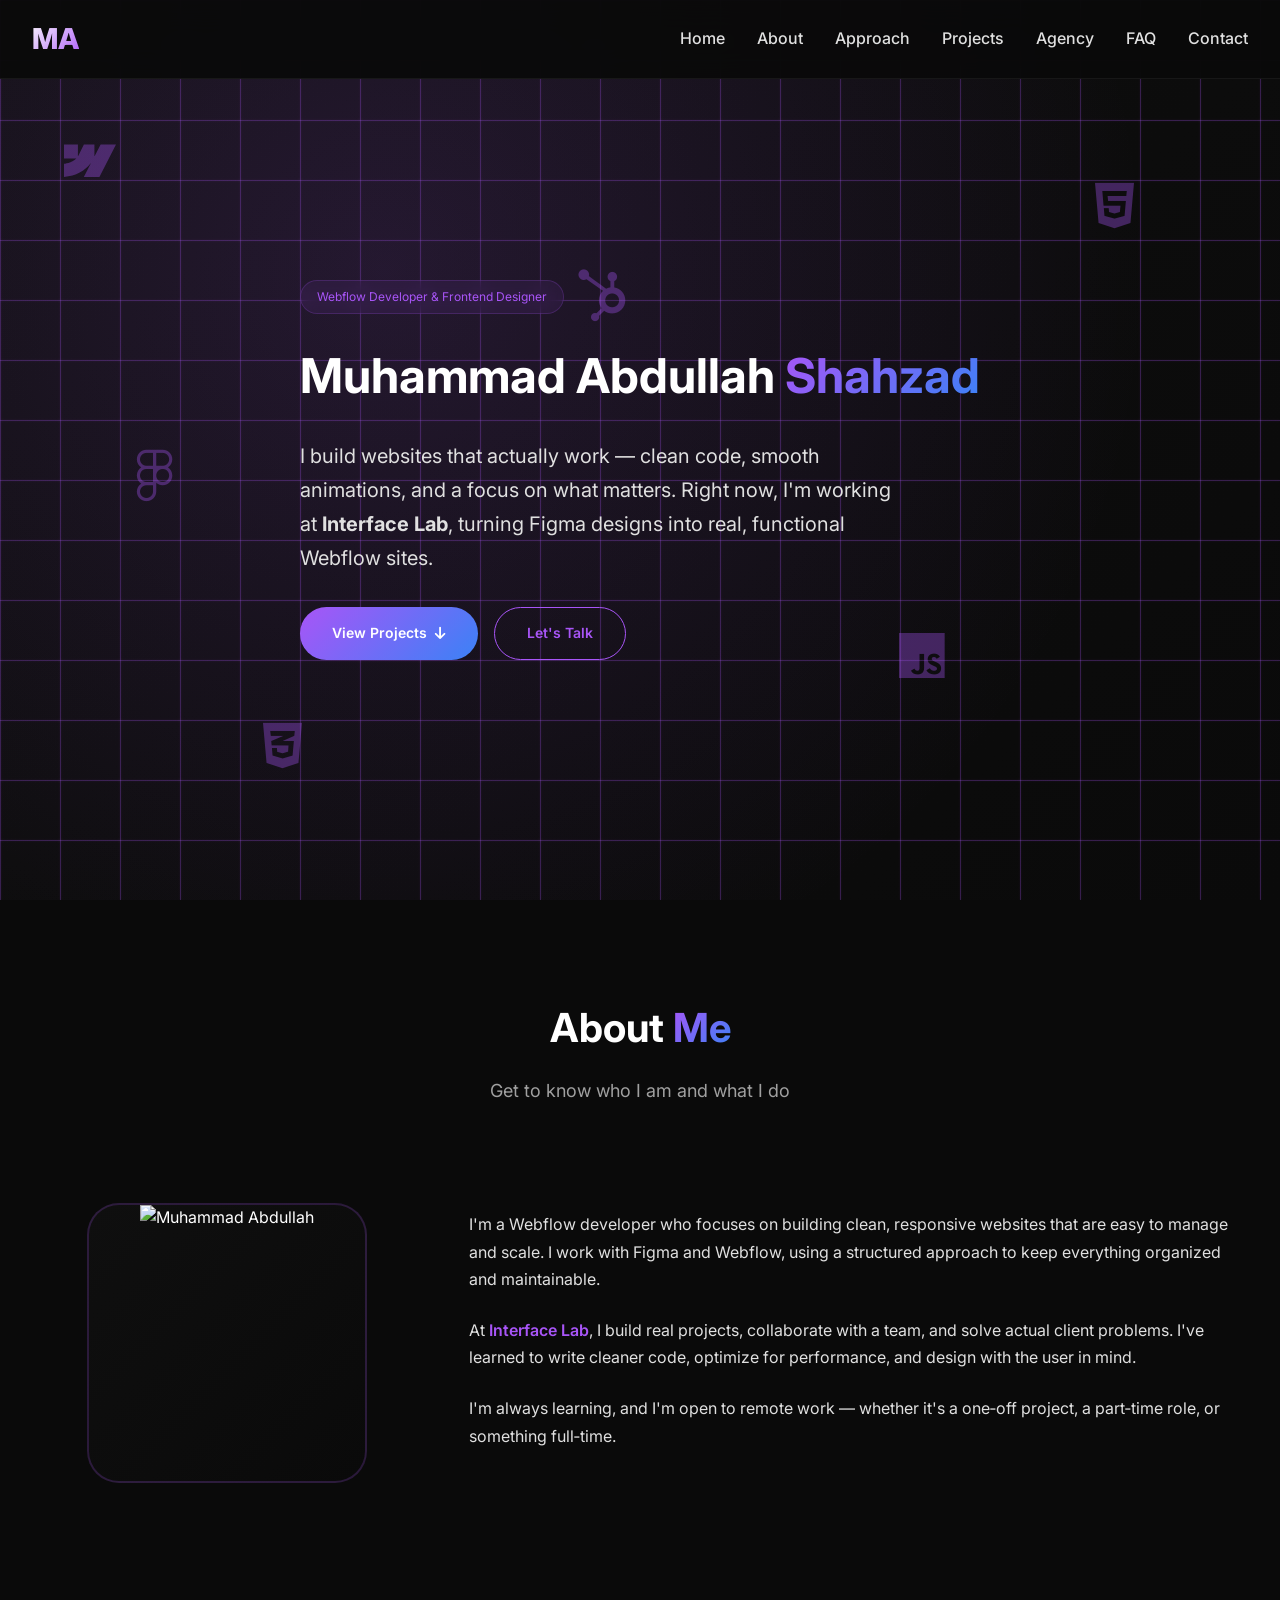
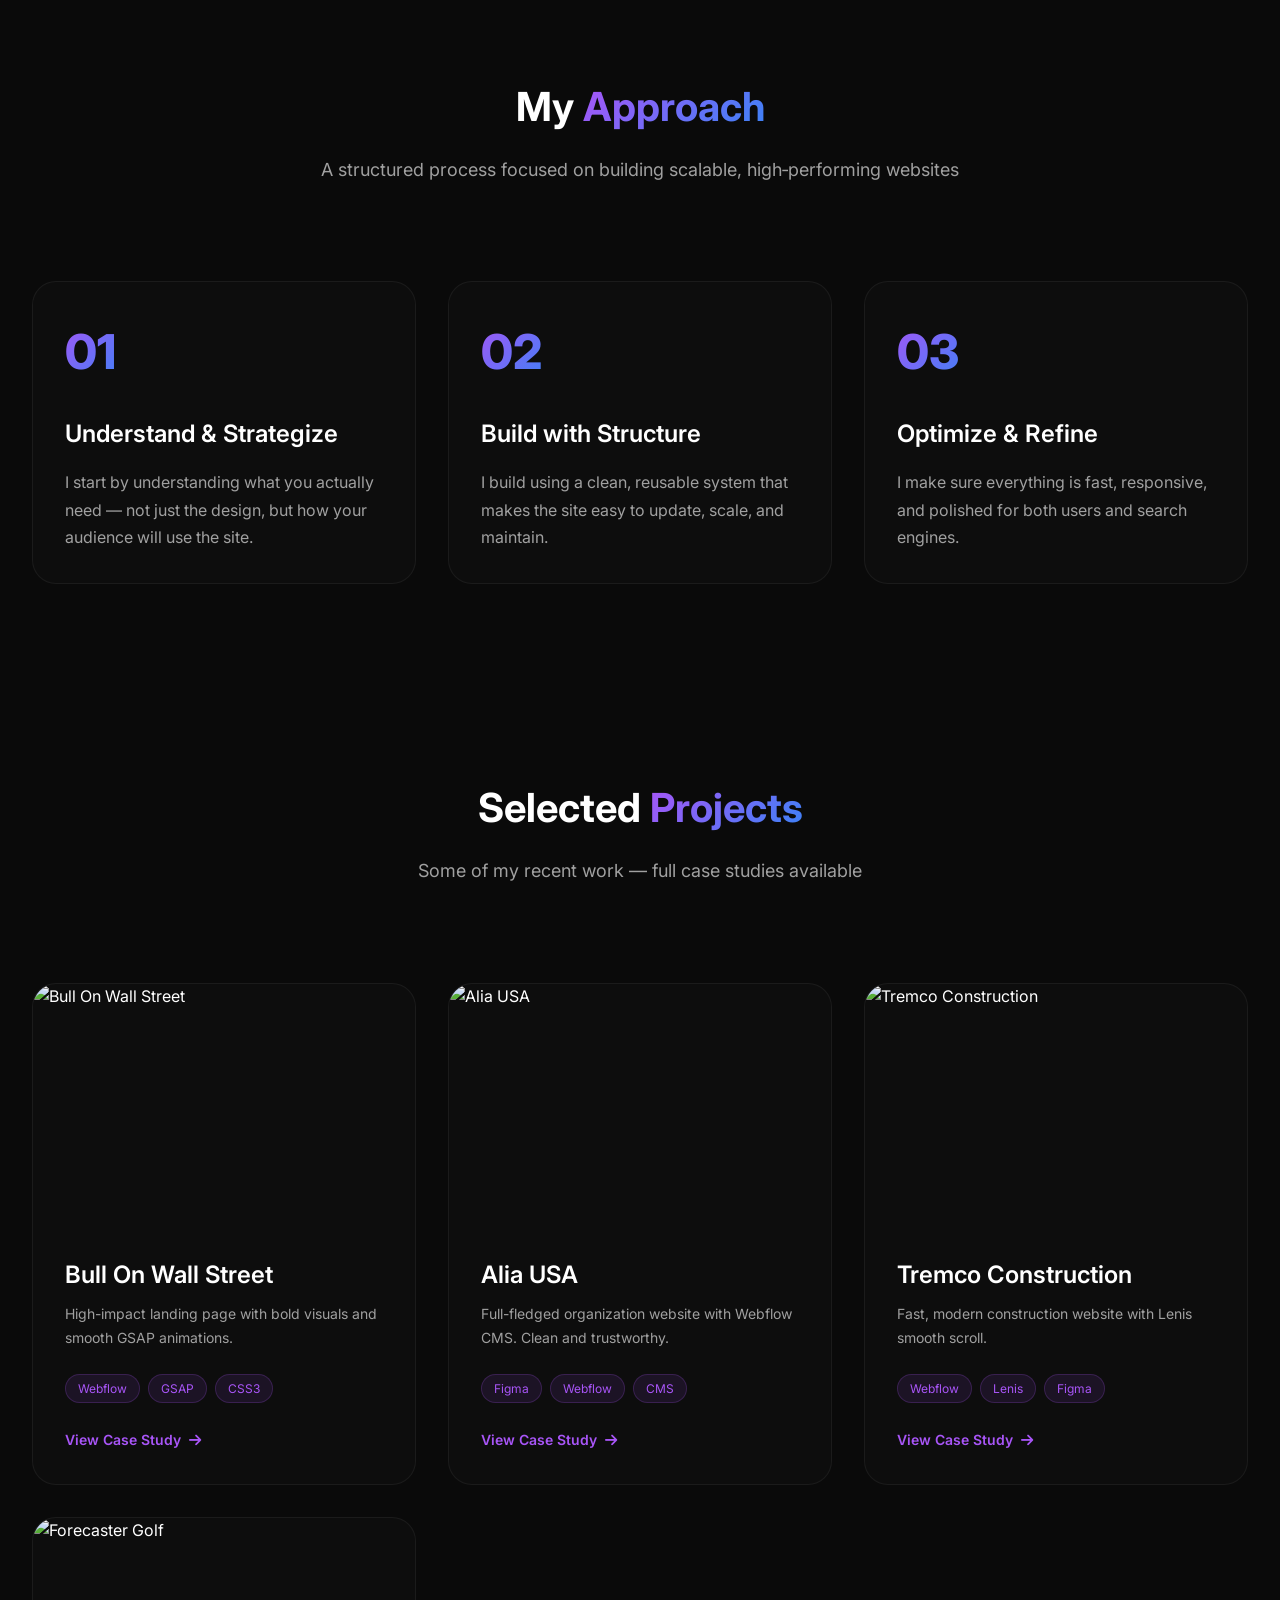
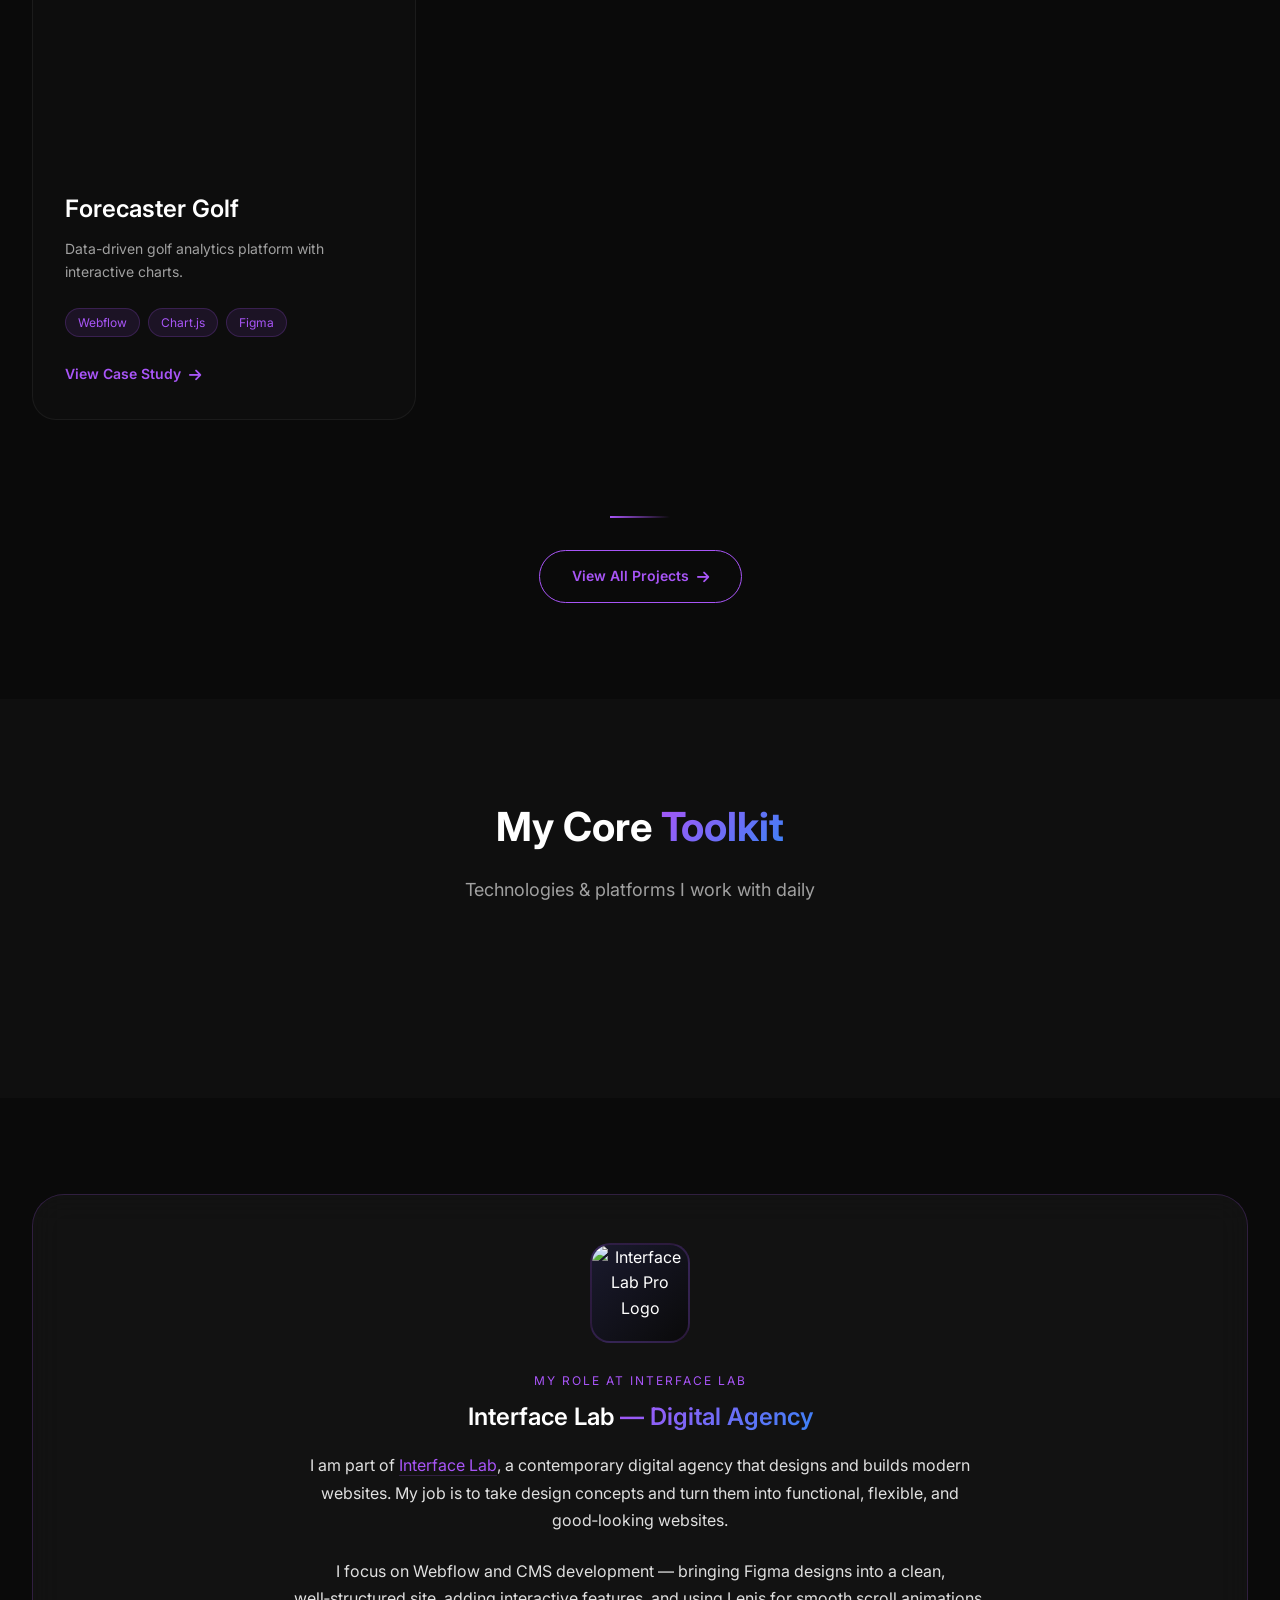
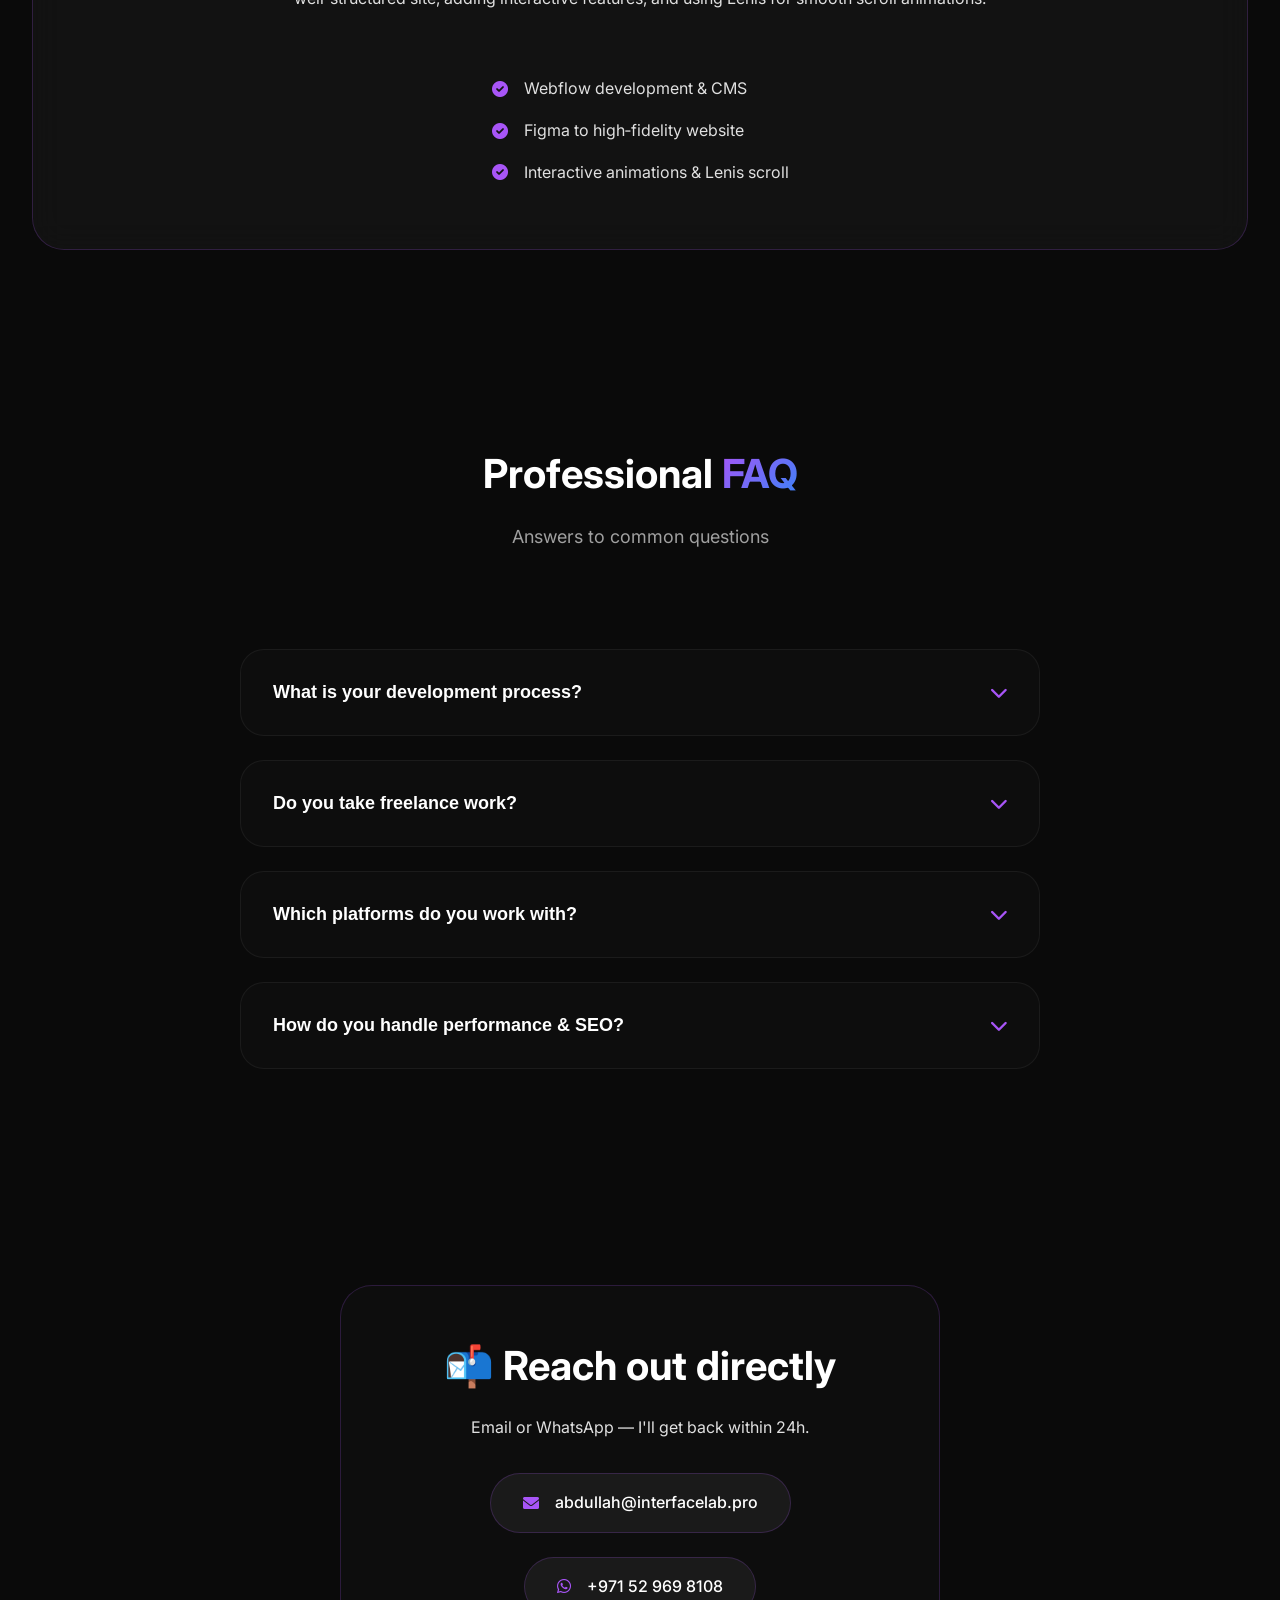
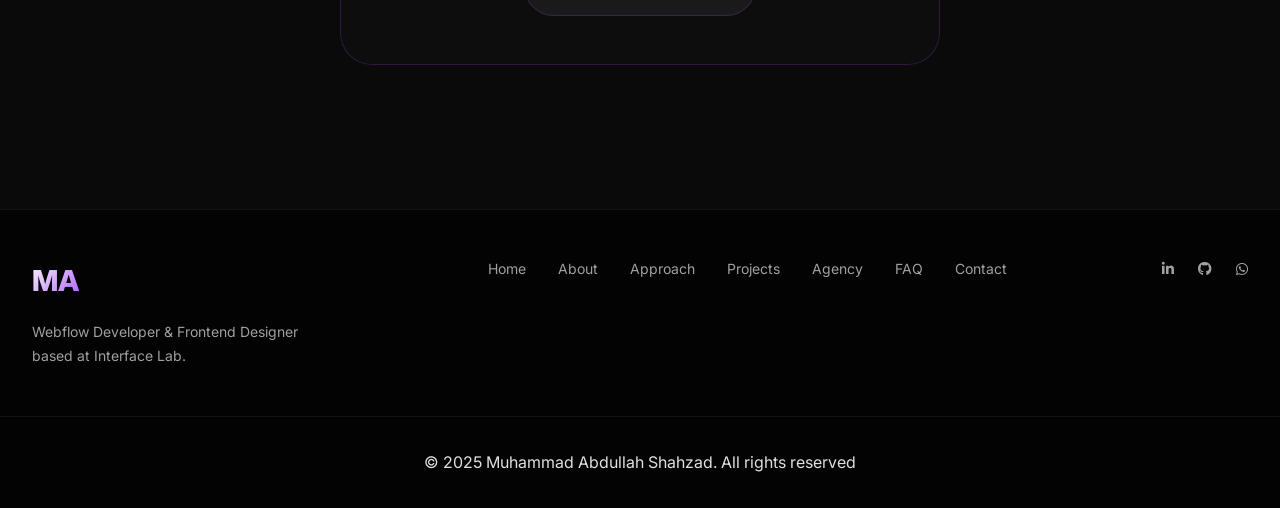
==== commit 9252e27b: "Update Tremco Construction image in index.html" ====
--- a/index.html
+++ b/index.html
@@ -79,7 +79,7 @@
             <div class="about-grid">
                 <div class="about-image">
                     <div class="image-placeholder">
-                        <img src="https://i.ibb.co/jZWygxmJ/Whats-App-Image-2026-05-05-at-4-06-00-PM.jpg" alt="Muhammad Abdullah" class="profile-photo">
+                        <img src="https://i.ibb.co/KSSvpns/Gemini-Generated-Image-uvs3r4uvs3r4uvs3.png" alt="Muhammad Abdullah" class="profile-photo">
                     </div>
                 </div>
                 <div class="about-content">
@@ -138,7 +138,7 @@
                 </a>
                 <a href="projects/tremco-construction.html" class="project-card-link">
                     <div class="project-card">
-                        <div class="project-img-container"><div class="project-img"><img src="https://i.ibb.co/Q7v3scwr/tremco.png" alt="Tremco Construction"></div></div>
+                        <div class="project-img-container"><div class="project-img"><img src="https://i.ibb.co/bRmL96cb/Screen-Shot-2026-05-15-at-16-10-24-PM.webp" alt="Tremco Construction"></div></div>
                         <div class="project-content"><h3 class="project-title">Tremco Construction</h3><p class="project-description">Fast, modern construction website with Lenis smooth scroll.</p><div class="project-tech"><span class="tech-tag">Webflow</span><span class="tech-tag">Lenis</span><span class="tech-tag">Figma</span></div><span class="view-case-btn">View Case Study <i class="fas fa-arrow-right"></i></span></div>
                     </div>
                 </a>
--- a/style.css
+++ b/style.css
@@ -1,5 +1,5 @@
 /* ========================================
-   PREMIUM PORTFOLIO CSS - FLOATING ICON FIX
+   COMPLETE PORTFOLIO CSS - MAIN + CASE STUDIES
    ======================================== */
 
 :root {
@@ -46,11 +46,7 @@
     --shadow-glow: 0 0 30px rgba(168, 85, 247, 0.08);
 }
 
-* {
-    margin: 0;
-    padding: 0;
-    box-sizing: border-box;
-}
+* { margin: 0; padding: 0; box-sizing: border-box; }
 
 body {
     font-family: 'Inter', sans-serif;
@@ -60,7 +56,6 @@
     overflow-x: hidden;
 }
 
-h1, h2, h3, p { margin: 0; }
 h1 { font-size: var(--text-5xl); font-weight: 700; margin-bottom: var(--space-md); }
 h2 { font-size: var(--text-4xl); font-weight: 700; margin-bottom: var(--space-sm); }
 h3 { font-size: var(--text-2xl); font-weight: 600; margin-bottom: var(--space-sm); }
@@ -72,7 +67,6 @@
     -webkit-background-clip: text;
     color: transparent;
 }
-
 .highlight-cyan {
     background: var(--gradient-cyan);
     background-clip: text;
@@ -85,7 +79,6 @@
     max-width: 700px;
     margin: 0 auto var(--space-3xl);
 }
-
 .section-header p {
     color: var(--text-muted);
     font-size: var(--text-lg);
@@ -96,10 +89,7 @@
     margin: 0 auto;
     padding: 0 var(--container-padding);
 }
-
-.section {
-    padding: var(--space-3xl) 0;
-}
+.section { padding: var(--space-3xl) 0; }
 
 .scroll-progress {
     position: fixed;
@@ -112,6 +102,7 @@
     transition: width 0.1s ease-out;
 }
 
+/* ========== NAVBAR ========== */
 .navbar {
     position: fixed;
     top: 0;
@@ -123,7 +114,6 @@
     padding: 1rem 0;
     border-bottom: 1px solid var(--border-light);
 }
-
 .nav-container {
     max-width: var(--container-max);
     margin: 0 auto;
@@ -132,7 +122,6 @@
     justify-content: space-between;
     align-items: center;
 }
-
 .logo {
     font-size: 1.8rem;
     font-weight: 800;
@@ -142,24 +131,14 @@
     -webkit-background-clip: text;
     color: transparent;
 }
-
-.nav-links {
-    display: flex;
-    gap: 2rem;
-}
-
+.nav-links { display: flex; gap: 2rem; }
 .nav-link {
     text-decoration: none;
     color: var(--text-secondary);
     font-weight: 500;
     transition: var(--transition-fast);
 }
-
-.nav-link:hover,
-.nav-link.active {
-    color: var(--purple);
-}
-
+.nav-link:hover, .nav-link.active { color: var(--purple); }
 .hamburger {
     display: none;
     background: none;
@@ -173,11 +152,9 @@
     align-items: center;
     justify-content: center;
 }
-
-.hamburger:hover {
-    background: rgba(168, 85, 247, 0.1);
-}
-
+.hamburger:hover { background: rgba(168, 85, 247, 0.1); }
+
+/* ========== BUTTONS ========== */
 .btn {
     display: inline-flex;
     align-items: center;
@@ -189,30 +166,26 @@
     transition: var(--transition-base);
     font-size: var(--text-sm);
 }
-
 .btn-primary {
     background: var(--gradient-primary);
     color: white;
 }
-
 .btn-primary:hover {
     transform: translateY(-2px);
     box-shadow: 0 10px 30px var(--purple-glow);
     gap: 0.75rem;
 }
-
 .btn-outline {
     border: 1px solid var(--purple);
     color: var(--purple);
     background: transparent;
 }
-
 .btn-outline:hover {
     background: rgba(168, 85, 247, 0.1);
     transform: translateY(-2px);
 }
 
-/* ========== HERO SECTION ========== */
+/* ========== HERO SECTION (HOME) ========== */
 .hero {
     position: relative;
     min-height: 100vh;
@@ -223,7 +196,6 @@
     overflow: hidden;
     isolation: isolate;
 }
-
 .hero-gradient {
     position: absolute;
     inset: 0;
@@ -231,7 +203,6 @@
     z-index: 0;
     pointer-events: none;
 }
-
 .hero-grid {
     position: absolute;
     inset: 0;
@@ -241,7 +212,6 @@
     z-index: 1;
     pointer-events: none;
 }
-
 .hero-grid-glow {
     position: absolute;
     inset: 0;
@@ -252,14 +222,12 @@
     pointer-events: none;
     filter: blur(1px);
 }
-
 .floating-icons {
     position: absolute;
     inset: 0;
     z-index: 2;
     pointer-events: none;
 }
-
 .floating-icon {
     position: absolute;
     display: flex;
@@ -270,52 +238,26 @@
     opacity: 0.35;
     animation: floatIcon 15s infinite alternate;
 }
-
-.floating-icon i {
-    font-size: 52px;
-    color: var(--purple);
-    display: block;
-    line-height: 1;
-}
-
-.floating-icon svg {
-    width: 52px;
-    height: auto;
-    display: block;
-}
-
-.floating-icon svg path {
-    fill: var(--purple);
-}
-
+.floating-icon i { font-size: 52px; color: var(--purple); display: block; line-height: 1; }
+.floating-icon svg { width: 52px; height: auto; display: block; }
+.floating-icon svg path { fill: var(--purple); }
 @keyframes floatIcon {
     100% { transform: translate(40px, -40px); opacity: 0.2; }
 }
-
-/* Positions */
 .floating-icon:nth-child(1) { top: 15%; left: 5%; animation-duration: 18s; }
 .floating-icon:nth-child(2) { top: 50%; left: 10%; animation-duration: 22s; }
 .floating-icon:nth-child(3) { top: 30%; left: 45%; animation-duration: 15s; }
 .floating-icon:nth-child(4) { top: 70%; left: 70%; animation-duration: 25s; }
 .floating-icon:nth-child(5) { top: 20%; left: 85%; animation-duration: 20s; }
 .floating-icon:nth-child(6) { top: 80%; left: 20%; animation-duration: 17s; }
-
-.hero-content {
-    position: relative;
-    z-index: 10;
-}
-
-.hero-title {
-    max-width: 800px;
-}
-
+.hero-content { position: relative; z-index: 10; }
+.hero-title { max-width: 800px; }
 .hero-desc {
     font-size: var(--text-xl);
     max-width: 600px;
     margin: var(--space-md) 0 var(--space-lg);
     color: var(--text-secondary);
 }
-
 .hero-badge {
     display: inline-block;
     background: rgba(168, 85, 247, 0.08);
@@ -327,28 +269,309 @@
     margin-bottom: var(--space-md);
     border: 1px solid var(--border-purple);
 }
-
-.hero-buttons {
-    display: flex;
-    gap: var(--space-sm);
+.hero-buttons { display: flex; gap: var(--space-sm); flex-wrap: wrap; }
+
+/* ========== CASE STUDY HERO ========== */
+.case-hero {
+    padding: 140px 0 60px;
+    background: var(--gradient-dark);
+    position: relative;
+}
+.back-link {
+    display: inline-flex;
+    align-items: center;
+    gap: 0.5rem;
+    color: var(--text-muted);
+    text-decoration: none;
+    margin-bottom: var(--space-lg);
+    transition: var(--transition-fast);
+}
+.back-link:hover { color: var(--purple); gap: 0.75rem; }
+.hero-stats {
+    display: flex;
+    gap: var(--space-xl);
     flex-wrap: wrap;
-}
-
-/* ========== ABOUT ========== */
-.about-grid {
-    display: flex;
+    margin-bottom: var(--space-lg);
+}
+.hero-stat {
+    display: flex;
+    align-items: center;
+    gap: 0.5rem;
+    color: var(--text-muted);
+}
+.hero-stat i { color: var(--purple); font-size: 1.2rem; }
+.hero-image { margin-top: var(--space-xl); }
+.hero-image img {
+    width: 100%;
+    height: auto;
+    border-radius: 1rem;
+    box-shadow: 0 20px 40px rgba(0,0,0,0.3);
+}
+
+/* ========== CASE STUDY CONTENT GRID ========== */
+.content-grid {
+    display: grid;
+    grid-template-columns: repeat(2, 1fr);
     gap: var(--space-xl);
-    align-items: center;
+}
+.content-block h2 { margin-bottom: var(--space-md); }
+
+/* ========== CARDS ========== */
+.challenge-card, .solution-card, .problem-card, .implementation-card {
+    background: var(--bg-card);
+    border-radius: var(--border-radius-lg);
+    padding: var(--space-lg);
+    border: 1px solid var(--border-light);
+    transition: var(--transition-base);
+}
+.challenge-card:hover, .solution-card:hover {
+    transform: translateY(-5px);
+    border-color: var(--purple);
+}
+.card-icon {
+    width: 60px;
+    height: 60px;
+    background: rgba(168, 85, 247, 0.1);
+    border-radius: 50%;
+    display: flex;
+    align-items: center;
+    justify-content: center;
+    margin-bottom: var(--space-md);
+}
+.card-icon i { font-size: 1.8rem; color: var(--purple); }
+
+/* ========== TECH STACK ========== */
+.tech-stack-grid {
+    display: grid;
+    grid-template-columns: repeat(auto-fit, minmax(150px, 1fr));
+    gap: var(--space-lg);
+    text-align: center;
+}
+.tech-item {
+    background: var(--bg-card);
+    padding: var(--space-lg);
+    border-radius: var(--border-radius-lg);
+    border: 1px solid var(--border-light);
+    transition: var(--transition-base);
+}
+.tech-item:hover {
+    transform: translateY(-5px);
+    border-color: var(--purple);
+}
+.tech-item i, .tech-item svg {
+    font-size: 2.5rem;
+    color: var(--purple);
+    margin-bottom: var(--space-sm);
+}
+.tech-item svg { width: 40px; height: auto; }
+.tech-item h4 { margin-bottom: var(--space-xs); }
+.tech-item p { font-size: var(--text-sm); color: var(--text-muted); }
+
+/* ========== GALLERY ========== */
+.gallery-grid {
+    display: grid;
+    grid-template-columns: repeat(auto-fit, minmax(280px, 1fr));
+    gap: var(--space-lg);
+}
+.gallery-item {
+    background: var(--bg-card);
+    border-radius: var(--border-radius-lg);
+    overflow: hidden;
+    border: 1px solid var(--border-light);
+    transition: var(--transition-base);
+}
+.gallery-item:hover {
+    transform: translateY(-5px);
+    border-color: var(--purple);
+}
+.gallery-placeholder {
+    height: 250px;
+    background: linear-gradient(135deg, #1a1a2e, #0a0a0a);
+    display: flex;
+    align-items: center;
+    justify-content: center;
+}
+.gallery-placeholder i { font-size: 4rem; color: var(--purple); opacity: 0.5; }
+.gallery-caption {
+    padding: var(--space-md);
+    text-align: center;
+    color: var(--text-muted);
+    font-size: var(--text-sm);
+}
+
+/* ========== FEATURES ========== */
+.feature-grid, .features-grid {
+    display: grid;
+    grid-template-columns: repeat(auto-fit, minmax(300px, 1fr));
+    gap: var(--space-lg);
+}
+.feature-card {
+    background: var(--bg-card);
+    border-radius: var(--border-radius-lg);
+    padding: var(--space-lg);
+    border: 1px solid var(--border-light);
+    transition: var(--transition-base);
+}
+.feature-card:hover {
+    transform: translateY(-5px);
+    border-color: var(--purple);
+}
+.feature-icon {
+    width: 50px;
+    height: 50px;
+    background: rgba(168, 85, 247, 0.1);
+    border-radius: 12px;
+    display: flex;
+    align-items: center;
+    justify-content: center;
+    margin-bottom: var(--space-md);
+}
+.feature-icon i { font-size: 1.5rem; color: var(--purple); }
+.feature-list {
+    list-style: none;
+    margin-top: var(--space-md);
+}
+.feature-list li {
+    display: flex;
+    align-items: center;
+    gap: 0.5rem;
+    margin-bottom: var(--space-xs);
+    color: var(--text-secondary);
+    font-size: var(--text-sm);
+}
+.feature-list li i { color: var(--purple); }
+
+/* ========== RESULTS ========== */
+.results-grid {
+    display: grid;
+    grid-template-columns: repeat(3, 1fr);
+    gap: var(--space-lg);
+    text-align: center;
+    margin-bottom: var(--space-xl);
+}
+.result-card {
+    background: var(--bg-card);
+    padding: var(--space-lg);
+    border-radius: var(--border-radius-lg);
+    border: 1px solid var(--border-light);
+}
+.result-number {
+    font-size: 3rem;
+    font-weight: 800;
+    background: var(--gradient-primary);
+    background-clip: text;
+    -webkit-background-clip: text;
+    color: transparent;
+    margin-bottom: var(--space-xs);
+}
+.result-label { color: var(--text-muted); font-size: var(--text-sm); }
+
+/* ========== QUOTE ========== */
+.quote-card {
+    background: var(--bg-card);
+    border-radius: var(--border-radius-lg);
+    padding: var(--space-xl);
+    text-align: center;
+    border: 1px solid var(--border-purple);
+    margin-top: var(--space-xl);
+}
+.quote-icon i { font-size: 2rem; color: var(--purple); opacity: 0.5; margin-bottom: var(--space-md); }
+.quote-text {
+    font-size: var(--text-xl);
+    font-style: italic;
+    max-width: 600px;
+    margin: 0 auto var(--space-md);
+}
+.quote-author { color: var(--purple); font-weight: 600; }
+
+/* ========== PROCESS / PRODUCT GRIDS ========== */
+.process-grid {
+    display: grid;
+    grid-template-columns: repeat(4, 1fr);
+    gap: var(--space-lg);
+    text-align: center;
+}
+.process-step {
+    background: var(--bg-card);
+    padding: var(--space-lg);
+    border-radius: var(--border-radius-lg);
+    border: 1px solid var(--border-light);
+}
+.step-number { font-size: 2rem; font-weight: 800; color: var(--purple); margin-bottom: var(--space-sm); }
+
+.product-grid {
+    display: grid;
+    grid-template-columns: repeat(3, 1fr);
+    gap: var(--space-lg);
+    text-align: center;
+}
+.product-feature {
+    background: var(--bg-card);
+    padding: var(--space-lg);
+    border-radius: var(--border-radius-lg);
+    border: 1px solid var(--border-light);
+}
+.product-icon {
+    width: 60px;
+    height: 60px;
+    background: rgba(168, 85, 247, 0.1);
+    border-radius: 50%;
+    display: flex;
+    align-items: center;
+    justify-content: center;
+    margin: 0 auto var(--space-md);
+}
+.product-icon i { font-size: 1.8rem; color: var(--purple); }
+
+/* ========== NEXT PROJECT ========== */
+.next-project {
+    text-align: center;
+    padding: var(--space-xl);
+    background: var(--bg-card);
+    border-radius: var(--border-radius-xl);
+    border: 1px solid var(--border-light);
+}
+.next-project h3 { color: var(--text-muted); font-size: var(--text-sm); margin-bottom: var(--space-xs); }
+.next-project h2 { margin-bottom: var(--space-lg); }
+.project-nav {
+    display: flex;
+    gap: var(--space-md);
     justify-content: center;
     flex-wrap: wrap;
 }
-
-.about-image {
-    flex: 1;
-    min-width: 250px;
-    text-align: center;
-}
-
+.project-nav-link {
+    display: inline-flex;
+    align-items: center;
+    gap: 0.5rem;
+    color: var(--purple);
+    text-decoration: none;
+    font-weight: 600;
+    transition: var(--transition-fast);
+}
+.project-nav-link:hover { gap: 0.75rem; }
+
+/* ========== ANIMATIONS ========== */
+.animate-fade-up {
+    opacity: 0;
+    transform: translateY(30px);
+    animation: fadeUp 0.6s ease forwards;
+}
+.delay-1 { animation-delay: 0.1s; }
+.delay-2 { animation-delay: 0.2s; }
+.delay-3 { animation-delay: 0.3s; }
+@keyframes fadeUp {
+    to { opacity: 1; transform: translateY(0); }
+}
+
+/* ========== ABOUT, APPROACH, PROJECTS (MAIN) ========== */
+.about-grid {
+    display: flex;
+    gap: var(--space-xl);
+    align-items: center;
+    justify-content: center;
+    flex-wrap: wrap;
+}
+.about-image { flex: 1; min-width: 250px; text-align: center; }
 .image-placeholder {
     width: 280px;
     height: 280px;
@@ -358,34 +581,16 @@
     border: 2px solid var(--border-purple);
     overflow: hidden;
 }
-
-.image-placeholder img,
-.profile-photo {
-    width: 100%;
-    height: 100%;
-    object-fit: cover;
-}
-
-.about-content {
-    flex: 2;
-}
-
-.about-content p {
-    margin-bottom: var(--space-md);
-}
-
-.about-highlight {
-    color: var(--purple);
-    font-weight: 600;
-}
-
-/* ========== APPROACH ========== */
+.image-placeholder img, .profile-photo { width: 100%; height: 100%; object-fit: cover; }
+.about-content { flex: 2; }
+.about-content p { margin-bottom: var(--space-md); }
+.about-highlight { color: var(--purple); font-weight: 600; }
+
 .approach-grid {
     display: grid;
     grid-template-columns: repeat(3, 1fr);
     gap: var(--space-lg);
 }
-
 .approach-card {
     background: var(--bg-card);
     border-radius: var(--border-radius-lg);
@@ -393,12 +598,10 @@
     border: 1px solid var(--border-light);
     transition: var(--transition-base);
 }
-
 .approach-card:hover {
     transform: translateY(-6px);
     border-color: var(--purple);
 }
-
 .approach-step {
     font-size: 3rem;
     font-weight: 800;
@@ -409,23 +612,19 @@
     margin-bottom: var(--space-md);
     display: inline-block;
 }
-
 .approach-card p { color: var(--text-muted); }
 
-/* ========== PROJECTS ========== */
 .projects-grid {
     display: grid;
     grid-template-columns: repeat(auto-fill, minmax(340px, 1fr));
     gap: var(--space-lg);
 }
-
 .project-card-link {
     text-decoration: none;
     color: inherit;
     display: block;
     height: 100%;
 }
-
 .project-card {
     background: var(--bg-card);
     border-radius: var(--border-radius-lg);
@@ -434,61 +633,33 @@
     transition: var(--transition-base);
     height: 100%;
 }
-
 .project-card:hover {
     transform: translateY(-8px);
     border-color: var(--purple);
     box-shadow: var(--shadow-glow);
 }
-
-.project-img-container {
-    overflow: hidden;
-    height: 240px;
-}
-
-.project-img {
-    width: 100%;
-    height: 100%;
-    transition: transform 0.5s ease;
-}
-
-.project-card:hover .project-img {
-    transform: scale(1.05);
-}
-
-.project-img img {
-    width: 100%;
-    height: 100%;
-    object-fit: cover;
-}
-
-.project-content {
-    padding: var(--space-lg);
-}
-
+.project-img-container { overflow: hidden; height: 240px; }
+.project-img { width: 100%; height: 100%; transition: transform 0.5s ease; }
+.project-card:hover .project-img { transform: scale(1.05); }
+.project-img img { width: 100%; height: 100%; object-fit: cover; }
+.project-content { padding: var(--space-lg); }
 .project-title {
     font-size: var(--text-2xl);
     margin-bottom: var(--space-xs);
     transition: var(--transition-fast);
 }
-
-.project-card:hover .project-title {
-    color: var(--purple);
-}
-
+.project-card:hover .project-title { color: var(--purple); }
 .project-description {
     color: var(--text-muted);
     margin-bottom: var(--space-md);
     font-size: var(--text-sm);
 }
-
 .project-tech {
     display: flex;
     flex-wrap: wrap;
     gap: var(--space-xs);
     margin-bottom: var(--space-md);
 }
-
 .tech-tag {
     background: rgba(168, 85, 247, 0.1);
     padding: 0.25rem 0.75rem;
@@ -497,7 +668,6 @@
     color: var(--purple);
     border: 1px solid var(--border-purple);
 }
-
 .view-case-btn {
     display: inline-flex;
     align-items: center;
@@ -507,17 +677,12 @@
     font-size: var(--text-sm);
     transition: var(--transition-fast);
 }
-
-.project-card:hover .view-case-btn {
-    gap: 0.75rem;
-}
-
+.project-card:hover .view-case-btn { gap: 0.75rem; }
 .view-all-projects {
     text-align: center;
     margin-top: 4rem;
     padding-top: 2rem;
 }
-
 .view-all-projects::before {
     content: '';
     display: block;
@@ -527,29 +692,20 @@
     margin: 0 auto 2rem;
 }
 
-/* ========== STATS ========== */
+/* ========== STATS SECTION (PROJECTS PAGE) ========== */
 .stats-section {
     padding: var(--space-2xl) 0;
     background: var(--bg-secondary);
 }
-
 .stats-grid {
     display: grid;
     grid-template-columns: repeat(4, 1fr);
     gap: var(--space-lg);
     text-align: center;
 }
-
-.stat-item h3 {
-    font-size: 2.5rem;
-    margin-bottom: var(--space-xs);
-}
-
-/* ========== CTA ========== */
-.cta-section {
-    padding: var(--space-2xl) 0;
-}
-
+.stat-item h3 { font-size: 2.5rem; margin-bottom: var(--space-xs); }
+
+.cta-section { padding: var(--space-2xl) 0; }
 .cta-card {
     background: var(--gradient-primary);
     border-radius: var(--border-radius-xl);
@@ -557,22 +713,17 @@
     text-align: center;
     color: white;
 }
-
-.cta-card h2 {
-    color: white;
-}
-
+.cta-card h2 { color: white; }
 .cta-card .btn-primary {
     background: white;
     color: var(--purple);
 }
-
 .cta-card .btn-primary:hover {
     transform: translateY(-2px);
     box-shadow: 0 10px 30px rgba(0,0,0,0.2);
 }
 
-/* ========== AGENCY ========== */
+/* ========== AGENCY SECTION ========== */
 .agency-card {
     background: rgba(20, 20, 20, 0.8);
     backdrop-filter: blur(16px);
@@ -582,17 +733,15 @@
     border: 1px solid var(--border-purple);
     transition: var(--transition-base);
 }
-
 .agency-card:hover {
     transform: translateY(-5px);
     border-color: var(--purple);
 }
-
 .agency-logo {
     width: 100px;
     height: 100px;
     margin: 0 auto var(--space-md);
-    border-radius: 50%;
+    border-radius: 20px;
     overflow: hidden;
     background: linear-gradient(135deg, #1a1a2e, #0a0a0a);
     border: 2px solid var(--border-purple);
@@ -600,13 +749,7 @@
     align-items: center;
     justify-content: center;
 }
-
-.agency-logo img {
-    width: 100%;
-    height: 100%;
-    object-fit: cover;
-}
-
+.agency-logo img { width: 100%; height: 100%; object-fit: cover; }
 .agency-logo .logo-fallback {
     width: 100%;
     height: 100%;
@@ -618,7 +761,6 @@
     font-weight: 800;
     font-size: 1.5rem;
 }
-
 .agency-label {
     font-size: var(--text-xs);
     text-transform: uppercase;
@@ -627,27 +769,23 @@
     display: inline-block;
     margin-bottom: var(--space-xs);
 }
-
 .agency-info p {
     max-width: 700px;
     margin-left: auto;
     margin-right: auto;
     margin-bottom: var(--space-md);
 }
-
 .agency-link {
     color: var(--purple);
     text-decoration: none;
     border-bottom: 1px solid var(--border-purple);
 }
-
 .agency-list {
     list-style: none;
     display: inline-block;
     text-align: left;
     margin-top: var(--space-md);
 }
-
 .agency-list li {
     margin: var(--space-sm) 0;
     display: flex;
@@ -655,10 +793,7 @@
     gap: var(--space-sm);
     color: var(--text-secondary);
 }
-
-.agency-list li i {
-    color: var(--purple);
-}
+.agency-list li i { color: var(--purple); }
 
 /* ========== MARQUEE ========== */
 .tools-section {
@@ -666,19 +801,16 @@
     background: var(--bg-secondary);
     padding-bottom: var(--space-3xl);
 }
-
 .marquee-container {
     width: 100%;
     overflow: hidden;
 }
-
 .marquee-track {
     display: flex;
     width: max-content;
     will-change: transform;
     gap: 1rem;
 }
-
 .tool-item {
     display: inline-flex;
     align-items: center;
@@ -693,32 +825,16 @@
     color: var(--text-primary);
     transition: var(--transition-fast);
 }
-
 .tool-item:hover {
     border-color: var(--purple);
     transform: translateY(-2px);
 }
-
-.tool-item i {
-    font-size: 1.3rem;
-    color: var(--purple);
-}
-
-.tool-item svg {
-    width: 24px;
-    height: auto;
-}
-
-.tool-item svg path {
-    fill: var(--purple);
-}
+.tool-item i { font-size: 1.3rem; color: var(--purple); }
+.tool-item svg { width: 24px; height: auto; }
+.tool-item svg path { fill: var(--purple); }
 
 /* ========== FAQ ========== */
-.faq-grid {
-    max-width: 800px;
-    margin: 0 auto;
-}
-
+.faq-grid { max-width: 800px; margin: 0 auto; }
 .faq-item {
     background: var(--bg-card);
     margin-bottom: var(--space-md);
@@ -726,7 +842,6 @@
     overflow: hidden;
     border: 1px solid var(--border-light);
 }
-
 .faq-question {
     width: 100%;
     background: none;
@@ -741,16 +856,11 @@
     align-items: center;
     cursor: pointer;
 }
-
 .faq-question i {
     transition: transform 0.3s ease;
     color: var(--purple);
 }
-
-.faq-item.active .faq-question i {
-    transform: rotate(180deg);
-}
-
+.faq-item.active .faq-question i { transform: rotate(180deg); }
 .faq-answer {
     max-height: 0;
     overflow: hidden;
@@ -758,7 +868,6 @@
     padding: 0 var(--space-lg);
     color: var(--text-muted);
 }
-
 .faq-item.active .faq-answer {
     max-height: 300px;
     padding: 0 var(--space-lg) var(--space-lg);
@@ -774,7 +883,6 @@
     text-align: center;
     border: 1px solid var(--border-purple);
 }
-
 .contact-options {
     display: flex;
     flex-wrap: wrap;
@@ -782,7 +890,6 @@
     gap: var(--space-md);
     margin-top: var(--space-lg);
 }
-
 .contact-item {
     background: #1a1a1a;
     padding: 1rem 2rem;
@@ -797,32 +904,21 @@
     text-decoration: none;
     color: white;
 }
-
-.contact-item i {
-    color: var(--purple);
-}
-
+.contact-item i { color: var(--purple); }
 .contact-item:hover {
     transform: translateY(-3px);
     border-color: var(--purple);
     background: rgba(168, 85, 247, 0.1);
 }
 
-/* ========== PAGE HERO ========== */
+/* ========== PAGE HERO (PROJECTS PAGE) ========== */
 .page-hero {
     padding: 140px 0 60px;
     text-align: center;
     background: var(--gradient-dark);
 }
-
-.page-hero .hero-badge {
-    margin-bottom: var(--space-md);
-}
-
-.page-hero h1 {
-    margin-bottom: var(--space-md);
-}
-
+.page-hero .hero-badge { margin-bottom: var(--space-md); }
+.page-hero h1 { margin-bottom: var(--space-md); }
 .page-hero p {
     max-width: 600px;
     margin: 0 auto;
@@ -836,53 +932,32 @@
     border-top: 1px solid var(--border-light);
     margin-top: var(--space-xl);
 }
-
 .footer .container {
     display: flex;
     flex-wrap: wrap;
     justify-content: space-between;
     gap: var(--space-lg);
 }
-
-.footer-brand {
-    max-width: 300px;
-}
-
-.footer-brand .logo {
-    display: inline-block;
-    margin-bottom: var(--space-sm);
-}
-
-.footer-brand p {
-    color: var(--text-muted);
-    font-size: var(--text-sm);
-}
-
+.footer-brand { max-width: 300px; }
+.footer-brand .logo { display: inline-block; margin-bottom: var(--space-sm); }
+.footer-brand p { color: var(--text-muted); font-size: var(--text-sm); }
 .footer-links {
     display: flex;
     gap: var(--space-lg);
     flex-wrap: wrap;
 }
-
-.footer-links a,
-.footer-social a {
+.footer-links a, .footer-social a {
     color: var(--text-muted);
     text-decoration: none;
     transition: var(--transition-fast);
     font-size: var(--text-sm);
 }
-
-.footer-links a:hover,
-.footer-social a:hover {
-    color: var(--purple);
-}
-
+.footer-links a:hover, .footer-social a:hover { color: var(--purple); }
 .footer-social {
     display: flex;
     gap: var(--space-md);
     font-size: 1.3rem;
 }
-
 .footer-bottom {
     text-align: center;
     margin-top: var(--space-xl);
@@ -892,13 +967,12 @@
     color: var(--text-muted);
 }
 
-/* ========== ANIMATIONS ========== */
+/* ========== FADE-UP SCROLL REVEAL ========== */
 .fade-up {
     opacity: 0;
     transform: translateY(30px);
     transition: opacity 0.8s ease, transform 0.8s ease;
 }
-
 .fade-up.visible {
     opacity: 1;
     transform: translateY(0);
@@ -910,6 +984,9 @@
         --container-padding: 1.5rem;
         --text-5xl: 2.5rem;
         --text-4xl: 2rem;
+    }
+    .process-grid, .product-grid {
+        grid-template-columns: repeat(2, 1fr);
     }
 }
 
@@ -922,7 +999,6 @@
         --text-4xl: 1.8rem;
         --text-3xl: 1.5rem;
     }
-    
     .nav-links {
         position: fixed;
         top: 70px;
@@ -938,89 +1014,40 @@
         transition: left 0.3s ease;
         z-index: 999;
     }
+    .nav-links.active { left: 0; }
+    .hamburger { display: flex; }
     
-    .nav-links.active {
-        left: 0;
-    }
-    
-    .hamburger {
-        display: flex;
-    }
-    
-    .approach-grid,
-    .projects-grid,
-    .stats-grid {
+    /* Grids */
+    .approach-grid, .projects-grid, .content-grid, .process-grid, .product-grid, .results-grid, .stats-grid {
         grid-template-columns: 1fr;
         gap: var(--space-md);
     }
+    .tech-stack-grid { grid-template-columns: repeat(2, 1fr); }
+    .feature-grid, .features-grid { grid-template-columns: 1fr; }
+    .gallery-grid { grid-template-columns: 1fr; }
+    .about-grid { flex-direction: column; text-align: center; }
+    .image-placeholder { width: 200px; height: 200px; }
     
-    .about-grid {
-        flex-direction: column;
-        text-align: center;
-    }
+    .hero { padding: 100px 0 60px; }
+    .hero-title { font-size: 2rem; }
+    .hero-desc { font-size: var(--text-base); }
+    .hero-buttons { flex-direction: column; }
+    .hero-buttons .btn { width: 100%; justify-content: center; }
+    .hero-stats { justify-content: center; }
+    .case-hero { padding: 120px 0 40px; }
+    .hero-title, .hero-description { font-size: 2rem; }
     
-    .image-placeholder {
-        width: 200px;
-        height: 200px;
-    }
+    .contact-options { flex-direction: column; align-items: center; }
+    .contact-item { width: 100%; justify-content: center; }
+    .footer .container { flex-direction: column; text-align: center; align-items: center; }
+    .footer-links { justify-content: center; }
+    .stats-grid { grid-template-columns: repeat(2, 1fr); }
+    .results-grid { grid-template-columns: 1fr; }
     
-    .hero {
-        padding: 100px 0 60px;
-    }
-    
-    .hero-title {
-        font-size: 2rem;
-    }
-    
-    .hero-desc {
-        font-size: var(--text-base);
-    }
-    
-    .hero-buttons {
-        flex-direction: column;
-    }
-    
-    .hero-buttons .btn {
-        width: 100%;
-        justify-content: center;
-    }
-    
-    .contact-options {
-        flex-direction: column;
-        align-items: center;
-    }
-    
-    .contact-item {
-        width: 100%;
-        justify-content: center;
-    }
-    
-    .footer .container {
-        flex-direction: column;
-        text-align: center;
-        align-items: center;
-    }
-    
-    .footer-links {
-        justify-content: center;
-    }
-    
-    .stats-grid {
-        grid-template-columns: repeat(2, 1fr);
-    }
-    
-    /* Floating icons mobile - smaller but uniform */
-    .floating-icon {
-        width: 36px !important;
-        height: 36px !important;
-    }
-    .floating-icon i {
-        font-size: 36px !important;
-    }
-    .floating-icon svg {
-        width: 36px !important;
-    }
-    
+    /* Floating icons mobile */
+    .floating-icon { width: 36px !important; height: 36px !important; }
+    .floating-icon i { font-size: 36px !important; }
+    .floating-icon svg { width: 36px !important; }
     .floating-icon:nth-child(1) { top: 10%; left: 2%; }
     .floating-icon:nth-child(2) { top: 45%; left: 8%; }
     .floating-icon:nth-child(3) { top: 25%; left: auto; right: 10%; }
@@ -1028,42 +1055,22 @@
     .floating-icon:nth-child(5) { top: 80%; left: 15%; }
     .floating-icon:nth-child(6) { top: 15%; left: auto; right: 20%; display: flex; }
     
-    .tool-item {
-        padding: 0.6rem 1.2rem;
-        font-size: 0.875rem;
-    }
-    .tool-item i {
-        font-size: 1rem;
-    }
-    .tool-item svg {
-        width: 18px;
-    }
+    .tool-item { padding: 0.6rem 1.2rem; font-size: 0.875rem; }
+    .tool-item i { font-size: 1rem; }
+    .tool-item svg { width: 18px; }
 }
 
 @media (max-width: 640px) {
-    .project-img-container {
-        height: 200px;
-    }
-    .project-content {
-        padding: var(--space-md);
-    }
-    .view-all-projects {
-        margin-top: 2rem;
-    }
-    .result-number {
-        font-size: 2rem;
-    }
+    .project-img-container { height: 200px; }
+    .project-content { padding: var(--space-md); }
+    .view-all-projects { margin-top: 2rem; }
+    .result-number { font-size: 2rem; }
+    .quote-text { font-size: var(--text-base); }
+    .tech-stack-grid { grid-template-columns: 1fr; }
 }
 
 @media (max-width: 480px) {
-    .agency-logo {
-        width: 70px;
-        height: 70px;
-    }
-    .stats-grid {
-        grid-template-columns: 1fr;
-    }
-    .stat-item h3 {
-        font-size: 2rem;
-    }
-}
+    .agency-logo { width: 70px; height: 70px; }
+    .stats-grid { grid-template-columns: 1fr; }
+    .stat-item h3 { font-size: 2rem; }
+}
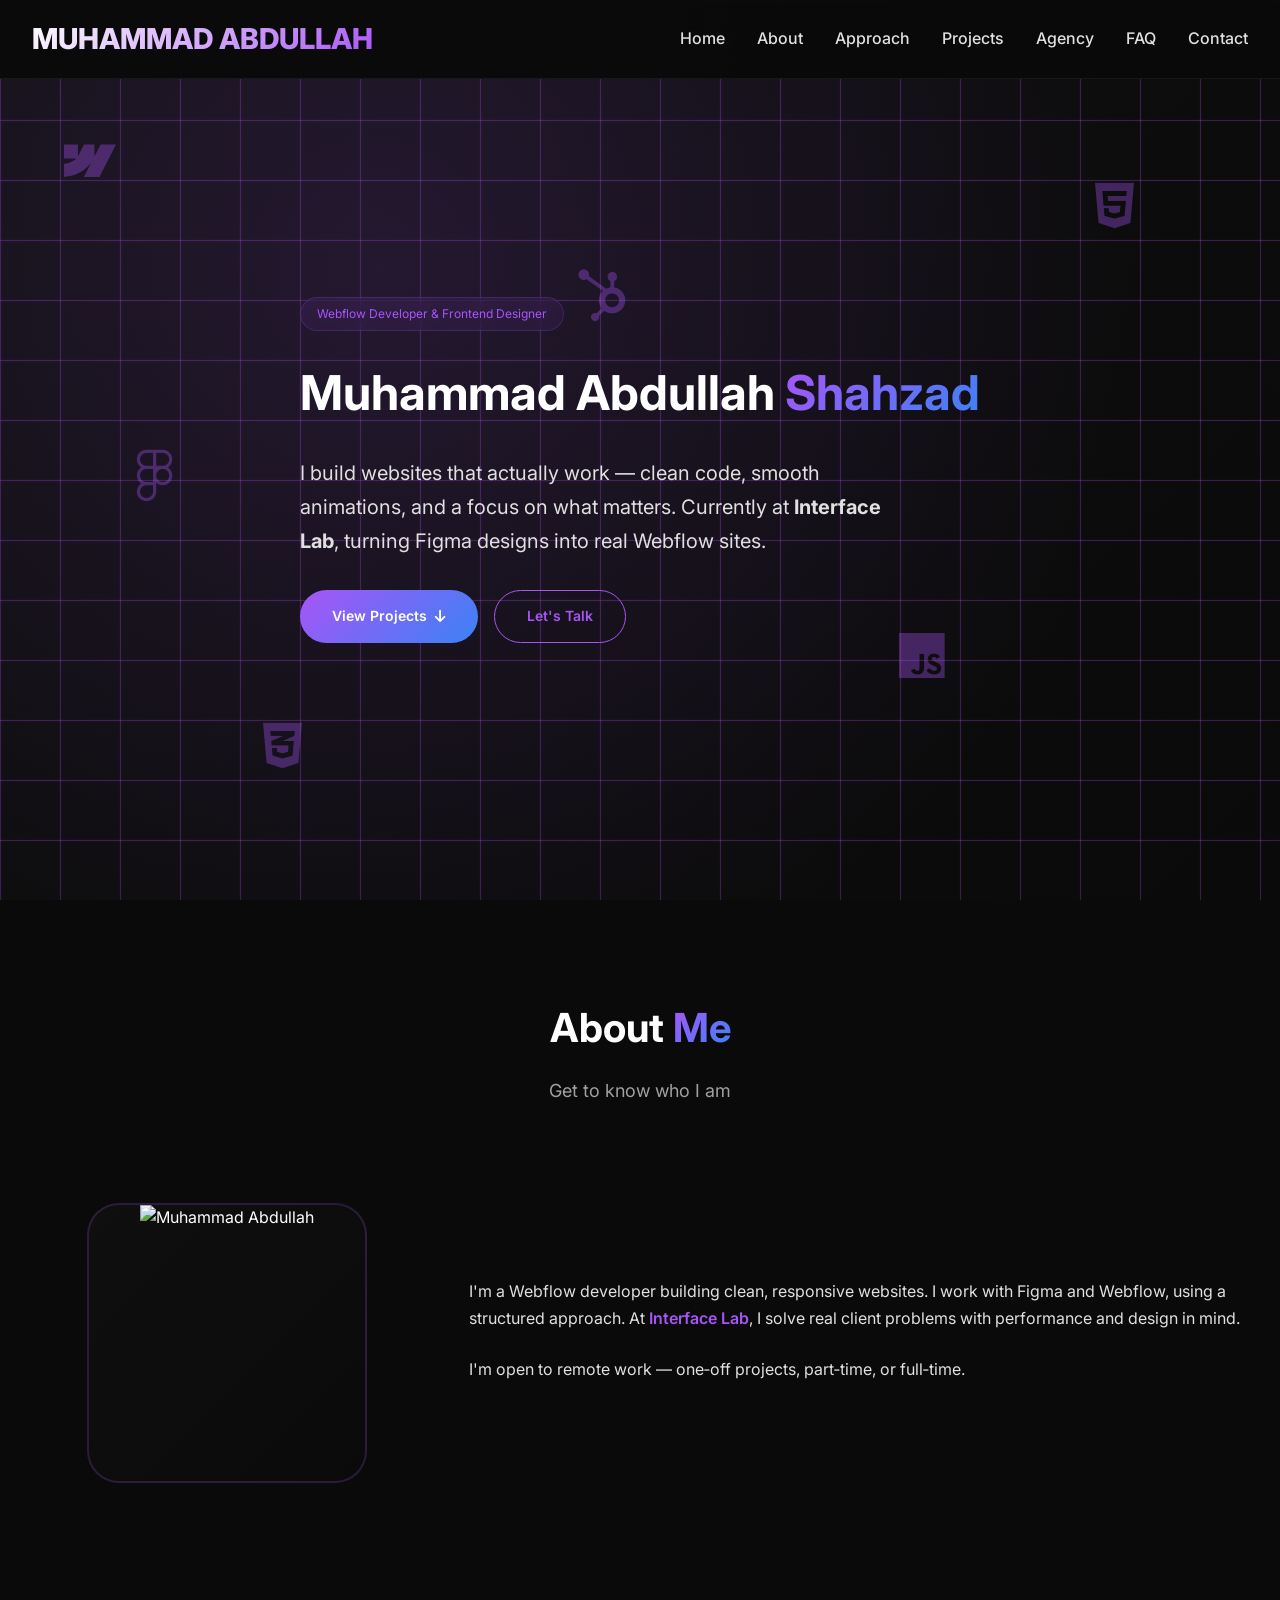
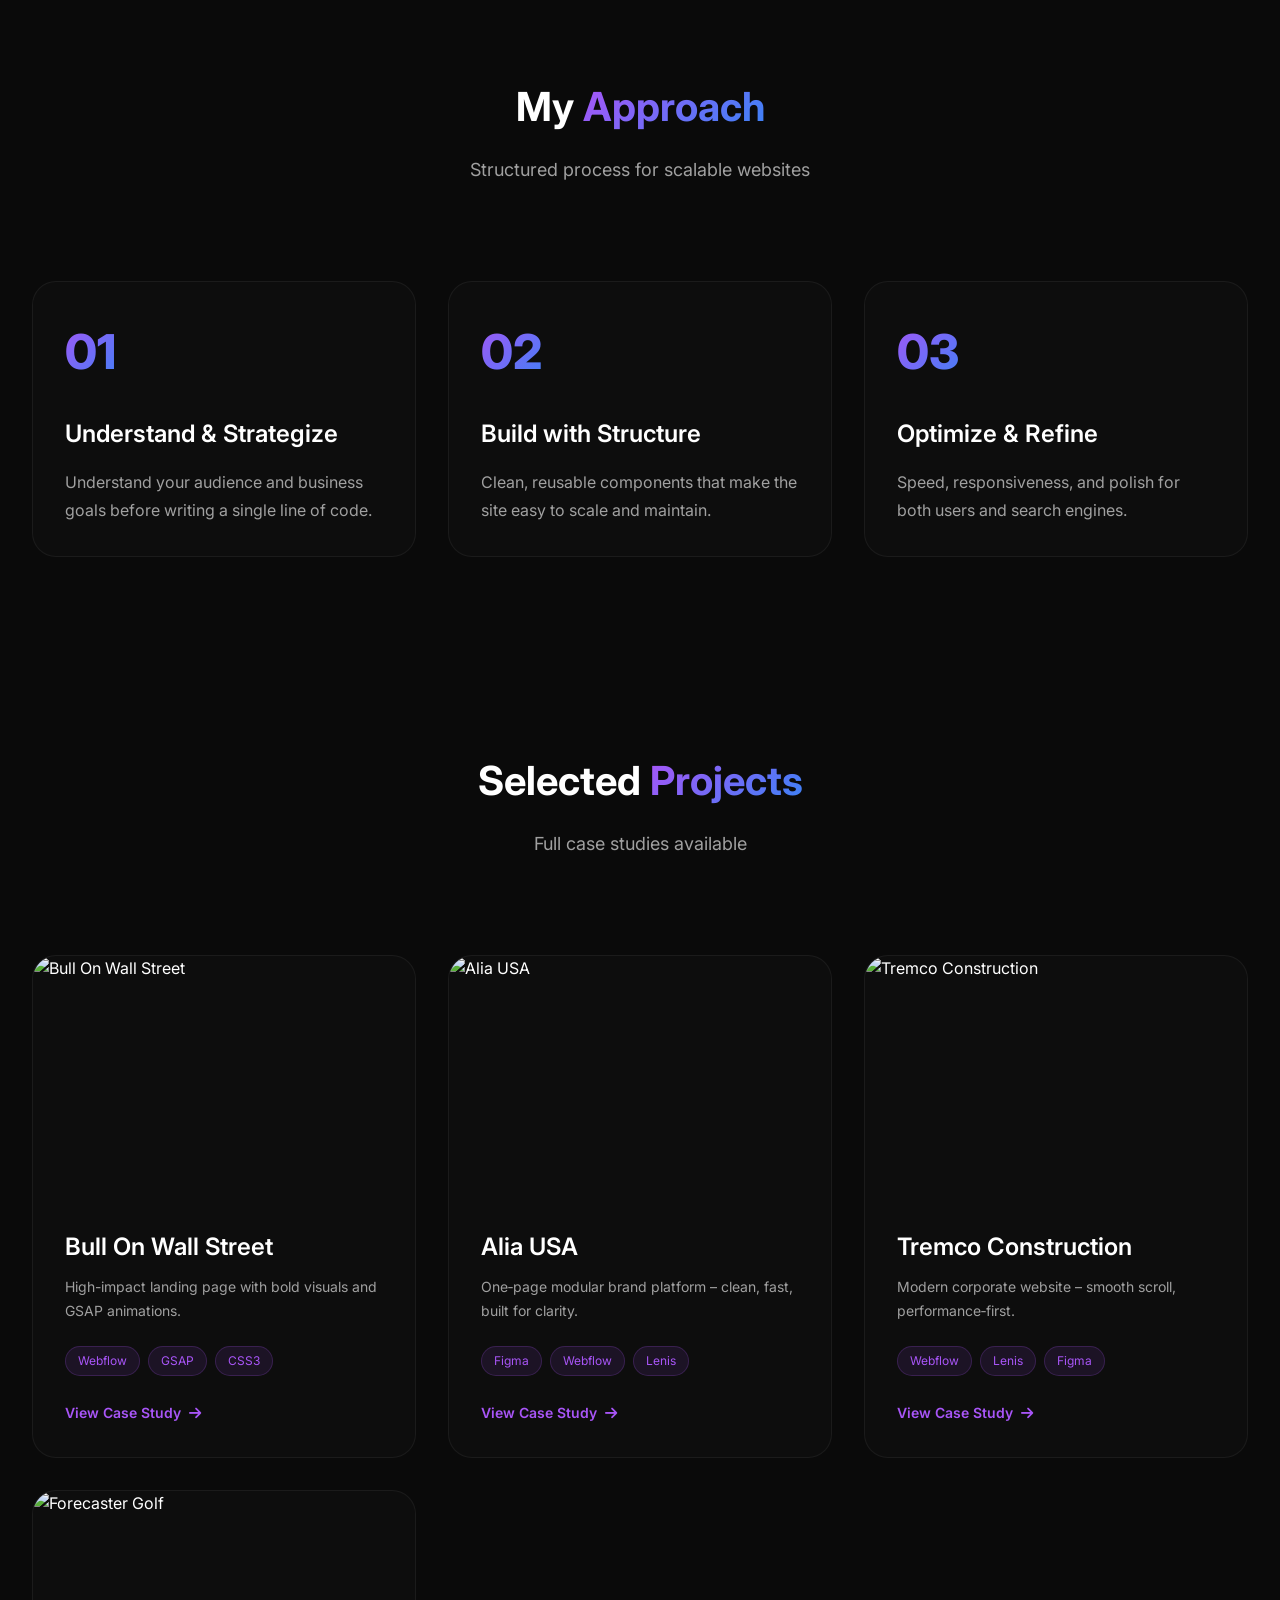
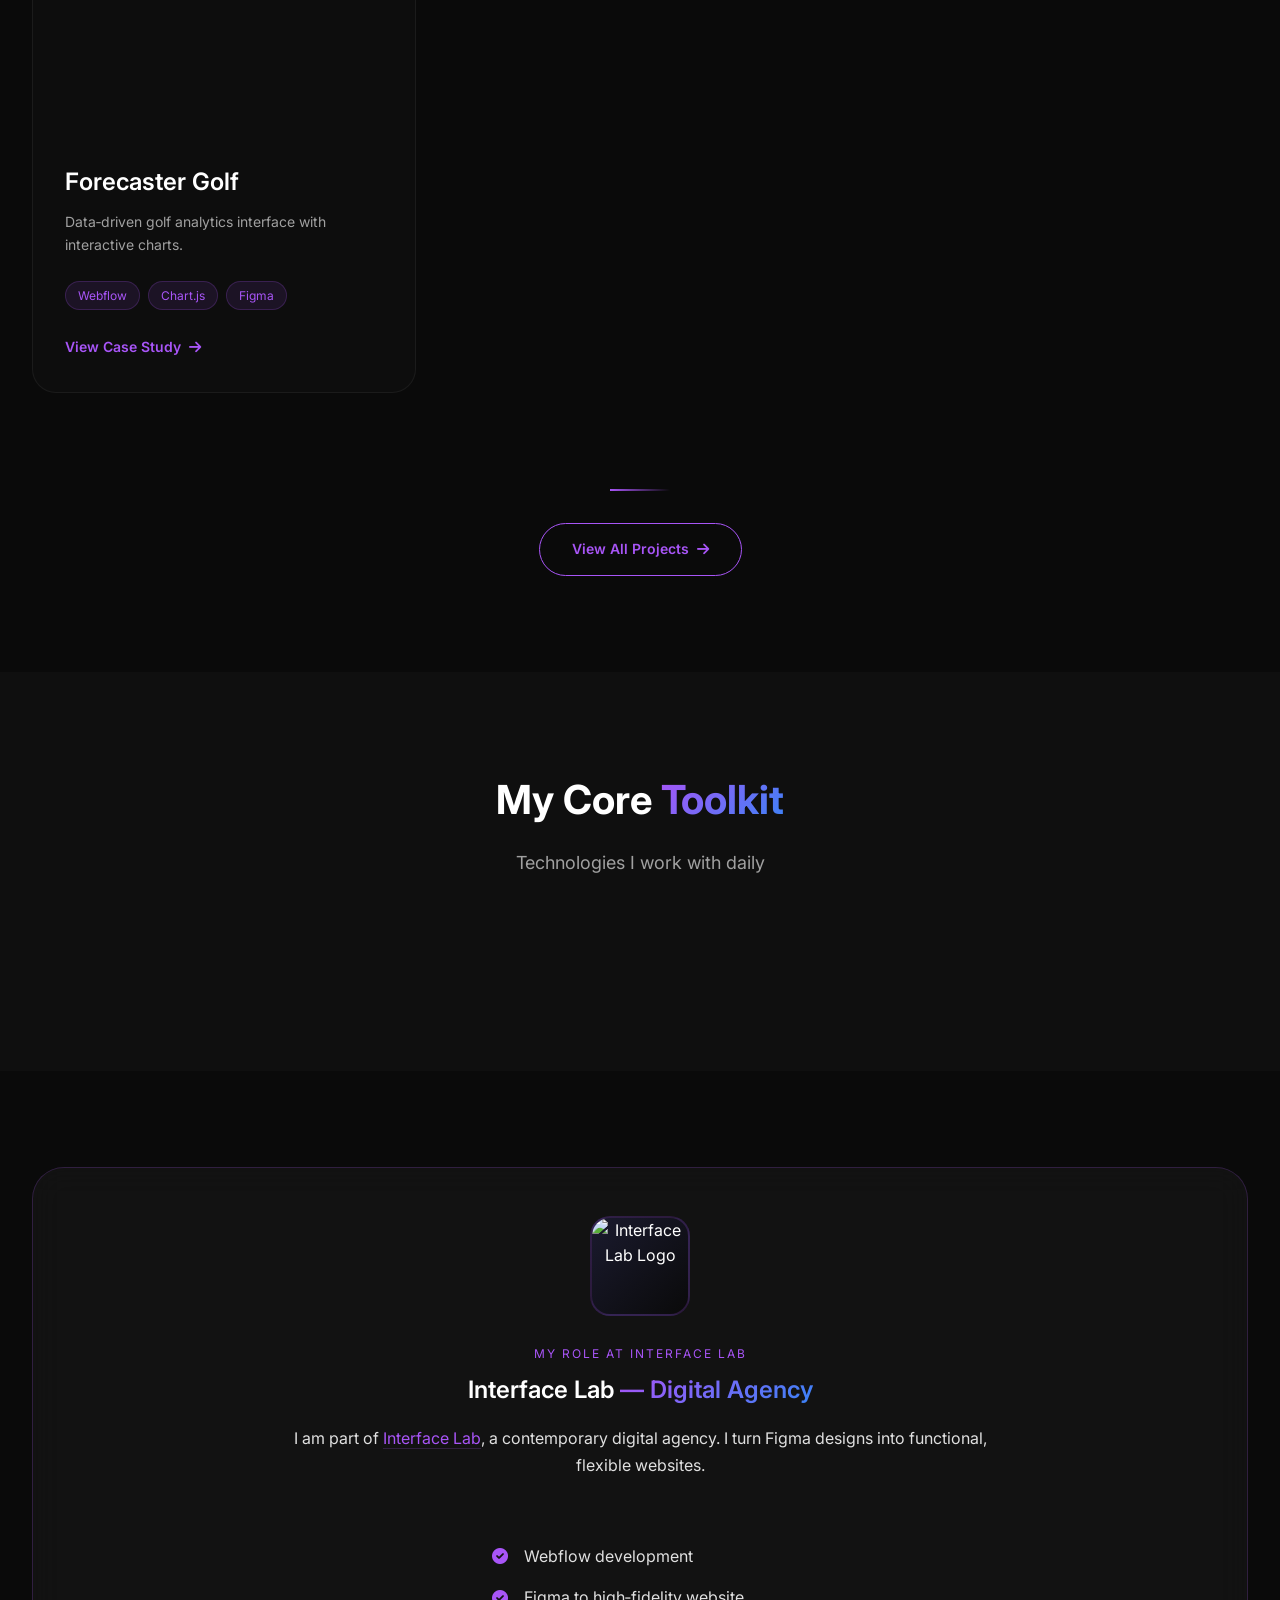
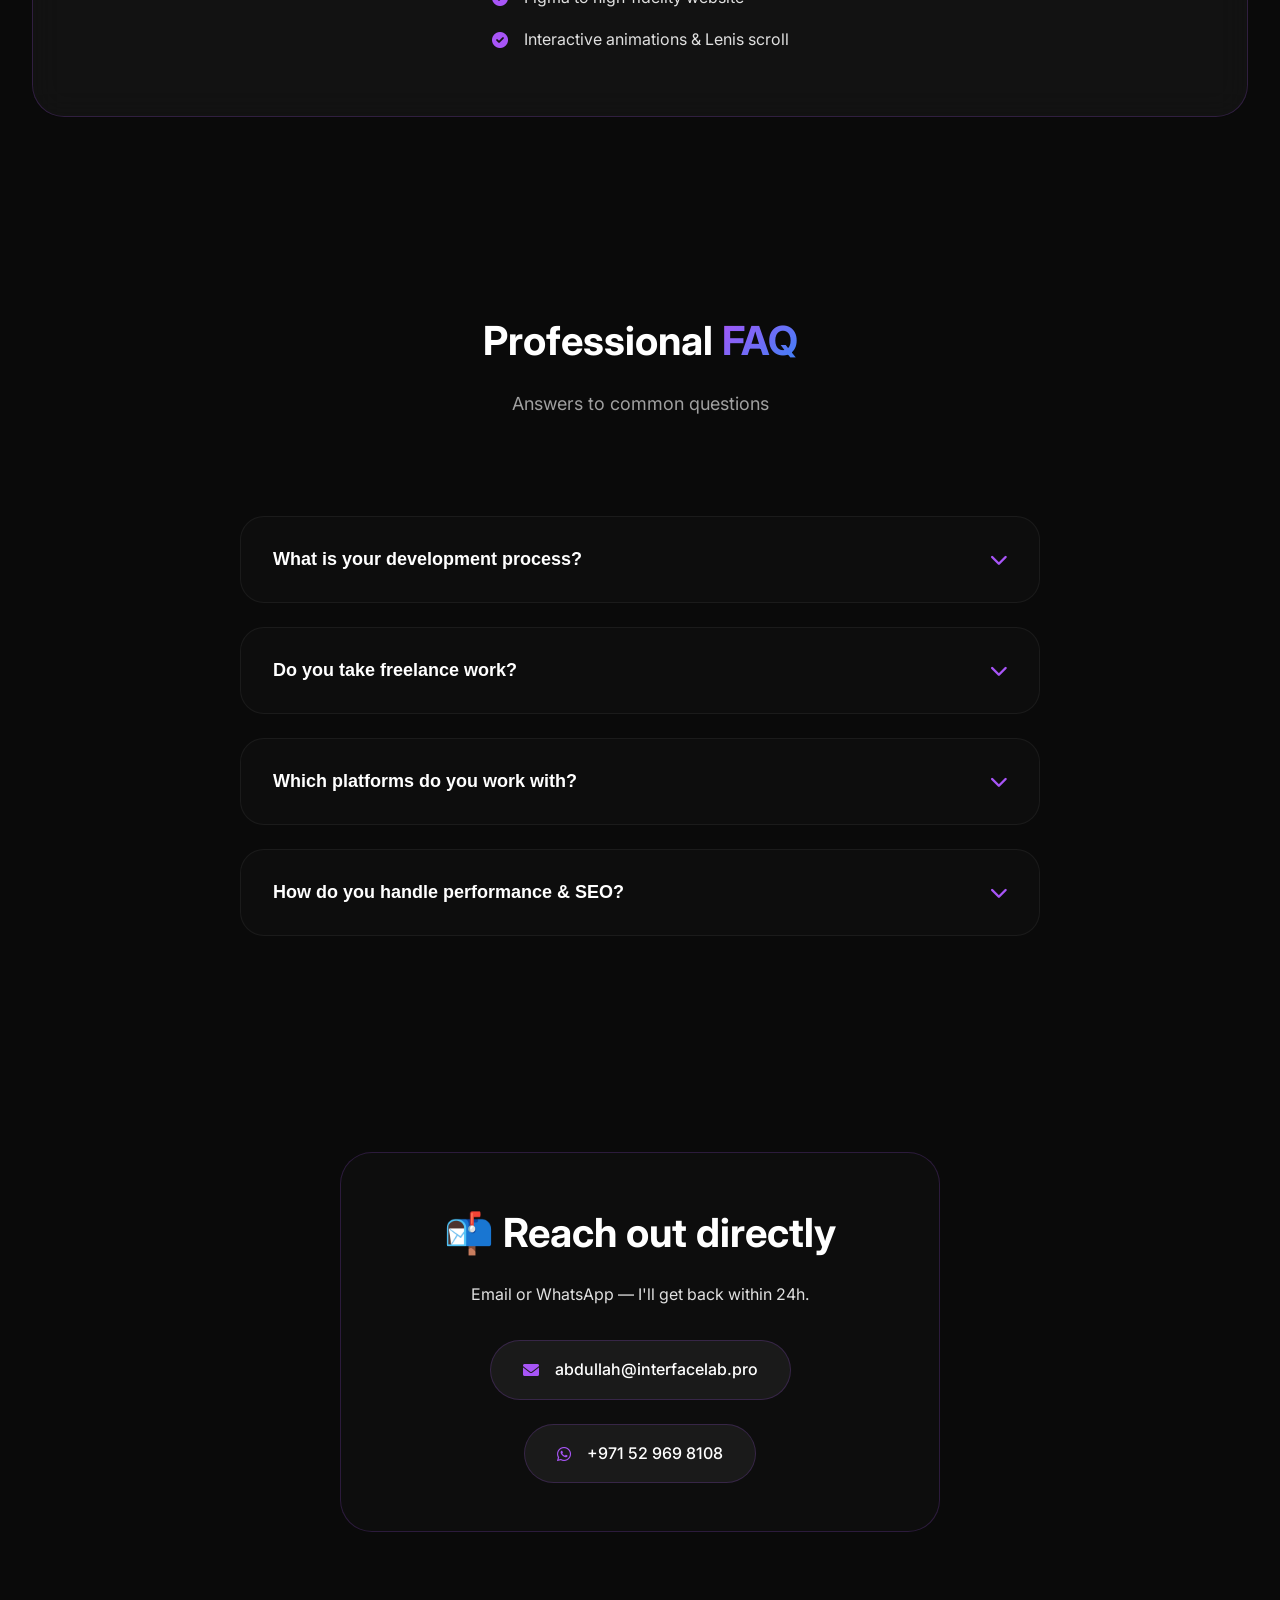
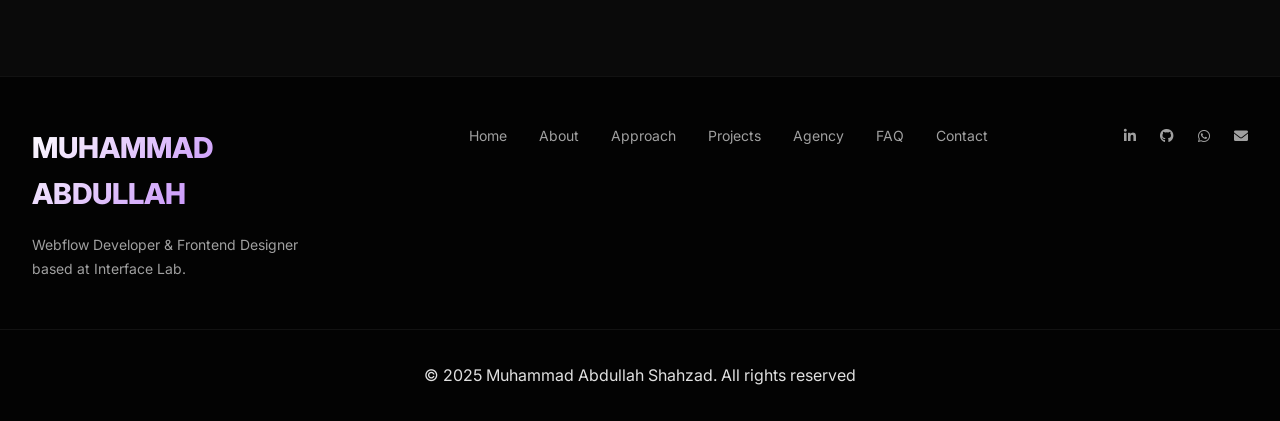
==== commit 2f59048d: "Refactor SEO tags and update navigation links Updated meta tags for better SEO and changed navigatio" ====
--- a/index.html
+++ b/index.html
@@ -4,17 +4,12 @@
     <meta charset="UTF-8">
     <meta name="viewport" content="width=device-width, initial-scale=1.0, viewport-fit=cover">
     <title>Muhammad Abdullah | Webflow Developer & Frontend Designer</title>
-    <meta name="description" content="Muhammad Abdullah Shahzad – Webflow Developer & Frontend Designer specializing in high‑performance websites, Webflow CMS, and interactive animations.">
-    <meta name="keywords" content="Webflow Developer, Frontend Designer, Figma to Webflow">
-    <meta name="author" content="Muhammad Abdullah Shahzad">
-    <meta property="og:title" content="Muhammad Abdullah | Webflow Developer">
-    <meta property="og:description" content="High‑performance websites with Webflow, Figma, and GSAP.">
-    <meta property="og:type" content="website">
-    <link rel="icon" type="image/svg+xml" href="data:image/svg+xml,%3Csvg xmlns='http://www.w3.org/2000/svg' viewBox='0 0 100 100'%3E%3Cdefs%3E%3ClinearGradient id='grad' x1='0%25' y1='0%25' x2='100%25' y2='100%25'%3E%3Cstop offset='0%25' stop-color='%23a855f7'/%3E%3Cstop offset='100%25' stop-color='%233b82f6'/%3E%3C/linearGradient%3E%3C/defs%3E%3Crect width='100' height='100' rx='20' fill='url(%23grad)'/%3E%3Ctext x='50' y='68' font-family='Arial, sans-serif' font-size='48' font-weight='bold' fill='white' text-anchor='middle'%3EMA%3C/text%3E%3C/svg%3E">
-    <link href="https://fonts.googleapis.com/css2?family=Inter:opsz,wght@14..32,300;14..32,400;14..32,500;14..32,600;14..32,700;14..32,800&display=swap" rel="stylesheet">
+    <meta name="description" content="Muhammad Abdullah Shahzad – Webflow Developer & Frontend Designer specializing in high‑performance websites.">
+    <link href="https://fonts.googleapis.com/css2?family=Inter:opsz,wght@14..32,300;400;500;600;700;800&display=swap" rel="stylesheet">
     <link rel="stylesheet" href="https://cdnjs.cloudflare.com/ajax/libs/font-awesome/6.0.0-beta3/css/all.min.css">
     <link rel="stylesheet" href="https://cdn.jsdelivr.net/npm/lenis@1.1.20/dist/lenis.css">
     <link rel="stylesheet" href="style.css">
+    <link rel="icon" type="image/svg+xml" href="data:image/svg+xml,%3Csvg xmlns='http://www.w3.org/2000/svg' viewBox='0 0 100 100'%3E%3Cdefs%3E%3ClinearGradient id='grad' x1='0%25' y1='0%25' x2='100%25' y2='100%25'%3E%3Cstop offset='0%25' stop-color='%23a855f7'/%3E%3Cstop offset='100%25' stop-color='%233b82f6'/%3E%3C/linearGradient%3E%3C/defs%3E%3Crect width='100' height='100' rx='20' fill='url(%23grad)'/%3E%3Ctext x='50' y='68' font-family='Arial, sans-serif' font-size='48' font-weight='bold' fill='white' text-anchor='middle'%3EMA%3C/text%3E%3C/svg%3E">
 </head>
 <body>
 
@@ -22,19 +17,17 @@
 
 <nav class="navbar">
     <div class="nav-container">
-        <a href="index.html" class="logo">MA</a>
+        <a href="/" class="logo">MUHAMMAD ABDULLAH</a>
         <div class="nav-links" id="navLinks">
-            <a href="index.html" class="nav-link">Home</a>
-            <a href="#about" class="nav-link">About</a>
-            <a href="#approach" class="nav-link">Approach</a>
-            <a href="projects.html" class="nav-link">Projects</a>
-            <a href="#interface-lab" class="nav-link">Agency</a>
-            <a href="#faq" class="nav-link">FAQ</a>
-            <a href="#contact" class="nav-link">Contact</a>
+            <a href="/" class="nav-link">Home</a>
+            <a href="/#about" class="nav-link">About</a>
+            <a href="/#approach" class="nav-link">Approach</a>
+            <a href="/projects" class="nav-link">Projects</a>
+            <a href="/#interface-lab" class="nav-link">Agency</a>
+            <a href="/#faq" class="nav-link">FAQ</a>
+            <a href="/#contact" class="nav-link">Contact</a>
         </div>
-        <button class="hamburger" id="hamburger">
-            <i class="fas fa-bars"></i>
-        </button>
+        <button class="hamburger" id="hamburger"><i class="fas fa-bars"></i></button>
     </div>
 </nav>
 
@@ -43,28 +36,22 @@
         <div class="hero-gradient"></div>
         <div class="hero-grid"></div>
         <div class="hero-grid-glow"></div>
-        
         <div class="floating-icons">
-            <div class="floating-icon">
-                <svg xmlns="http://www.w3.org/2000/svg" viewBox="0 0 100 63" width="52" height="52">
-                    <path fill-rule="evenodd" clip-rule="evenodd" d="M100 0L68.0913 62.3782H38.12L51.4737 36.526H50.8746C39.8578 50.8273 23.4206 60.2417 0 62.3782V36.8837C0 36.8837 14.9827 35.9988 23.7906 26.7386H0V0.000492722H26.7381V21.9922L27.3382 21.9897L38.2643 0.000492722H58.4857V21.8527L59.0858 21.8518L70.4219 0H100Z" fill="#a855f7"/>
-                </svg>
-            </div>
+            <div class="floating-icon"><svg xmlns="http://www.w3.org/2000/svg" viewBox="0 0 100 63" width="52" height="52"><path fill-rule="evenodd" clip-rule="evenodd" d="M100 0L68.0913 62.3782H38.12L51.4737 36.526H50.8746C39.8578 50.8273 23.4206 60.2417 0 62.3782V36.8837C0 36.8837 14.9827 35.9988 23.7906 26.7386H0V0.000492722H26.7381V21.9922L27.3382 21.9897L38.2643 0.000492722H58.4857V21.8527L59.0858 21.8518L70.4219 0H100Z" fill="#a855f7"/></svg></div>
             <div class="floating-icon"><i class="fab fa-figma"></i></div>
             <div class="floating-icon"><i class="fab fa-hubspot"></i></div>
             <div class="floating-icon"><i class="fab fa-js"></i></div>
             <div class="floating-icon"><i class="fab fa-html5"></i></div>
             <div class="floating-icon"><i class="fab fa-css3-alt"></i></div>
         </div>
-        
         <div class="container">
             <div class="hero-content">
                 <span class="hero-badge">Webflow Developer & Frontend Designer</span>
                 <h1 class="hero-title">Muhammad Abdullah <span class="highlight">Shahzad</span></h1>
-                <p class="hero-desc">I build websites that actually work — clean code, smooth animations, and a focus on what matters. Right now, I'm working at <strong>Interface Lab</strong>, turning Figma designs into real, functional Webflow sites.</p>
+                <p class="hero-desc">I build websites that actually work — clean code, smooth animations, and a focus on what matters. Currently at <strong>Interface Lab</strong>, turning Figma designs into real Webflow sites.</p>
                 <div class="hero-buttons">
-                    <a href="projects.html" class="btn btn-primary">View Projects <i class="fas fa-arrow-down"></i></a>
-                    <a href="#contact" class="btn btn-outline">Let's Talk</a>
+                    <a href="/projects" class="btn btn-primary">View Projects <i class="fas fa-arrow-down"></i></a>
+                    <a href="/#contact" class="btn btn-outline">Let's Talk</a>
                 </div>
             </div>
         </div>
@@ -72,156 +59,52 @@
 
     <section id="about" class="section">
         <div class="container">
-            <div class="section-header">
-                <h2>About <span class="highlight">Me</span></h2>
-                <p>Get to know who I am and what I do</p>
-            </div>
+            <div class="section-header"><h2>About <span class="highlight">Me</span></h2><p>Get to know who I am</p></div>
             <div class="about-grid">
-                <div class="about-image">
-                    <div class="image-placeholder">
-                        <img src="https://i.ibb.co/KSSvpns/Gemini-Generated-Image-uvs3r4uvs3r4uvs3.png" alt="Muhammad Abdullah" class="profile-photo">
-                    </div>
-                </div>
-                <div class="about-content">
-                    <p>I'm a Webflow developer who focuses on building clean, responsive websites that are easy to manage and scale. I work with Figma and Webflow, using a structured approach to keep everything organized and maintainable.</p>
-                    <p>At <span class="about-highlight">Interface Lab</span>, I build real projects, collaborate with a team, and solve actual client problems. I've learned to write cleaner code, optimize for performance, and design with the user in mind.</p>
-                    <p>I'm always learning, and I'm open to remote work — whether it's a one‑off project, a part‑time role, or something full‑time.</p>
-                </div>
+                <div class="about-image"><div class="image-placeholder"><img src="https://i.ibb.co/jZWygxmJ/Whats-App-Image-2026-05-05-at-4-06-00-PM.jpg" alt="Muhammad Abdullah"></div></div>
+                <div class="about-content"><p>I'm a Webflow developer building clean, responsive websites. I work with Figma and Webflow, using a structured approach. At <span class="about-highlight">Interface Lab</span>, I solve real client problems with performance and design in mind.</p><p>I'm open to remote work — one‑off projects, part‑time, or full‑time.</p></div>
             </div>
         </div>
     </section>
 
     <section id="approach" class="section">
         <div class="container">
-            <div class="section-header">
-                <h2>My <span class="highlight">Approach</span></h2>
-                <p>A structured process focused on building scalable, high‑performing websites</p>
-            </div>
+            <div class="section-header"><h2>My <span class="highlight">Approach</span></h2><p>Structured process for scalable websites</p></div>
             <div class="approach-grid">
-                <div class="approach-card">
-                    <div class="approach-step">01</div>
-                    <h3>Understand & Strategize</h3>
-                    <p>I start by understanding what you actually need — not just the design, but how your audience will use the site.</p>
-                </div>
-                <div class="approach-card">
-                    <div class="approach-step">02</div>
-                    <h3>Build with Structure</h3>
-                    <p>I build using a clean, reusable system that makes the site easy to update, scale, and maintain.</p>
-                </div>
-                <div class="approach-card">
-                    <div class="approach-step">03</div>
-                    <h3>Optimize & Refine</h3>
-                    <p>I make sure everything is fast, responsive, and polished for both users and search engines.</p>
-                </div>
+                <div class="approach-card"><div class="approach-step">01</div><h3>Understand & Strategize</h3><p>Understand your audience and business goals before writing a single line of code.</p></div>
+                <div class="approach-card"><div class="approach-step">02</div><h3>Build with Structure</h3><p>Clean, reusable components that make the site easy to scale and maintain.</p></div>
+                <div class="approach-card"><div class="approach-step">03</div><h3>Optimize & Refine</h3><p>Speed, responsiveness, and polish for both users and search engines.</p></div>
             </div>
         </div>
     </section>
 
     <section class="section featured-projects">
         <div class="container">
-            <div class="section-header">
-                <h2>Selected <span class="highlight">Projects</span></h2>
-                <p>Some of my recent work — full case studies available</p>
+            <div class="section-header"><h2>Selected <span class="highlight">Projects</span></h2><p>Full case studies available</p></div>
+            <div class="projects-grid">
+                <a href="/project/bull-on-wall-street" class="project-card-link"><div class="project-card"><div class="project-img-container"><div class="project-img"><img src="https://i.ibb.co/KjYjfqR9/bullonwallstreet.png" alt="Bull On Wall Street"></div></div><div class="project-content"><h3 class="project-title">Bull On Wall Street</h3><p class="project-description">High-impact landing page with bold visuals and GSAP animations.</p><div class="project-tech"><span class="tech-tag">Webflow</span><span class="tech-tag">GSAP</span><span class="tech-tag">CSS3</span></div><span class="view-case-btn">View Case Study <i class="fas fa-arrow-right"></i></span></div></div></a>
+                <a href="/project/alia-usa" class="project-card-link"><div class="project-card"><div class="project-img-container"><div class="project-img"><img src="https://i.ibb.co/DgmvTC8V/aliausa.png" alt="Alia USA"></div></div><div class="project-content"><h3 class="project-title">Alia USA</h3><p class="project-description">One‑page modular brand platform – clean, fast, built for clarity.</p><div class="project-tech"><span class="tech-tag">Figma</span><span class="tech-tag">Webflow</span><span class="tech-tag">Lenis</span></div><span class="view-case-btn">View Case Study <i class="fas fa-arrow-right"></i></span></div></div></a>
+                <a href="/project/tremco-construction" class="project-card-link"><div class="project-card"><div class="project-img-container"><div class="project-img"><img src="https://i.ibb.co/Q7v3scwr/tremco.png" alt="Tremco Construction"></div></div><div class="project-content"><h3 class="project-title">Tremco Construction</h3><p class="project-description">Modern corporate website – smooth scroll, performance‑first.</p><div class="project-tech"><span class="tech-tag">Webflow</span><span class="tech-tag">Lenis</span><span class="tech-tag">Figma</span></div><span class="view-case-btn">View Case Study <i class="fas fa-arrow-right"></i></span></div></div></a>
+                <a href="/project/forcaster" class="project-card-link"><div class="project-card"><div class="project-img-container"><div class="project-img"><img src="https://i.ibb.co/yBMFdS6K/forcaster.png" alt="Forecaster Golf"></div></div><div class="project-content"><h3 class="project-title">Forecaster Golf</h3><p class="project-description">Data‑driven golf analytics interface with interactive charts.</p><div class="project-tech"><span class="tech-tag">Webflow</span><span class="tech-tag">Chart.js</span><span class="tech-tag">Figma</span></div><span class="view-case-btn">View Case Study <i class="fas fa-arrow-right"></i></span></div></div></a>
             </div>
-            <div class="projects-grid">
-                <a href="projects/bull-on-wall-street.html" class="project-card-link">
-                    <div class="project-card">
-                        <div class="project-img-container"><div class="project-img"><img src="https://i.ibb.co/KjYjfqR9/bullonwallstreet.png" alt="Bull On Wall Street"></div></div>
-                        <div class="project-content"><h3 class="project-title">Bull On Wall Street</h3><p class="project-description">High-impact landing page with bold visuals and smooth GSAP animations.</p><div class="project-tech"><span class="tech-tag">Webflow</span><span class="tech-tag">GSAP</span><span class="tech-tag">CSS3</span></div><span class="view-case-btn">View Case Study <i class="fas fa-arrow-right"></i></span></div>
-                    </div>
-                </a>
-                <a href="projects/alia-usa.html" class="project-card-link">
-                    <div class="project-card">
-                        <div class="project-img-container"><div class="project-img"><img src="https://i.ibb.co/DgmvTC8V/aliausa.png" alt="Alia USA"></div></div>
-                        <div class="project-content"><h3 class="project-title">Alia USA</h3><p class="project-description">Full-fledged organization website with Webflow CMS. Clean and trustworthy.</p><div class="project-tech"><span class="tech-tag">Figma</span><span class="tech-tag">Webflow</span><span class="tech-tag">CMS</span></div><span class="view-case-btn">View Case Study <i class="fas fa-arrow-right"></i></span></div>
-                    </div>
-                </a>
-                <a href="projects/tremco-construction.html" class="project-card-link">
-                    <div class="project-card">
-                        <div class="project-img-container"><div class="project-img"><img src="https://i.ibb.co/bRmL96cb/Screen-Shot-2026-05-15-at-16-10-24-PM.webp" alt="Tremco Construction"></div></div>
-                        <div class="project-content"><h3 class="project-title">Tremco Construction</h3><p class="project-description">Fast, modern construction website with Lenis smooth scroll.</p><div class="project-tech"><span class="tech-tag">Webflow</span><span class="tech-tag">Lenis</span><span class="tech-tag">Figma</span></div><span class="view-case-btn">View Case Study <i class="fas fa-arrow-right"></i></span></div>
-                    </div>
-                </a>
-                <a href="projects/forcaster.html" class="project-card-link">
-                    <div class="project-card">
-                        <div class="project-img-container"><div class="project-img"><img src="https://i.ibb.co/yBMFdS6K/forcaster.png" alt="Forecaster Golf"></div></div>
-                        <div class="project-content"><h3 class="project-title">Forecaster Golf</h3><p class="project-description">Data-driven golf analytics platform with interactive charts.</p><div class="project-tech"><span class="tech-tag">Webflow</span><span class="tech-tag">Chart.js</span><span class="tech-tag">Figma</span></div><span class="view-case-btn">View Case Study <i class="fas fa-arrow-right"></i></span></div>
-                    </div>
-                </a>
-            </div>
-            <div class="view-all-projects">
-                <a href="projects.html" class="btn btn-outline">View All Projects <i class="fas fa-arrow-right"></i></a>
-            </div>
+            <div class="view-all-projects"><a href="/projects" class="btn btn-outline">View All Projects <i class="fas fa-arrow-right"></i></a></div>
         </div>
     </section>
 
-    <section class="section tools-section">
-        <div class="container">
-            <div class="section-header">
-                <h2>My Core <span class="highlight">Toolkit</span></h2>
-                <p>Technologies & platforms I work with daily</p>
-            </div>
-        </div>
-        <div class="marquee-container">
-            <div class="marquee-track" id="marqueeTrack"></div>
-        </div>
-    </section>
+    <section class="section tools-section"><div class="container"><div class="section-header"><h2>My Core <span class="highlight">Toolkit</span></h2><p>Technologies I work with daily</p></div></div><div class="marquee-container"><div class="marquee-track" id="marqueeTrack"></div></div></section>
 
-    <section id="interface-lab" class="section">
-        <div class="container">
-            <div class="agency-card">
-                <div class="agency-logo">
-                    <img src="https://i.ibb.co/jvY1ph2P/interface-lab-pro-logo.jpg" alt="Interface Lab Pro Logo">
-                </div>
-                <div class="agency-info">
-                    <span class="agency-label">My Role at Interface Lab</span>
-                    <h3>Interface Lab <span class="highlight">— Digital Agency</span></h3>
-                    <p>I am part of <a href="https://interfacelab.pro" target="_blank" class="agency-link">Interface Lab</a>, a contemporary digital agency that designs and builds modern websites. My job is to take design concepts and turn them into functional, flexible, and good‑looking websites.</p>
-                    <p>I focus on Webflow and CMS development — bringing Figma designs into a clean, well‑structured site, adding interactive features, and using Lenis for smooth scroll animations.</p>
-                    <ul class="agency-list">
-                        <li><i class="fas fa-check-circle"></i> Webflow development & CMS</li>
-                        <li><i class="fas fa-check-circle"></i> Figma to high‑fidelity website</li>
-                        <li><i class="fas fa-check-circle"></i> Interactive animations & Lenis scroll</li>
-                    </ul>
-                </div>
-            </div>
-        </div>
-    </section>
+    <section id="interface-lab" class="section"><div class="container"><div class="agency-card"><div class="agency-logo"><img src="https://i.ibb.co/jvY1ph2P/interface-lab-pro-logo.jpg" alt="Interface Lab Logo"></div><div class="agency-info"><span class="agency-label">My Role at Interface Lab</span><h3>Interface Lab <span class="highlight">— Digital Agency</span></h3><p>I am part of <a href="https://interfacelab.pro" target="_blank" class="agency-link">Interface Lab</a>, a contemporary digital agency. I turn Figma designs into functional, flexible websites.</p><ul class="agency-list"><li><i class="fas fa-check-circle"></i> Webflow development</li><li><i class="fas fa-check-circle"></i> Figma to high‑fidelity website</li><li><i class="fas fa-check-circle"></i> Interactive animations & Lenis scroll</li></ul></div></div></div></section>
 
-    <section id="faq" class="section faq-section">
-        <div class="container">
-            <div class="section-header">
-                <h2>Professional <span class="highlight">FAQ</span></h2>
-                <p>Answers to common questions</p>
-            </div>
-            <div class="faq-grid">
-                <div class="faq-item"><button class="faq-question">What is your development process? <i class="fas fa-chevron-down"></i></button><div class="faq-answer"><p>I start with a quick call to understand your needs, then move to design, build, test, and finally launch. You're involved the whole way.</p></div></div>
-                <div class="faq-item"><button class="faq-question">Do you take freelance work? <i class="fas fa-chevron-down"></i></button><div class="faq-answer"><p>Yes — I'm open to select freelance projects. Just reach out via email.</p></div></div>
-                <div class="faq-item"><button class="faq-question">Which platforms do you work with? <i class="fas fa-chevron-down"></i></button><div class="faq-answer"><p>Primarily Webflow, but I also hand‑code HTML/CSS/JS when needed. I use Figma for design.</p></div></div>
-                <div class="faq-item"><button class="faq-question">How do you handle performance & SEO? <i class="fas fa-chevron-down"></i></button><div class="faq-answer"><p>I follow best practices, optimise images, write semantic HTML, and make sure everything is responsive and fast.</p></div></div>
-            </div>
-        </div>
-    </section>
+    <section id="faq" class="section faq-section"><div class="container"><div class="section-header"><h2>Professional <span class="highlight">FAQ</span></h2><p>Answers to common questions</p></div><div class="faq-grid"><div class="faq-item"><button class="faq-question">What is your development process? <i class="fas fa-chevron-down"></i></button><div class="faq-answer"><p>Quick call → design → build → test → launch. You're involved throughout.</p></div></div><div class="faq-item"><button class="faq-question">Do you take freelance work? <i class="fas fa-chevron-down"></i></button><div class="faq-answer"><p>Yes — I'm open to select freelance projects. Reach out via email or WhatsApp.</p></div></div><div class="faq-item"><button class="faq-question">Which platforms do you work with? <i class="fas fa-chevron-down"></i></button><div class="faq-answer"><p>Webflow, HTML/CSS/JS, Figma. I hand‑code when needed.</p></div></div><div class="faq-item"><button class="faq-question">How do you handle performance & SEO? <i class="fas fa-chevron-down"></i></button><div class="faq-answer"><p>Semantic HTML, optimised images, responsive design, and fast hosting.</p></div></div></div></div></section>
 
-    <section id="contact" class="section">
-        <div class="container">
-            <div class="contact-card">
-                <h2>📬 Reach out directly</h2>
-                <p>Email or WhatsApp — I'll get back within 24h.</p>
-                <div class="contact-options">
-                    <a href="mailto:abdullah@interfacelab.pro" class="contact-item"><i class="fas fa-envelope"></i><span>abdullah@interfacelab.pro</span></a>
-                    <a href="https://wa.me/971529698108" target="_blank" class="contact-item"><i class="fab fa-whatsapp"></i><span>+971 52 969 8108</span></a>
-                </div>
-            </div>
-        </div>
-    </section>
+    <section id="contact" class="section"><div class="container"><div class="contact-card"><h2>📬 Reach out directly</h2><p>Email or WhatsApp — I'll get back within 24h.</p><div class="contact-options"><a href="mailto:abdullah@interfacelab.pro" class="contact-item"><i class="fas fa-envelope"></i><span>abdullah@interfacelab.pro</span></a><a href="https://wa.me/971529698108" target="_blank" class="contact-item"><i class="fab fa-whatsapp"></i><span>+971 52 969 8108</span></a></div></div></div></section>
 </main>
 
 <footer class="footer">
     <div class="container">
-        <div class="footer-brand"><a href="index.html" class="logo">MA</a><p>Webflow Developer & Frontend Designer based at Interface Lab.</p></div>
-        <div class="footer-links"><a href="index.html">Home</a><a href="#about">About</a><a href="#approach">Approach</a><a href="projects.html">Projects</a><a href="#interface-lab">Agency</a><a href="#faq">FAQ</a><a href="#contact">Contact</a></div>
-        <div class="footer-social"><a href="#" target="_blank"><i class="fab fa-linkedin-in"></i></a><a href="#" target="_blank"><i class="fab fa-github"></i></a><a href="#" target="_blank"><i class="fab fa-whatsapp"></i></a></div>
+        <div class="footer-brand"><a href="/" class="logo">MUHAMMAD ABDULLAH</a><p>Webflow Developer & Frontend Designer based at Interface Lab.</p></div>
+        <div class="footer-links"><a href="/">Home</a><a href="/#about">About</a><a href="/#approach">Approach</a><a href="/projects">Projects</a><a href="/#interface-lab">Agency</a><a href="/#faq">FAQ</a><a href="/#contact">Contact</a></div>
+        <div class="footer-social"><a href="https://www.linkedin.com/in/muhammad-abdullah0707/" target="_blank" rel="noopener noreferrer"><i class="fab fa-linkedin-in"></i></a><a href="https://github.com/abdullahshahzad121234-hub" target="_blank" rel="noopener noreferrer"><i class="fab fa-github"></i></a><a href="https://wa.me/971529698108" target="_blank" rel="noopener noreferrer"><i class="fab fa-whatsapp"></i></a><a href="mailto:abdullah@interfacelab.pro"><i class="fas fa-envelope"></i></a></div>
     </div>
     <div class="footer-bottom"><p>© 2025 Muhammad Abdullah Shahzad. All rights reserved</p></div>
 </footer>
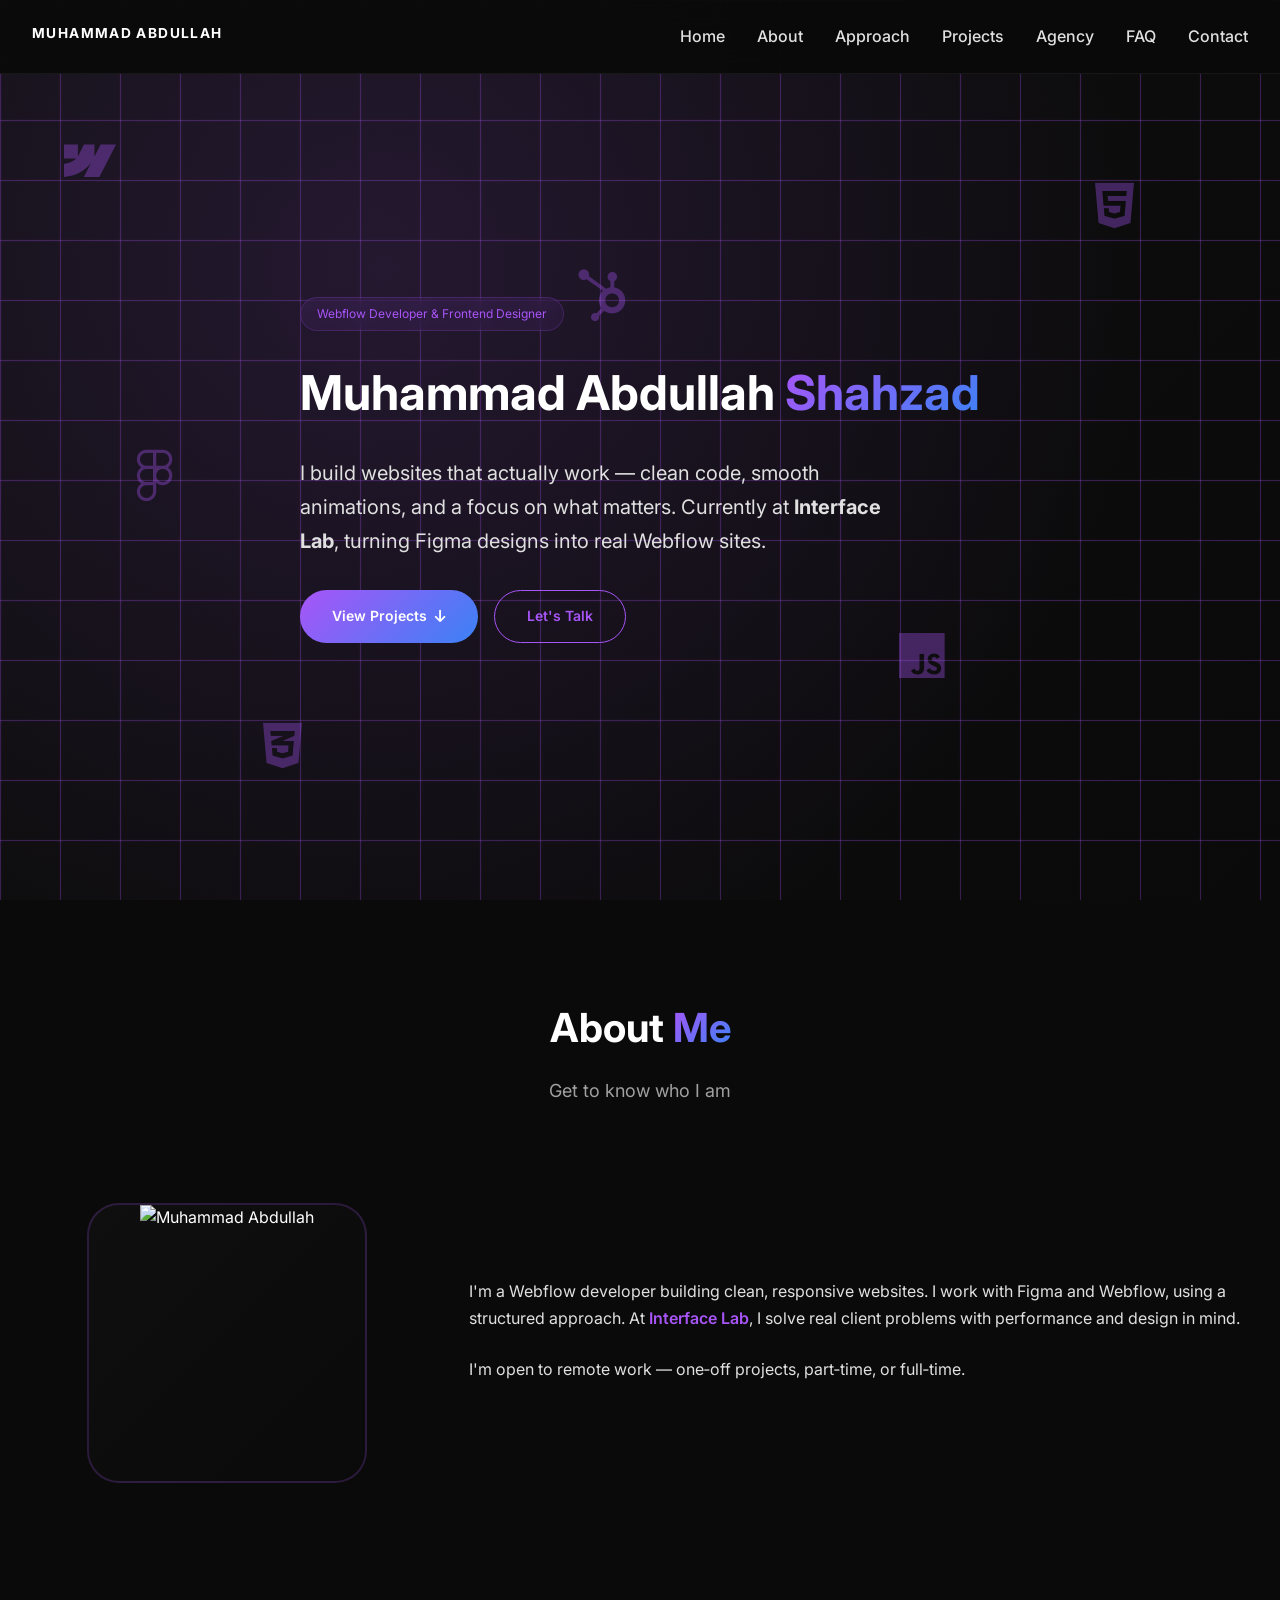
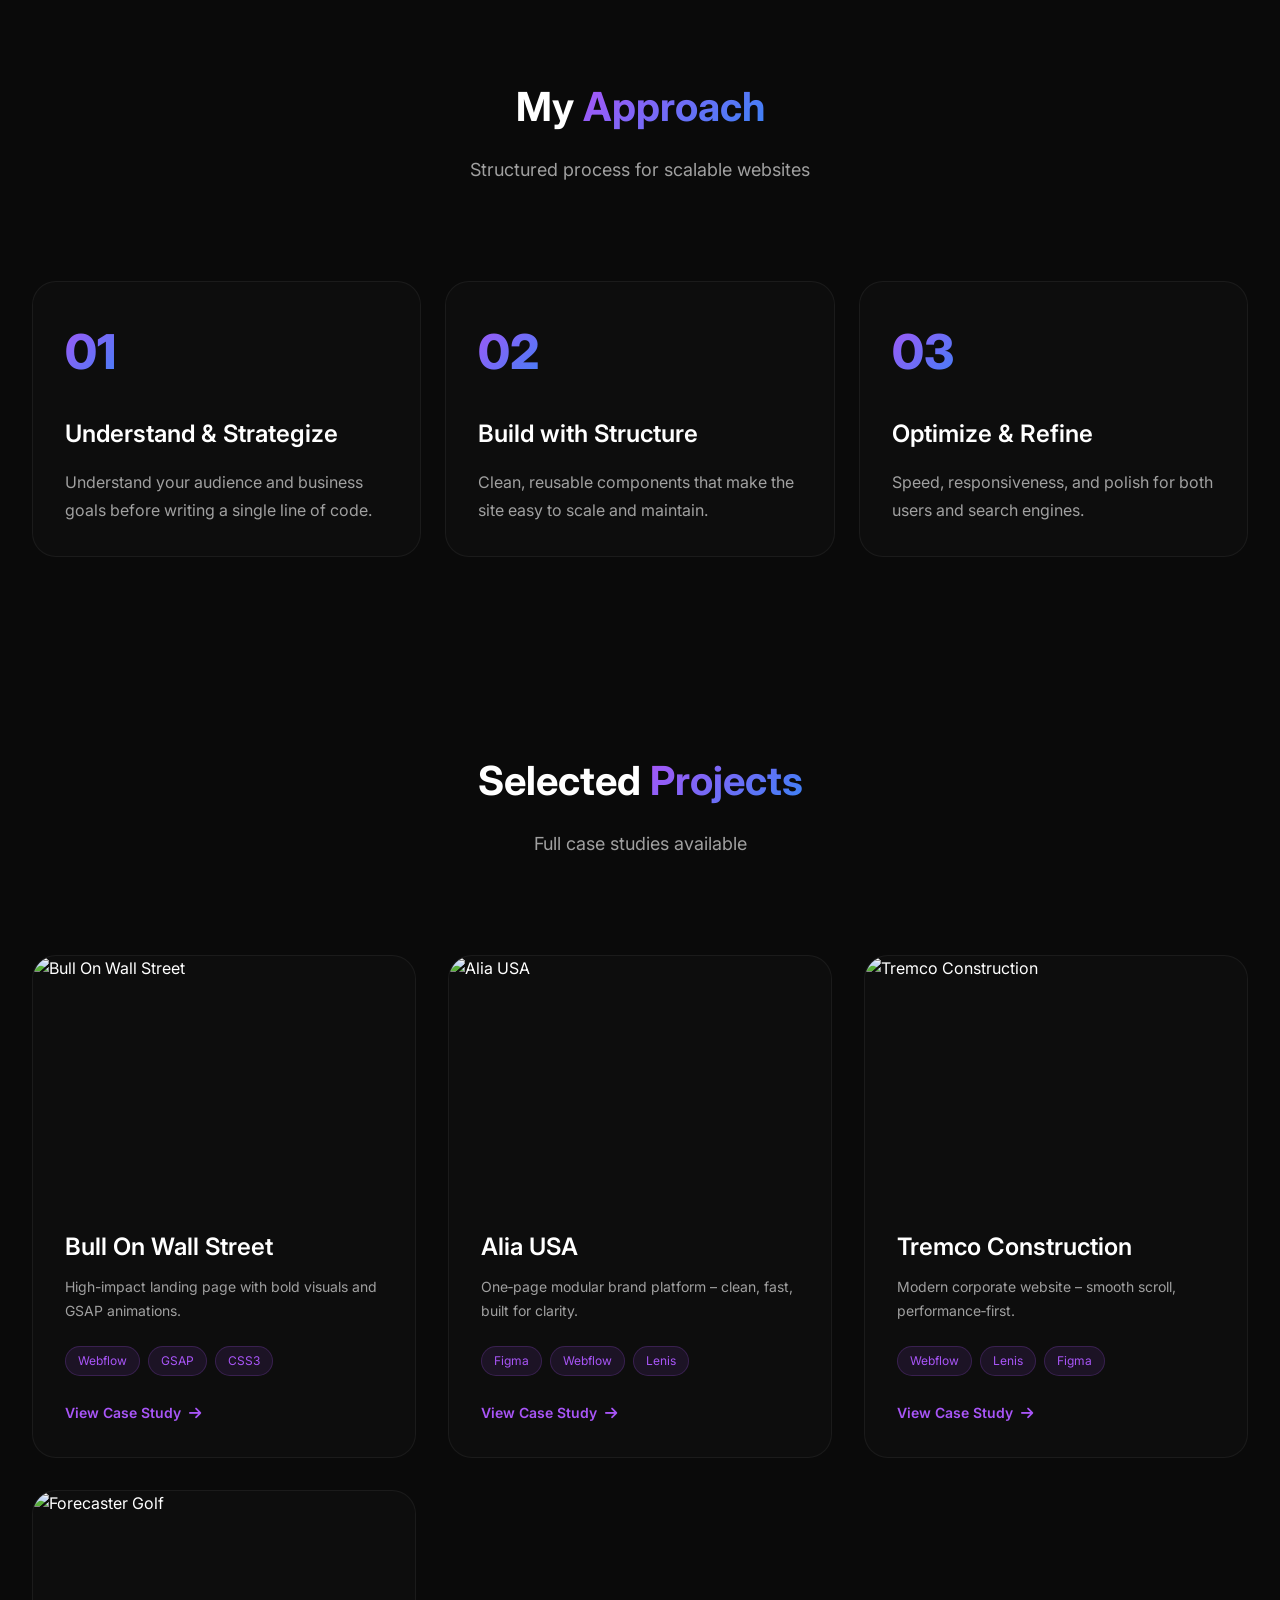
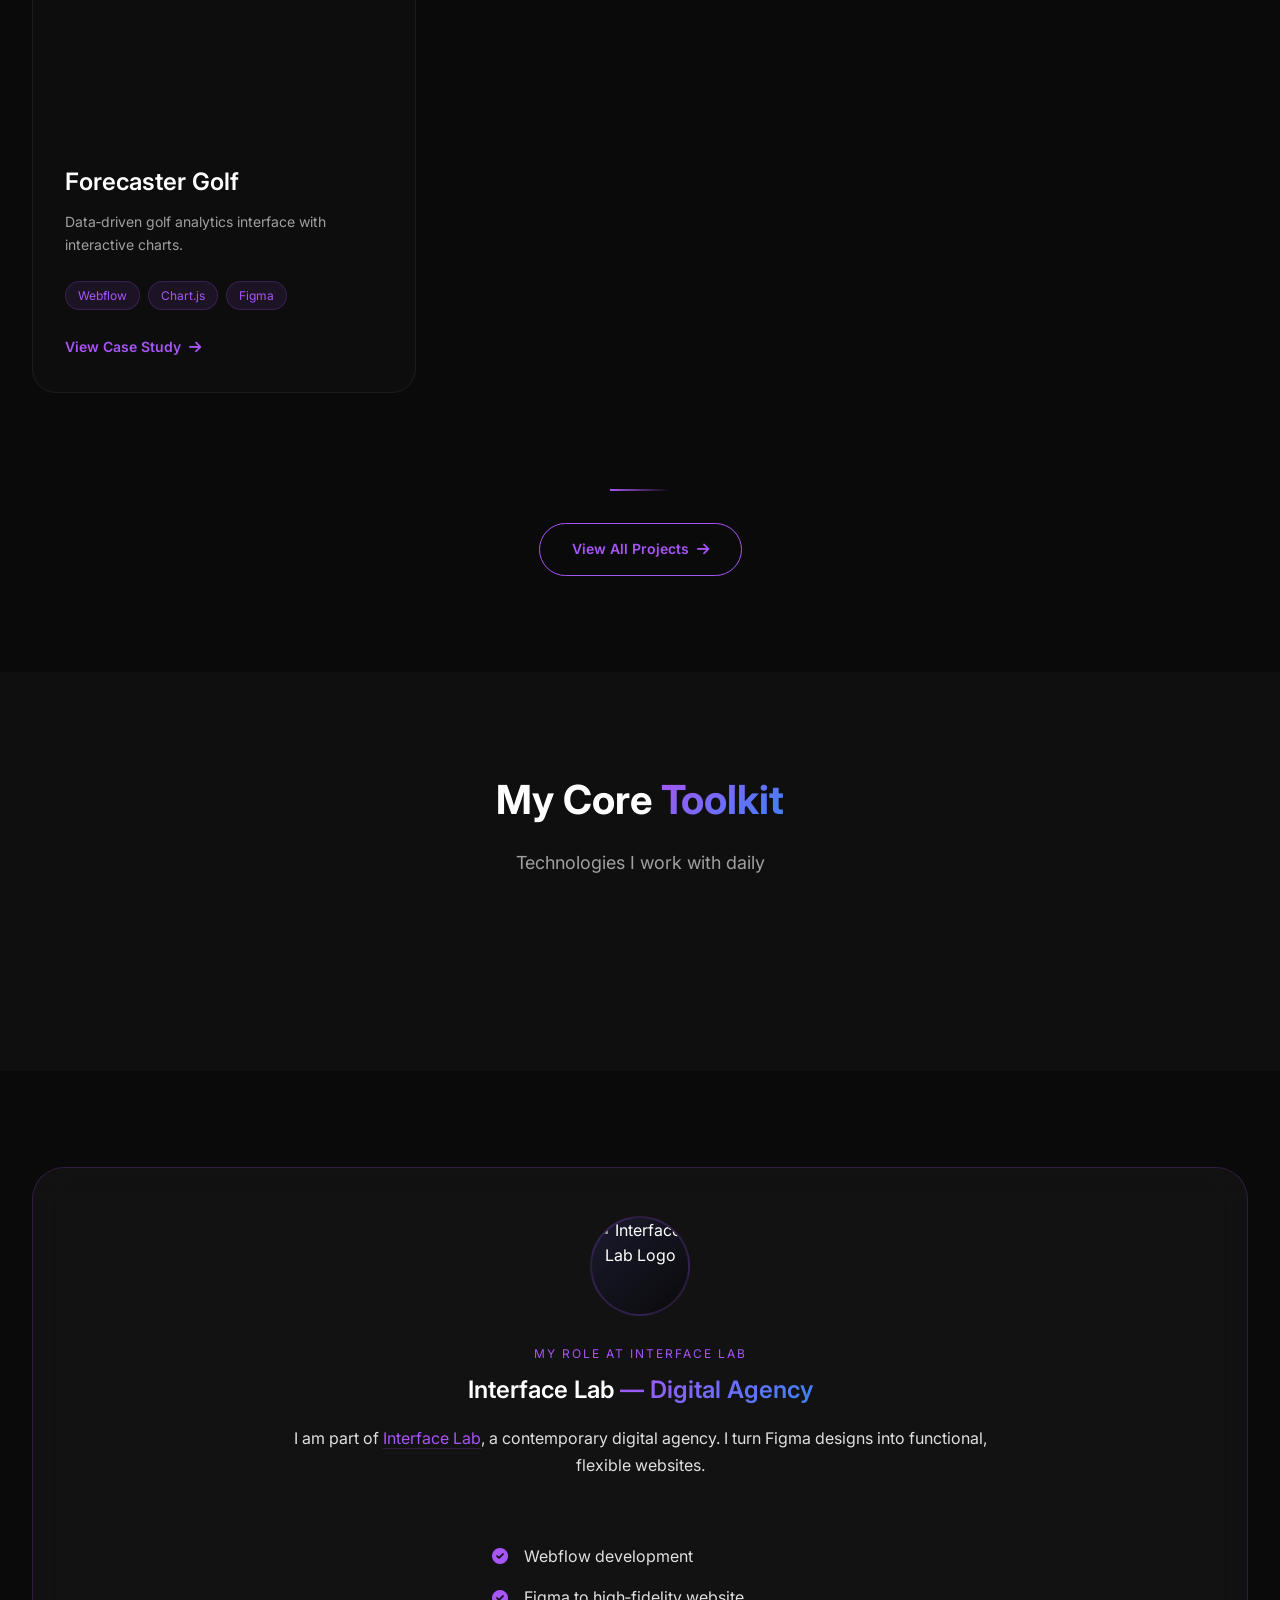
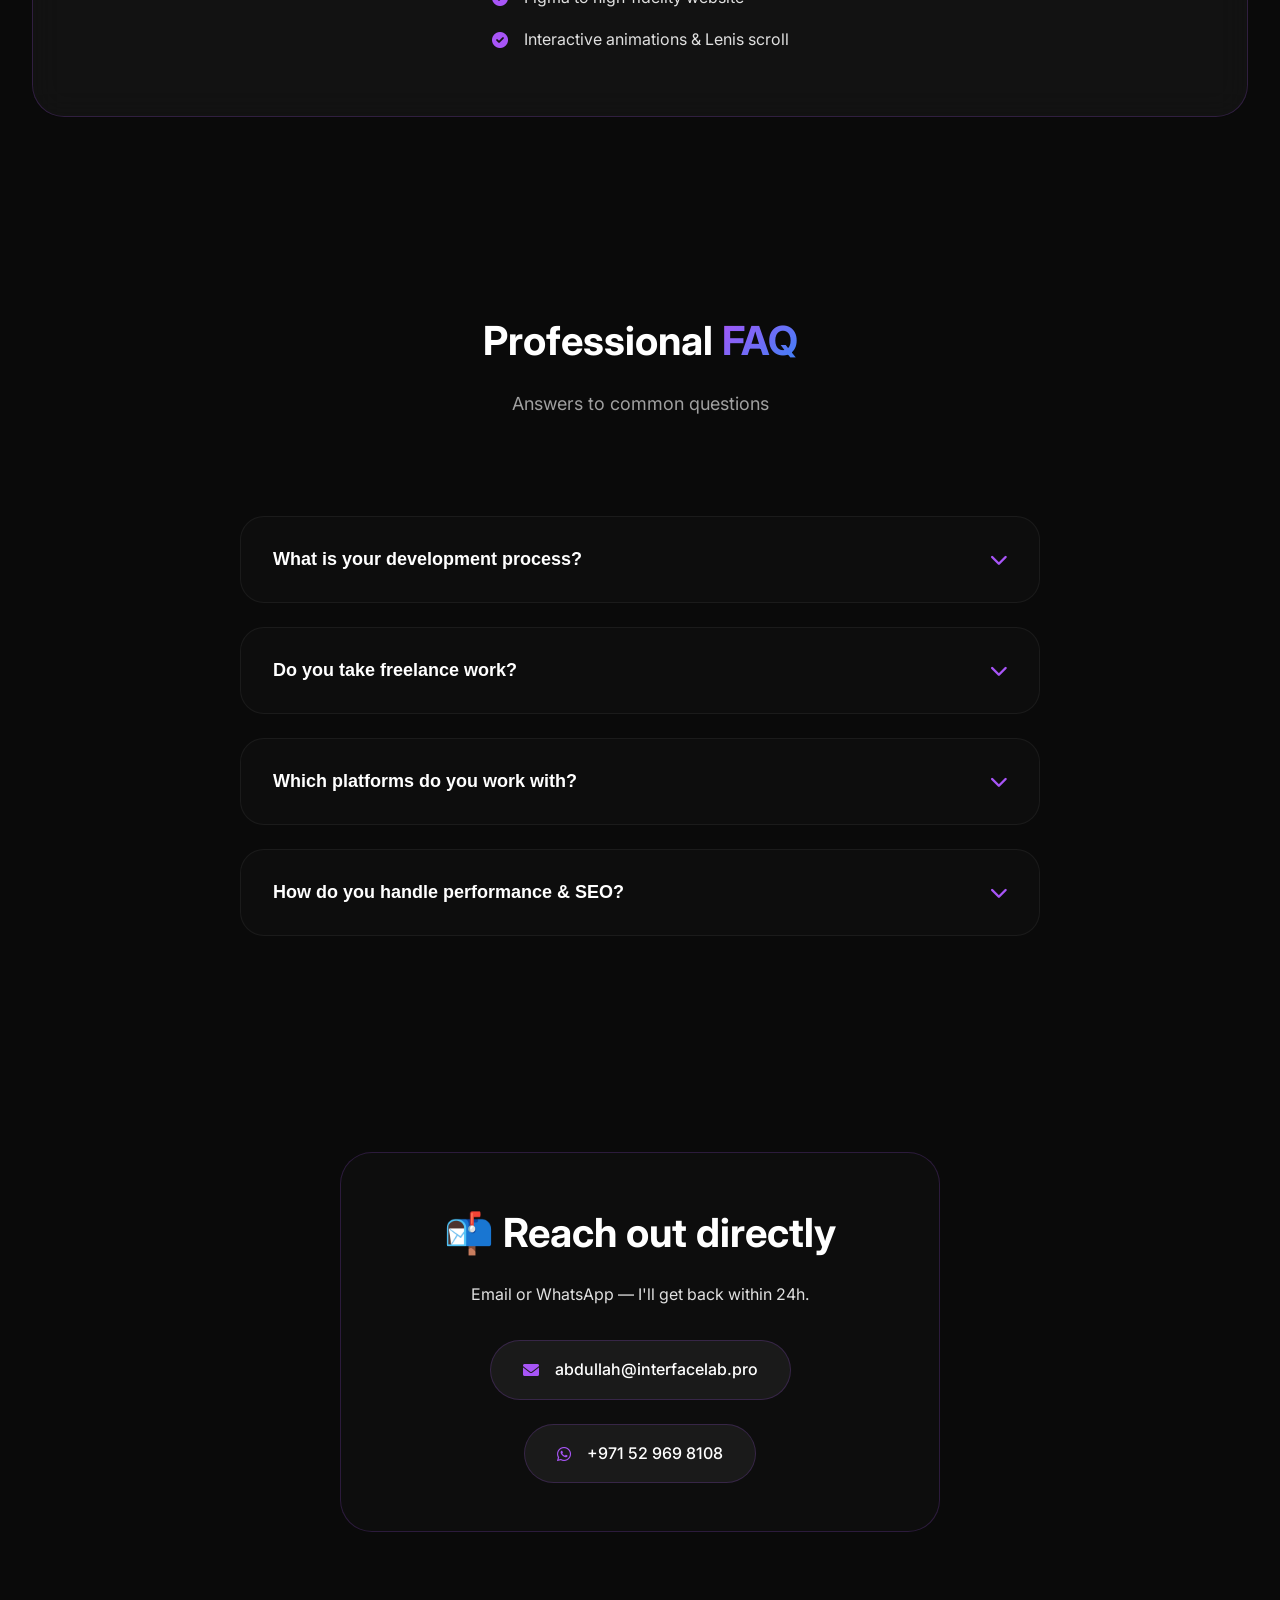
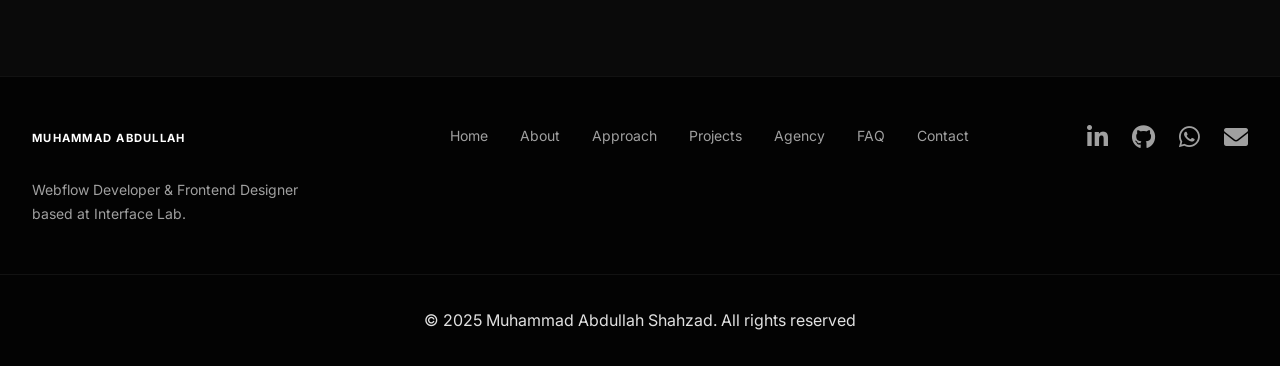
==== commit 90a8d06c: "Replace logo and favicon with SVG versions Updated logo and favicon to use SVG format with text." ====
--- a/index.html
+++ b/index.html
@@ -9,7 +9,8 @@
     <link rel="stylesheet" href="https://cdnjs.cloudflare.com/ajax/libs/font-awesome/6.0.0-beta3/css/all.min.css">
     <link rel="stylesheet" href="https://cdn.jsdelivr.net/npm/lenis@1.1.20/dist/lenis.css">
     <link rel="stylesheet" href="style.css">
-    <link rel="icon" type="image/svg+xml" href="data:image/svg+xml,%3Csvg xmlns='http://www.w3.org/2000/svg' viewBox='0 0 100 100'%3E%3Cdefs%3E%3ClinearGradient id='grad' x1='0%25' y1='0%25' x2='100%25' y2='100%25'%3E%3Cstop offset='0%25' stop-color='%23a855f7'/%3E%3Cstop offset='100%25' stop-color='%233b82f6'/%3E%3C/linearGradient%3E%3C/defs%3E%3Crect width='100' height='100' rx='20' fill='url(%23grad)'/%3E%3Ctext x='50' y='68' font-family='Arial, sans-serif' font-size='48' font-weight='bold' fill='white' text-anchor='middle'%3EMA%3C/text%3E%3C/svg%3E">
+    <!-- Favicon as inline SVG -->
+    <link rel="icon" type="image/svg+xml" href="data:image/svg+xml,%3Csvg xmlns='http://www.w3.org/2000/svg' viewBox='0 0 300 50'%3E%3Ctext x='0' y='35' font-family='Arial' font-size='24' font-weight='700' fill='%23a855f7'%3EMUHAMMAD ABDULLAH%3C/text%3E%3C/svg%3E">
 </head>
 <body>
 
@@ -17,12 +18,16 @@
 
 <nav class="navbar">
     <div class="nav-container">
-        <a href="/" class="logo">MUHAMMAD ABDULLAH</a>
+        <a href="/" class="logo">
+            <svg xmlns="http://www.w3.org/2000/svg" viewBox="0 0 320 40" width="220" height="32">
+                <text x="0" y="28" font-family="'Inter', Arial, sans-serif" font-size="20" font-weight="700" fill="#ffffff" letter-spacing="2">MUHAMMAD ABDULLAH</text>
+            </svg>
+        </a>
         <div class="nav-links" id="navLinks">
-            <a href="/" class="nav-link">Home</a>
+            <a href="/" class="nav-link" data-page="home">Home</a>
             <a href="/#about" class="nav-link">About</a>
             <a href="/#approach" class="nav-link">Approach</a>
-            <a href="/projects" class="nav-link">Projects</a>
+            <a href="/projects" class="nav-link" data-page="projects">Projects</a>
             <a href="/#interface-lab" class="nav-link">Agency</a>
             <a href="/#faq" class="nav-link">FAQ</a>
             <a href="/#contact" class="nav-link">Contact</a>
@@ -102,7 +107,14 @@
 
 <footer class="footer">
     <div class="container">
-        <div class="footer-brand"><a href="/" class="logo">MUHAMMAD ABDULLAH</a><p>Webflow Developer & Frontend Designer based at Interface Lab.</p></div>
+        <div class="footer-brand">
+            <a href="/" class="logo">
+                <svg xmlns="http://www.w3.org/2000/svg" viewBox="0 0 320 40" width="200" height="28">
+                    <text x="0" y="25" font-family="'Inter', Arial, sans-serif" font-size="18" font-weight="700" fill="#ffffff" letter-spacing="2">MUHAMMAD ABDULLAH</text>
+                </svg>
+            </a>
+            <p>Webflow Developer & Frontend Designer based at Interface Lab.</p>
+        </div>
         <div class="footer-links"><a href="/">Home</a><a href="/#about">About</a><a href="/#approach">Approach</a><a href="/projects">Projects</a><a href="/#interface-lab">Agency</a><a href="/#faq">FAQ</a><a href="/#contact">Contact</a></div>
         <div class="footer-social"><a href="https://www.linkedin.com/in/muhammad-abdullah0707/" target="_blank" rel="noopener noreferrer"><i class="fab fa-linkedin-in"></i></a><a href="https://github.com/abdullahshahzad121234-hub" target="_blank" rel="noopener noreferrer"><i class="fab fa-github"></i></a><a href="https://wa.me/971529698108" target="_blank" rel="noopener noreferrer"><i class="fab fa-whatsapp"></i></a><a href="mailto:abdullah@interfacelab.pro"><i class="fas fa-envelope"></i></a></div>
     </div>
--- a/style.css
+++ b/style.css
@@ -1,5 +1,5 @@
 /* ========================================
-   COMPLETE PORTFOLIO CSS - MAIN + CASE STUDIES
+   COMPLETE PORTFOLIO CSS - UPDATED LOGO
    ======================================== */
 
 :root {
@@ -122,15 +122,21 @@
     justify-content: space-between;
     align-items: center;
 }
+
+/* ========== LOGO - UPDATED ========== */
 .logo {
-    font-size: 1.8rem;
-    font-weight: 800;
+    font-size: 1.2rem;
+    font-weight: 700;
+    letter-spacing: 1px;
     text-decoration: none;
-    background: linear-gradient(135deg, #fff, var(--purple));
-    background-clip: text;
-    -webkit-background-clip: text;
-    color: transparent;
-}
+    color: #ffffff;
+    transition: color 0.25s ease;
+    white-space: nowrap;
+}
+.logo:hover {
+    color: #a855f7;
+}
+
 .nav-links { display: flex; gap: 2rem; }
 .nav-link {
     text-decoration: none;
@@ -185,7 +191,7 @@
     transform: translateY(-2px);
 }
 
-/* ========== HERO SECTION (HOME) ========== */
+/* ========== HERO SECTION ========== */
 .hero {
     position: relative;
     min-height: 100vh;
@@ -287,19 +293,6 @@
     transition: var(--transition-fast);
 }
 .back-link:hover { color: var(--purple); gap: 0.75rem; }
-.hero-stats {
-    display: flex;
-    gap: var(--space-xl);
-    flex-wrap: wrap;
-    margin-bottom: var(--space-lg);
-}
-.hero-stat {
-    display: flex;
-    align-items: center;
-    gap: 0.5rem;
-    color: var(--text-muted);
-}
-.hero-stat i { color: var(--purple); font-size: 1.2rem; }
 .hero-image { margin-top: var(--space-xl); }
 .hero-image img {
     width: 100%;
@@ -308,7 +301,7 @@
     box-shadow: 0 20px 40px rgba(0,0,0,0.3);
 }
 
-/* ========== CASE STUDY CONTENT GRID ========== */
+/* ========== CASE STUDY CONTENT ========== */
 .content-grid {
     display: grid;
     grid-template-columns: repeat(2, 1fr);
@@ -316,254 +309,112 @@
 }
 .content-block h2 { margin-bottom: var(--space-md); }
 
-/* ========== CARDS ========== */
-.challenge-card, .solution-card, .problem-card, .implementation-card {
-    background: var(--bg-card);
-    border-radius: var(--border-radius-lg);
-    padding: var(--space-lg);
-    border: 1px solid var(--border-light);
-    transition: var(--transition-base);
-}
-.challenge-card:hover, .solution-card:hover {
-    transform: translateY(-5px);
-    border-color: var(--purple);
-}
-.card-icon {
-    width: 60px;
-    height: 60px;
-    background: rgba(168, 85, 247, 0.1);
-    border-radius: 50%;
-    display: flex;
-    align-items: center;
-    justify-content: center;
-    margin-bottom: var(--space-md);
-}
-.card-icon i { font-size: 1.8rem; color: var(--purple); }
-
-/* ========== TECH STACK ========== */
-.tech-stack-grid {
+.approach-grid {
     display: grid;
-    grid-template-columns: repeat(auto-fit, minmax(150px, 1fr));
-    gap: var(--space-lg);
-    text-align: center;
-}
-.tech-item {
-    background: var(--bg-card);
-    padding: var(--space-lg);
-    border-radius: var(--border-radius-lg);
-    border: 1px solid var(--border-light);
-    transition: var(--transition-base);
-}
-.tech-item:hover {
-    transform: translateY(-5px);
-    border-color: var(--purple);
-}
-.tech-item i, .tech-item svg {
-    font-size: 2.5rem;
-    color: var(--purple);
-    margin-bottom: var(--space-sm);
-}
-.tech-item svg { width: 40px; height: auto; }
-.tech-item h4 { margin-bottom: var(--space-xs); }
-.tech-item p { font-size: var(--text-sm); color: var(--text-muted); }
-
-/* ========== GALLERY ========== */
-.gallery-grid {
-    display: grid;
-    grid-template-columns: repeat(auto-fit, minmax(280px, 1fr));
-    gap: var(--space-lg);
-}
-.gallery-item {
-    background: var(--bg-card);
-    border-radius: var(--border-radius-lg);
+    grid-template-columns: repeat(auto-fit, minmax(260px, 1fr));
+    gap: 1.5rem;
+    margin-top: 1rem;
+}
+.minimal-card {
+    background: rgba(12,12,15,0.8);
+    border-radius: 1.5rem;
+    padding: 1.5rem;
+    border: 1px solid rgba(255,255,255,0.03);
+    transition: 0.2s;
+}
+.minimal-card i { font-size: 1.5rem; color: var(--purple); margin-bottom: 0.8rem; display: block; }
+.minimal-card h3 { font-size: 1.2rem; font-weight: 500; margin-bottom: 0.5rem; }
+.minimal-card p { color: #9ca3af; font-size: 0.9rem; line-height: 1.5; }
+
+/* Full width showcase */
+.showcase-block { margin: 5rem 0; }
+.preview-large {
+    border-radius: 1.8rem;
     overflow: hidden;
-    border: 1px solid var(--border-light);
-    transition: var(--transition-base);
-}
-.gallery-item:hover {
-    transform: translateY(-5px);
-    border-color: var(--purple);
-}
-.gallery-placeholder {
-    height: 250px;
-    background: linear-gradient(135deg, #1a1a2e, #0a0a0a);
-    display: flex;
-    align-items: center;
-    justify-content: center;
-}
-.gallery-placeholder i { font-size: 4rem; color: var(--purple); opacity: 0.5; }
-.gallery-caption {
-    padding: var(--space-md);
-    text-align: center;
-    color: var(--text-muted);
-    font-size: var(--text-sm);
-}
-
-/* ========== FEATURES ========== */
-.feature-grid, .features-grid {
-    display: grid;
-    grid-template-columns: repeat(auto-fit, minmax(300px, 1fr));
-    gap: var(--space-lg);
-}
-.feature-card {
-    background: var(--bg-card);
-    border-radius: var(--border-radius-lg);
-    padding: var(--space-lg);
-    border: 1px solid var(--border-light);
-    transition: var(--transition-base);
-}
-.feature-card:hover {
-    transform: translateY(-5px);
-    border-color: var(--purple);
-}
-.feature-icon {
-    width: 50px;
-    height: 50px;
-    background: rgba(168, 85, 247, 0.1);
-    border-radius: 12px;
-    display: flex;
-    align-items: center;
-    justify-content: center;
-    margin-bottom: var(--space-md);
-}
-.feature-icon i { font-size: 1.5rem; color: var(--purple); }
-.feature-list {
-    list-style: none;
-    margin-top: var(--space-md);
-}
-.feature-list li {
-    display: flex;
-    align-items: center;
-    gap: 0.5rem;
-    margin-bottom: var(--space-xs);
-    color: var(--text-secondary);
-    font-size: var(--text-sm);
-}
-.feature-list li i { color: var(--purple); }
-
-/* ========== RESULTS ========== */
-.results-grid {
-    display: grid;
-    grid-template-columns: repeat(3, 1fr);
-    gap: var(--space-lg);
-    text-align: center;
-    margin-bottom: var(--space-xl);
-}
-.result-card {
-    background: var(--bg-card);
-    padding: var(--space-lg);
-    border-radius: var(--border-radius-lg);
-    border: 1px solid var(--border-light);
-}
-.result-number {
-    font-size: 3rem;
-    font-weight: 800;
-    background: var(--gradient-primary);
-    background-clip: text;
-    -webkit-background-clip: text;
-    color: transparent;
-    margin-bottom: var(--space-xs);
-}
-.result-label { color: var(--text-muted); font-size: var(--text-sm); }
-
-/* ========== QUOTE ========== */
-.quote-card {
-    background: var(--bg-card);
-    border-radius: var(--border-radius-lg);
-    padding: var(--space-xl);
-    text-align: center;
-    border: 1px solid var(--border-purple);
-    margin-top: var(--space-xl);
-}
-.quote-icon i { font-size: 2rem; color: var(--purple); opacity: 0.5; margin-bottom: var(--space-md); }
-.quote-text {
-    font-size: var(--text-xl);
-    font-style: italic;
-    max-width: 600px;
-    margin: 0 auto var(--space-md);
-}
-.quote-author { color: var(--purple); font-weight: 600; }
-
-/* ========== PROCESS / PRODUCT GRIDS ========== */
-.process-grid {
-    display: grid;
-    grid-template-columns: repeat(4, 1fr);
-    gap: var(--space-lg);
-    text-align: center;
-}
-.process-step {
-    background: var(--bg-card);
-    padding: var(--space-lg);
-    border-radius: var(--border-radius-lg);
-    border: 1px solid var(--border-light);
-}
-.step-number { font-size: 2rem; font-weight: 800; color: var(--purple); margin-bottom: var(--space-sm); }
-
-.product-grid {
-    display: grid;
-    grid-template-columns: repeat(3, 1fr);
-    gap: var(--space-lg);
-    text-align: center;
-}
-.product-feature {
-    background: var(--bg-card);
-    padding: var(--space-lg);
-    border-radius: var(--border-radius-lg);
-    border: 1px solid var(--border-light);
-}
-.product-icon {
-    width: 60px;
-    height: 60px;
-    background: rgba(168, 85, 247, 0.1);
-    border-radius: 50%;
-    display: flex;
-    align-items: center;
-    justify-content: center;
-    margin: 0 auto var(--space-md);
-}
-.product-icon i { font-size: 1.8rem; color: var(--purple); }
-
-/* ========== NEXT PROJECT ========== */
-.next-project {
-    text-align: center;
-    padding: var(--space-xl);
-    background: var(--bg-card);
-    border-radius: var(--border-radius-xl);
-    border: 1px solid var(--border-light);
-}
-.next-project h3 { color: var(--text-muted); font-size: var(--text-sm); margin-bottom: var(--space-xs); }
-.next-project h2 { margin-bottom: var(--space-lg); }
-.project-nav {
-    display: flex;
-    gap: var(--space-md);
+    background: #0c0c0e;
+    border: 1px solid rgba(255,255,255,0.05);
+}
+.preview-large img { width: 100%; height: auto; display: block; }
+.device-row {
+    display: flex;
+    gap: 2rem;
     justify-content: center;
     flex-wrap: wrap;
-}
-.project-nav-link {
+    margin-top: 2rem;
+}
+.device-card {
+    flex: 1;
+    min-width: 240px;
+    background: #0b0b0e;
+    border-radius: 1.5rem;
+    padding: 1rem;
+    border: 0.5px solid rgba(255,255,255,0.05);
+}
+.device-card img {
+    width: 100%;
+    border-radius: 1rem;
+    border: 1px solid rgba(255,255,255,0.08);
+}
+
+/* Tech pills */
+.tech-pills {
+    display: flex;
+    flex-wrap: wrap;
+    gap: 0.8rem;
+    justify-content: center;
+    margin: 1.5rem 0 2rem;
+}
+.pill {
+    background: rgba(168, 85, 247, 0.08);
+    border: 0.5px solid rgba(168, 85, 247, 0.2);
+    padding: 0.4rem 1.2rem;
+    border-radius: 40px;
+    font-size: 0.8rem;
+    font-weight: 500;
+    color: #c084fc;
+}
+
+/* Outcome list */
+.outcome-list {
+    list-style: none;
+    max-width: 480px;
+    margin: 2rem auto 0;
+}
+.outcome-list li {
+    display: flex;
+    align-items: center;
+    gap: 0.8rem;
+    margin-bottom: 0.9rem;
+    color: #cbd5e6;
+    font-size: 0.95rem;
+}
+.outcome-list li i { color: var(--purple); width: 20px; }
+
+/* Next project */
+.next-card {
+    background: linear-gradient(145deg, #101013, #09090b);
+    border-radius: 2rem;
+    padding: 3rem 2rem;
+    text-align: center;
+    border: 1px solid rgba(255,255,255,0.05);
+    margin: 3rem 0 2rem;
+}
+.next-link {
     display: inline-flex;
     align-items: center;
-    gap: 0.5rem;
-    color: var(--purple);
+    gap: 0.8rem;
+    font-size: 1rem;
+    font-weight: 500;
     text-decoration: none;
-    font-weight: 600;
-    transition: var(--transition-fast);
-}
-.project-nav-link:hover { gap: 0.75rem; }
-
-/* ========== ANIMATIONS ========== */
-.animate-fade-up {
-    opacity: 0;
-    transform: translateY(30px);
-    animation: fadeUp 0.6s ease forwards;
-}
-.delay-1 { animation-delay: 0.1s; }
-.delay-2 { animation-delay: 0.2s; }
-.delay-3 { animation-delay: 0.3s; }
-@keyframes fadeUp {
-    to { opacity: 1; transform: translateY(0); }
-}
-
-/* ========== ABOUT, APPROACH, PROJECTS (MAIN) ========== */
+    color: #f0f0f0;
+    margin-top: 1rem;
+    border-bottom: 1px solid rgba(168,85,247,0.4);
+    padding-bottom: 4px;
+    transition: 0.2s;
+}
+.next-link:hover { color: #c084fc; gap: 1rem; }
+
+/* ========== ABOUT, APPROACH, PROJECTS ========== */
 .about-grid {
     display: flex;
     gap: var(--space-xl);
@@ -586,7 +437,7 @@
 .about-content p { margin-bottom: var(--space-md); }
 .about-highlight { color: var(--purple); font-weight: 600; }
 
-.approach-grid {
+.approach-grid-main {
     display: grid;
     grid-template-columns: repeat(3, 1fr);
     gap: var(--space-lg);
@@ -598,10 +449,7 @@
     border: 1px solid var(--border-light);
     transition: var(--transition-base);
 }
-.approach-card:hover {
-    transform: translateY(-6px);
-    border-color: var(--purple);
-}
+.approach-card:hover { transform: translateY(-6px); border-color: var(--purple); }
 .approach-step {
     font-size: 3rem;
     font-weight: 800;
@@ -619,12 +467,7 @@
     grid-template-columns: repeat(auto-fill, minmax(340px, 1fr));
     gap: var(--space-lg);
 }
-.project-card-link {
-    text-decoration: none;
-    color: inherit;
-    display: block;
-    height: 100%;
-}
+.project-card-link { text-decoration: none; color: inherit; display: block; height: 100%; }
 .project-card {
     background: var(--bg-card);
     border-radius: var(--border-radius-lg);
@@ -633,33 +476,16 @@
     transition: var(--transition-base);
     height: 100%;
 }
-.project-card:hover {
-    transform: translateY(-8px);
-    border-color: var(--purple);
-    box-shadow: var(--shadow-glow);
-}
+.project-card:hover { transform: translateY(-8px); border-color: var(--purple); box-shadow: var(--shadow-glow); }
 .project-img-container { overflow: hidden; height: 240px; }
 .project-img { width: 100%; height: 100%; transition: transform 0.5s ease; }
 .project-card:hover .project-img { transform: scale(1.05); }
 .project-img img { width: 100%; height: 100%; object-fit: cover; }
 .project-content { padding: var(--space-lg); }
-.project-title {
-    font-size: var(--text-2xl);
-    margin-bottom: var(--space-xs);
-    transition: var(--transition-fast);
-}
+.project-title { font-size: var(--text-2xl); margin-bottom: var(--space-xs); transition: var(--transition-fast); }
 .project-card:hover .project-title { color: var(--purple); }
-.project-description {
-    color: var(--text-muted);
-    margin-bottom: var(--space-md);
-    font-size: var(--text-sm);
-}
-.project-tech {
-    display: flex;
-    flex-wrap: wrap;
-    gap: var(--space-xs);
-    margin-bottom: var(--space-md);
-}
+.project-description { color: var(--text-muted); margin-bottom: var(--space-md); font-size: var(--text-sm); }
+.project-tech { display: flex; flex-wrap: wrap; gap: var(--space-xs); margin-bottom: var(--space-md); }
 .tech-tag {
     background: rgba(168, 85, 247, 0.1);
     padding: 0.25rem 0.75rem;
@@ -678,31 +504,12 @@
     transition: var(--transition-fast);
 }
 .project-card:hover .view-case-btn { gap: 0.75rem; }
-.view-all-projects {
-    text-align: center;
-    margin-top: 4rem;
-    padding-top: 2rem;
-}
-.view-all-projects::before {
-    content: '';
-    display: block;
-    width: 60px;
-    height: 2px;
-    background: linear-gradient(90deg, var(--purple), transparent);
-    margin: 0 auto 2rem;
-}
-
-/* ========== STATS SECTION (PROJECTS PAGE) ========== */
-.stats-section {
-    padding: var(--space-2xl) 0;
-    background: var(--bg-secondary);
-}
-.stats-grid {
-    display: grid;
-    grid-template-columns: repeat(4, 1fr);
-    gap: var(--space-lg);
-    text-align: center;
-}
+.view-all-projects { text-align: center; margin-top: 4rem; padding-top: 2rem; }
+.view-all-projects::before { content: ''; display: block; width: 60px; height: 2px; background: linear-gradient(90deg, var(--purple), transparent); margin: 0 auto 2rem; }
+
+/* ========== STATS, CTA, AGENCY ========== */
+.stats-section { padding: var(--space-2xl) 0; background: var(--bg-secondary); }
+.stats-grid { display: grid; grid-template-columns: repeat(4, 1fr); gap: var(--space-lg); text-align: center; }
 .stat-item h3 { font-size: 2.5rem; margin-bottom: var(--space-xs); }
 
 .cta-section { padding: var(--space-2xl) 0; }
@@ -714,16 +521,9 @@
     color: white;
 }
 .cta-card h2 { color: white; }
-.cta-card .btn-primary {
-    background: white;
-    color: var(--purple);
-}
-.cta-card .btn-primary:hover {
-    transform: translateY(-2px);
-    box-shadow: 0 10px 30px rgba(0,0,0,0.2);
-}
-
-/* ========== AGENCY SECTION ========== */
+.cta-card .btn-primary { background: white; color: var(--purple); }
+.cta-card .btn-primary:hover { transform: translateY(-2px); box-shadow: 0 10px 30px rgba(0,0,0,0.2); }
+
 .agency-card {
     background: rgba(20, 20, 20, 0.8);
     backdrop-filter: blur(16px);
@@ -733,15 +533,12 @@
     border: 1px solid var(--border-purple);
     transition: var(--transition-base);
 }
-.agency-card:hover {
-    transform: translateY(-5px);
-    border-color: var(--purple);
-}
+.agency-card:hover { transform: translateY(-5px); border-color: var(--purple); }
 .agency-logo {
     width: 100px;
     height: 100px;
     margin: 0 auto var(--space-md);
-    border-radius: 20px;
+    border-radius: 50%;
     overflow: hidden;
     background: linear-gradient(135deg, #1a1a2e, #0a0a0a);
     border: 2px solid var(--border-purple);
@@ -750,67 +547,17 @@
     justify-content: center;
 }
 .agency-logo img { width: 100%; height: 100%; object-fit: cover; }
-.agency-logo .logo-fallback {
-    width: 100%;
-    height: 100%;
-    display: flex;
-    align-items: center;
-    justify-content: center;
-    background: var(--gradient-primary);
-    color: white;
-    font-weight: 800;
-    font-size: 1.5rem;
-}
-.agency-label {
-    font-size: var(--text-xs);
-    text-transform: uppercase;
-    letter-spacing: 2px;
-    color: var(--purple);
-    display: inline-block;
-    margin-bottom: var(--space-xs);
-}
-.agency-info p {
-    max-width: 700px;
-    margin-left: auto;
-    margin-right: auto;
-    margin-bottom: var(--space-md);
-}
-.agency-link {
-    color: var(--purple);
-    text-decoration: none;
-    border-bottom: 1px solid var(--border-purple);
-}
-.agency-list {
-    list-style: none;
-    display: inline-block;
-    text-align: left;
-    margin-top: var(--space-md);
-}
-.agency-list li {
-    margin: var(--space-sm) 0;
-    display: flex;
-    align-items: center;
-    gap: var(--space-sm);
-    color: var(--text-secondary);
-}
+.agency-label { font-size: var(--text-xs); text-transform: uppercase; letter-spacing: 2px; color: var(--purple); display: inline-block; margin-bottom: var(--space-xs); }
+.agency-info p { max-width: 700px; margin-left: auto; margin-right: auto; margin-bottom: var(--space-md); }
+.agency-link { color: var(--purple); text-decoration: none; border-bottom: 1px solid var(--border-purple); }
+.agency-list { list-style: none; display: inline-block; text-align: left; margin-top: var(--space-md); }
+.agency-list li { margin: var(--space-sm) 0; display: flex; align-items: center; gap: var(--space-sm); color: var(--text-secondary); }
 .agency-list li i { color: var(--purple); }
 
 /* ========== MARQUEE ========== */
-.tools-section {
-    overflow: hidden;
-    background: var(--bg-secondary);
-    padding-bottom: var(--space-3xl);
-}
-.marquee-container {
-    width: 100%;
-    overflow: hidden;
-}
-.marquee-track {
-    display: flex;
-    width: max-content;
-    will-change: transform;
-    gap: 1rem;
-}
+.tools-section { overflow: hidden; background: var(--bg-secondary); padding-bottom: var(--space-3xl); }
+.marquee-container { width: 100%; overflow: hidden; }
+.marquee-track { display: flex; width: max-content; will-change: transform; gap: 1rem; }
 .tool-item {
     display: inline-flex;
     align-items: center;
@@ -825,10 +572,7 @@
     color: var(--text-primary);
     transition: var(--transition-fast);
 }
-.tool-item:hover {
-    border-color: var(--purple);
-    transform: translateY(-2px);
-}
+.tool-item:hover { border-color: var(--purple); transform: translateY(-2px); }
 .tool-item i { font-size: 1.3rem; color: var(--purple); }
 .tool-item svg { width: 24px; height: auto; }
 .tool-item svg path { fill: var(--purple); }
@@ -856,10 +600,7 @@
     align-items: center;
     cursor: pointer;
 }
-.faq-question i {
-    transition: transform 0.3s ease;
-    color: var(--purple);
-}
+.faq-question i { transition: transform 0.3s ease; color: var(--purple); }
 .faq-item.active .faq-question i { transform: rotate(180deg); }
 .faq-answer {
     max-height: 0;
@@ -868,10 +609,7 @@
     padding: 0 var(--space-lg);
     color: var(--text-muted);
 }
-.faq-item.active .faq-answer {
-    max-height: 300px;
-    padding: 0 var(--space-lg) var(--space-lg);
-}
+.faq-item.active .faq-answer { max-height: 300px; padding: 0 var(--space-lg) var(--space-lg); }
 
 /* ========== CONTACT ========== */
 .contact-card {
@@ -905,13 +643,9 @@
     color: white;
 }
 .contact-item i { color: var(--purple); }
-.contact-item:hover {
-    transform: translateY(-3px);
-    border-color: var(--purple);
-    background: rgba(168, 85, 247, 0.1);
-}
-
-/* ========== PAGE HERO (PROJECTS PAGE) ========== */
+.contact-item:hover { transform: translateY(-3px); border-color: var(--purple); background: rgba(168, 85, 247, 0.1); }
+
+/* ========== PAGE HERO ========== */
 .page-hero {
     padding: 140px 0 60px;
     text-align: center;
@@ -919,11 +653,7 @@
 }
 .page-hero .hero-badge { margin-bottom: var(--space-md); }
 .page-hero h1 { margin-bottom: var(--space-md); }
-.page-hero p {
-    max-width: 600px;
-    margin: 0 auto;
-    color: var(--text-muted);
-}
+.page-hero p { max-width: 600px; margin: 0 auto; color: var(--text-muted); }
 
 /* ========== FOOTER ========== */
 .footer {
@@ -955,8 +685,11 @@
 .footer-links a:hover, .footer-social a:hover { color: var(--purple); }
 .footer-social {
     display: flex;
-    gap: var(--space-md);
-    font-size: 1.3rem;
+    gap: 1.5rem;
+    font-size: 1.5rem;
+}
+.footer-social a i {
+    font-size: 1.5rem;
 }
 .footer-bottom {
     text-align: center;
@@ -967,38 +700,33 @@
     color: var(--text-muted);
 }
 
-/* ========== FADE-UP SCROLL REVEAL ========== */
+/* ========== ANIMATIONS ========== */
 .fade-up {
     opacity: 0;
     transform: translateY(30px);
     transition: opacity 0.8s ease, transform 0.8s ease;
 }
-.fade-up.visible {
-    opacity: 1;
-    transform: translateY(0);
-}
+.fade-up.visible { opacity: 1; transform: translateY(0); }
+.reveal {
+    opacity: 0;
+    transform: translateY(20px);
+    transition: opacity 0.7s ease, transform 0.7s ease;
+}
+.reveal.visible { opacity: 1; transform: translateY(0); }
 
 /* ========== RESPONSIVE ========== */
 @media (max-width: 1024px) {
-    :root {
-        --container-padding: 1.5rem;
-        --text-5xl: 2.5rem;
-        --text-4xl: 2rem;
+    :root { --container-padding: 1.5rem; --text-5xl: 2.5rem; --text-4xl: 2rem; }
+}
+@media (max-width: 768px) {
+    :root { --container-padding: 1.25rem; --space-3xl: 4rem; --space-xl: 2rem; --text-5xl: 2rem; --text-4xl: 1.8rem; }
+    
+    /* Mobile logo size */
+    .logo {
+        font-size: 0.85rem;
+        letter-spacing: 0.5px;
     }
-    .process-grid, .product-grid {
-        grid-template-columns: repeat(2, 1fr);
-    }
-}
-
-@media (max-width: 768px) {
-    :root {
-        --container-padding: 1.25rem;
-        --space-3xl: 4rem;
-        --space-xl: 2rem;
-        --text-5xl: 2rem;
-        --text-4xl: 1.8rem;
-        --text-3xl: 1.5rem;
-    }
+    
     .nav-links {
         position: fixed;
         top: 70px;
@@ -1016,35 +744,22 @@
     }
     .nav-links.active { left: 0; }
     .hamburger { display: flex; }
-    
-    /* Grids */
-    .approach-grid, .projects-grid, .content-grid, .process-grid, .product-grid, .results-grid, .stats-grid {
+    .approach-grid-main, .projects-grid, .content-grid, .stats-grid {
         grid-template-columns: 1fr;
         gap: var(--space-md);
     }
-    .tech-stack-grid { grid-template-columns: repeat(2, 1fr); }
-    .feature-grid, .features-grid { grid-template-columns: 1fr; }
-    .gallery-grid { grid-template-columns: 1fr; }
     .about-grid { flex-direction: column; text-align: center; }
     .image-placeholder { width: 200px; height: 200px; }
-    
     .hero { padding: 100px 0 60px; }
     .hero-title { font-size: 2rem; }
     .hero-desc { font-size: var(--text-base); }
     .hero-buttons { flex-direction: column; }
     .hero-buttons .btn { width: 100%; justify-content: center; }
-    .hero-stats { justify-content: center; }
-    .case-hero { padding: 120px 0 40px; }
-    .hero-title, .hero-description { font-size: 2rem; }
-    
     .contact-options { flex-direction: column; align-items: center; }
     .contact-item { width: 100%; justify-content: center; }
     .footer .container { flex-direction: column; text-align: center; align-items: center; }
     .footer-links { justify-content: center; }
     .stats-grid { grid-template-columns: repeat(2, 1fr); }
-    .results-grid { grid-template-columns: 1fr; }
-    
-    /* Floating icons mobile */
     .floating-icon { width: 36px !important; height: 36px !important; }
     .floating-icon i { font-size: 36px !important; }
     .floating-icon svg { width: 36px !important; }
@@ -1054,23 +769,12 @@
     .floating-icon:nth-child(4) { top: 65%; left: auto; right: 5%; }
     .floating-icon:nth-child(5) { top: 80%; left: 15%; }
     .floating-icon:nth-child(6) { top: 15%; left: auto; right: 20%; display: flex; }
-    
     .tool-item { padding: 0.6rem 1.2rem; font-size: 0.875rem; }
     .tool-item i { font-size: 1rem; }
     .tool-item svg { width: 18px; }
 }
-
 @media (max-width: 640px) {
     .project-img-container { height: 200px; }
     .project-content { padding: var(--space-md); }
     .view-all-projects { margin-top: 2rem; }
-    .result-number { font-size: 2rem; }
-    .quote-text { font-size: var(--text-base); }
-    .tech-stack-grid { grid-template-columns: 1fr; }
-}
-
-@media (max-width: 480px) {
-    .agency-logo { width: 70px; height: 70px; }
-    .stats-grid { grid-template-columns: 1fr; }
-    .stat-item h3 { font-size: 2rem; }
-}
+}
